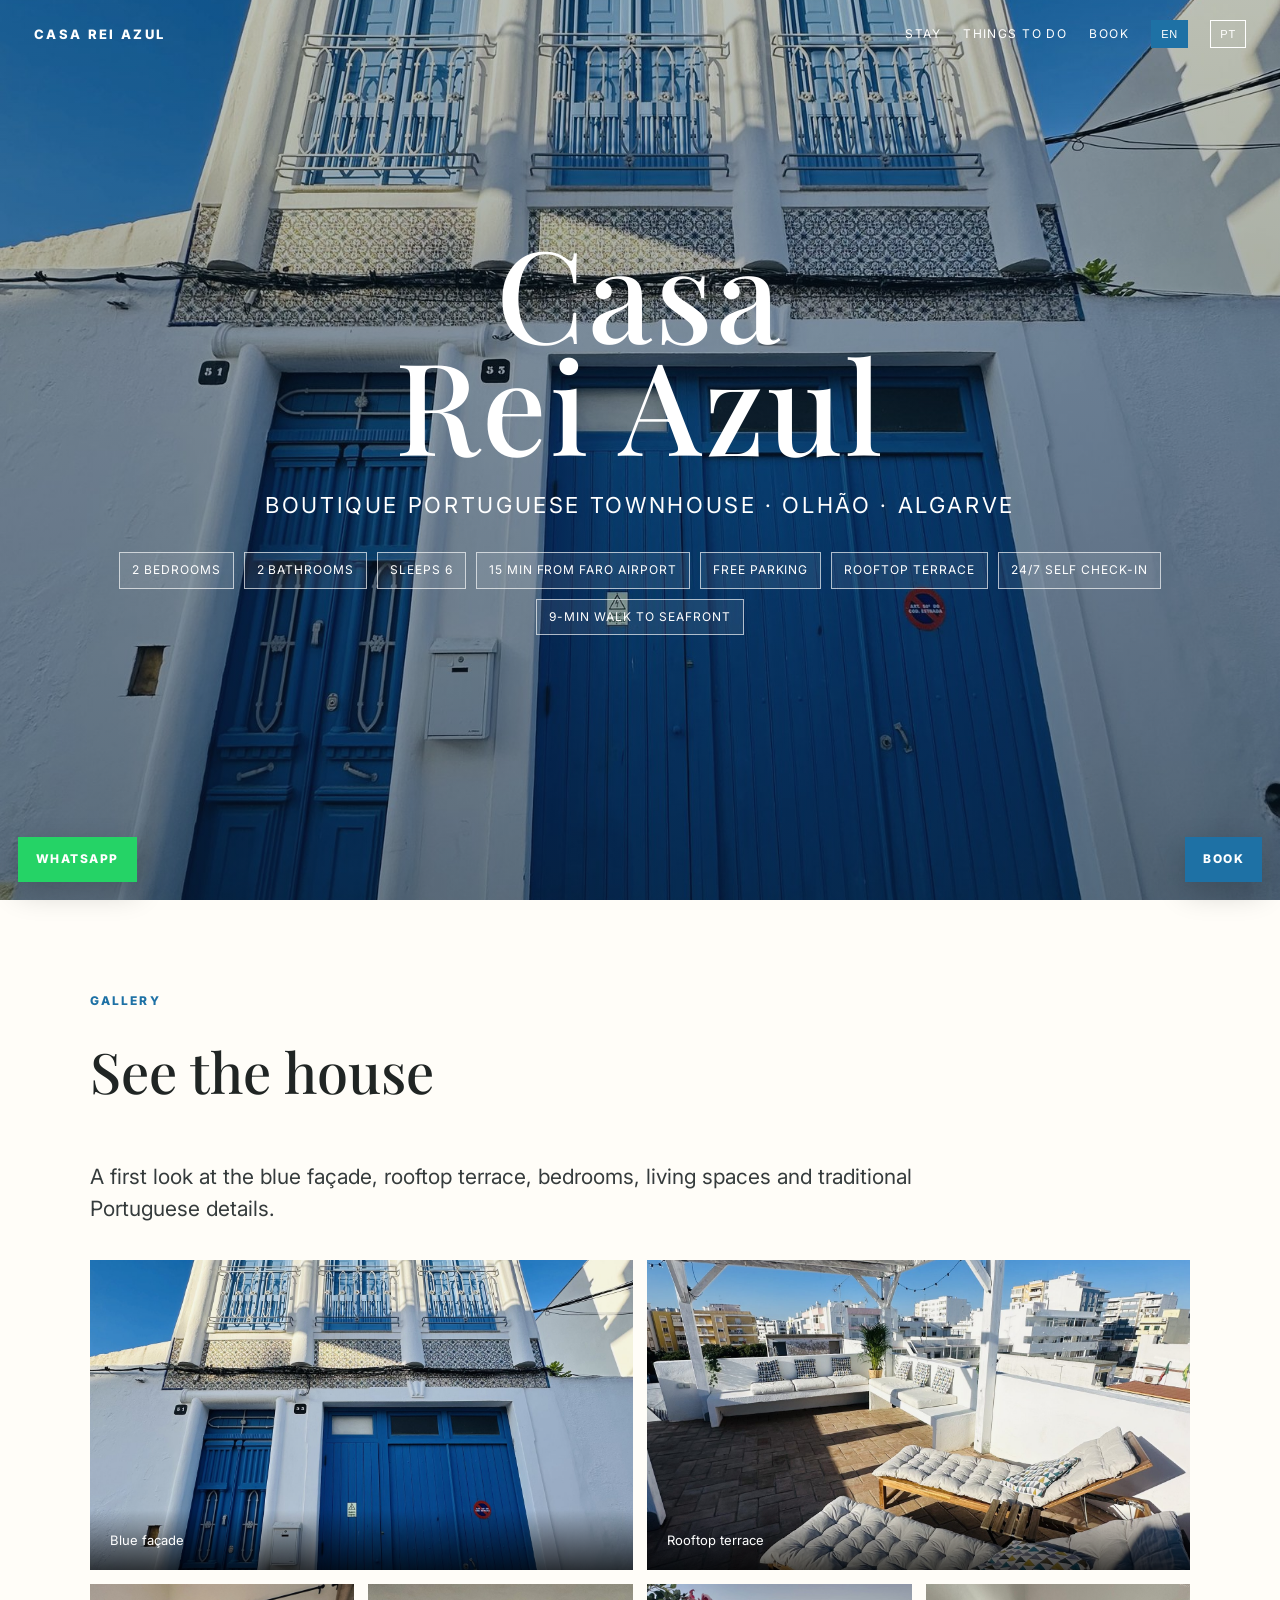
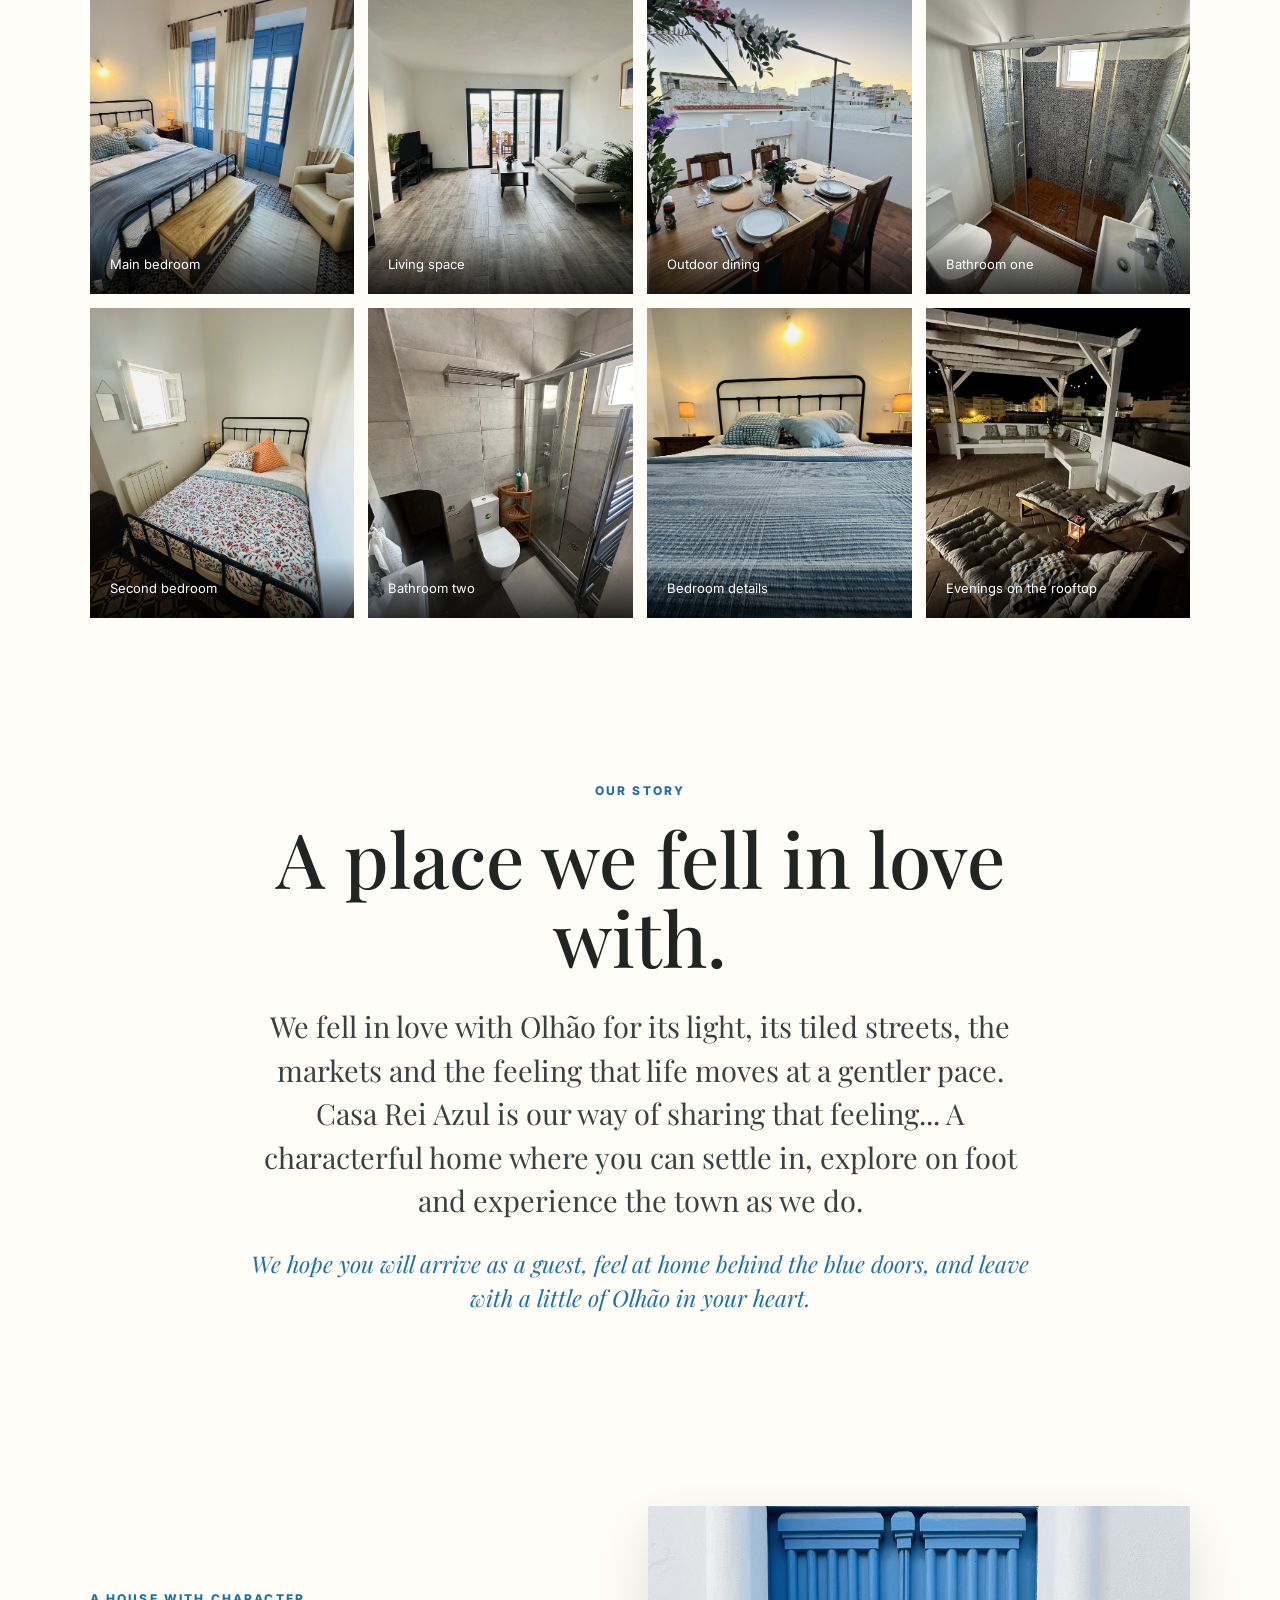
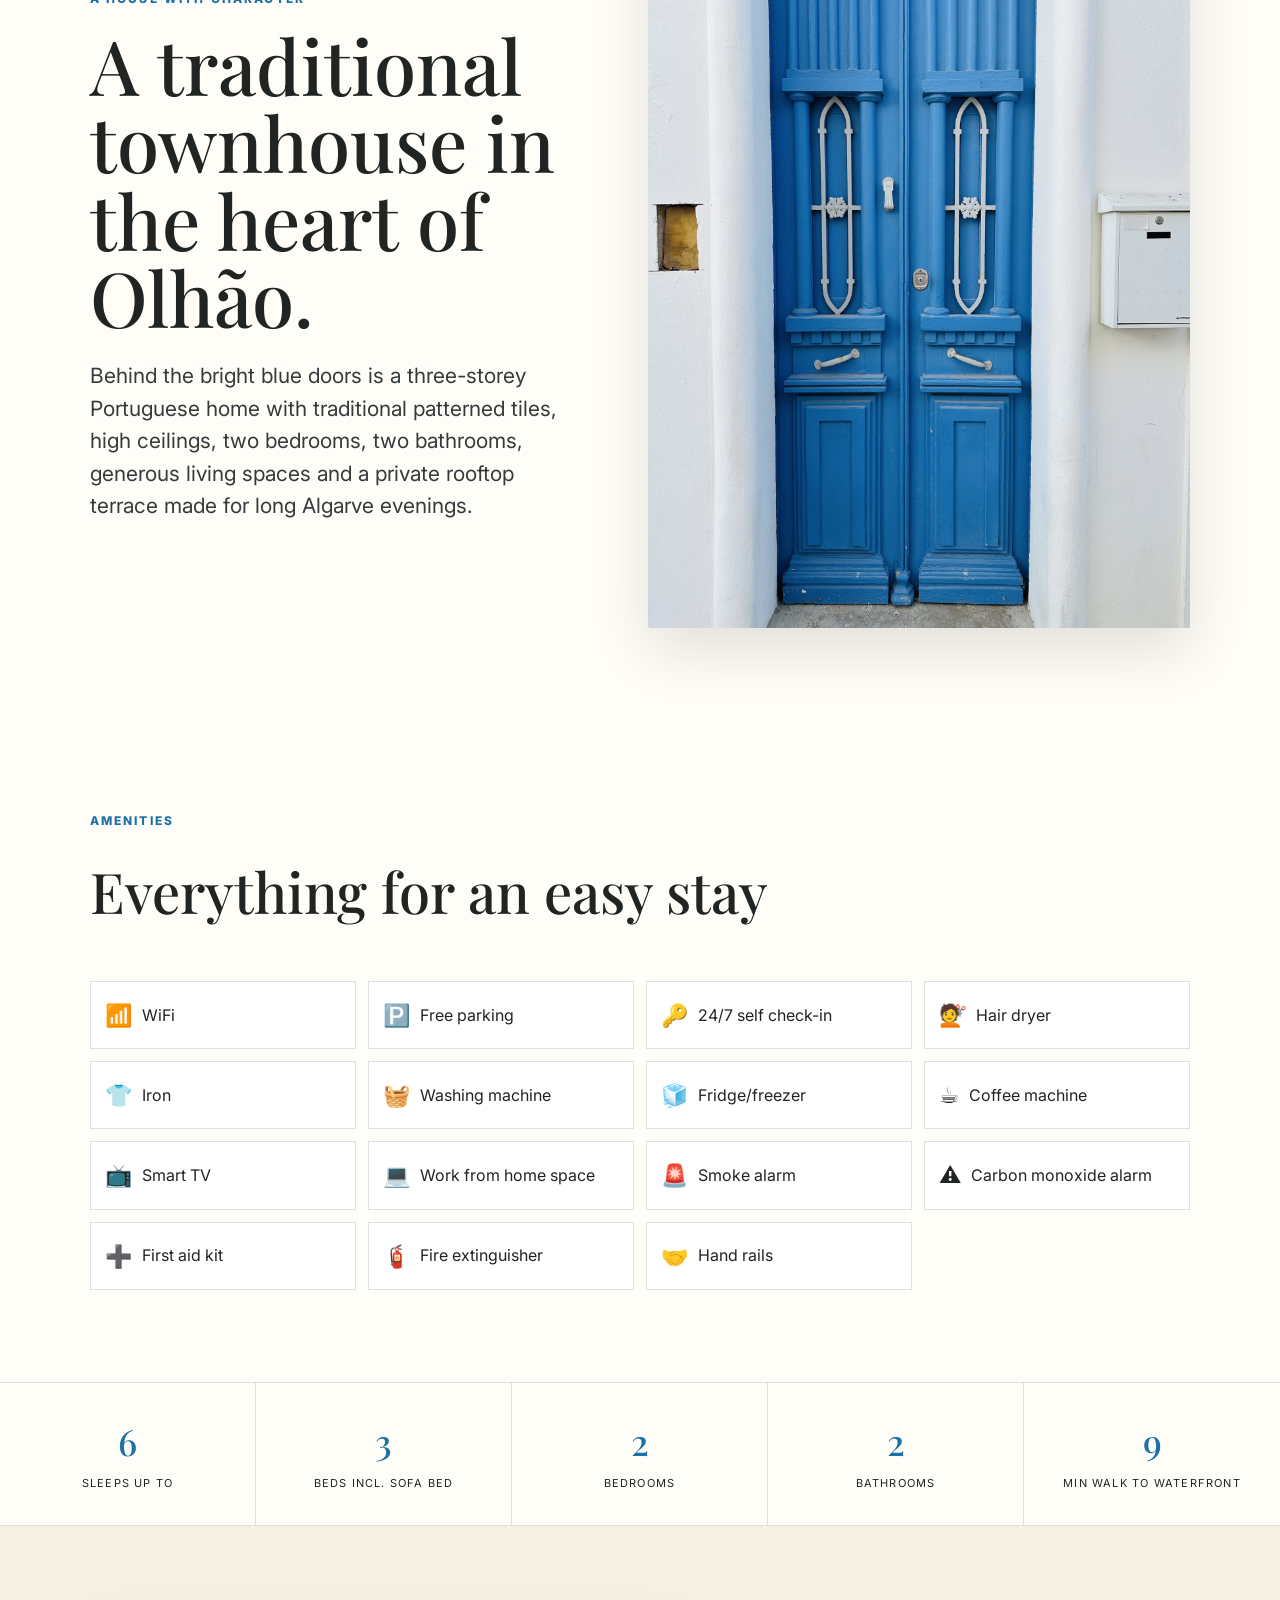
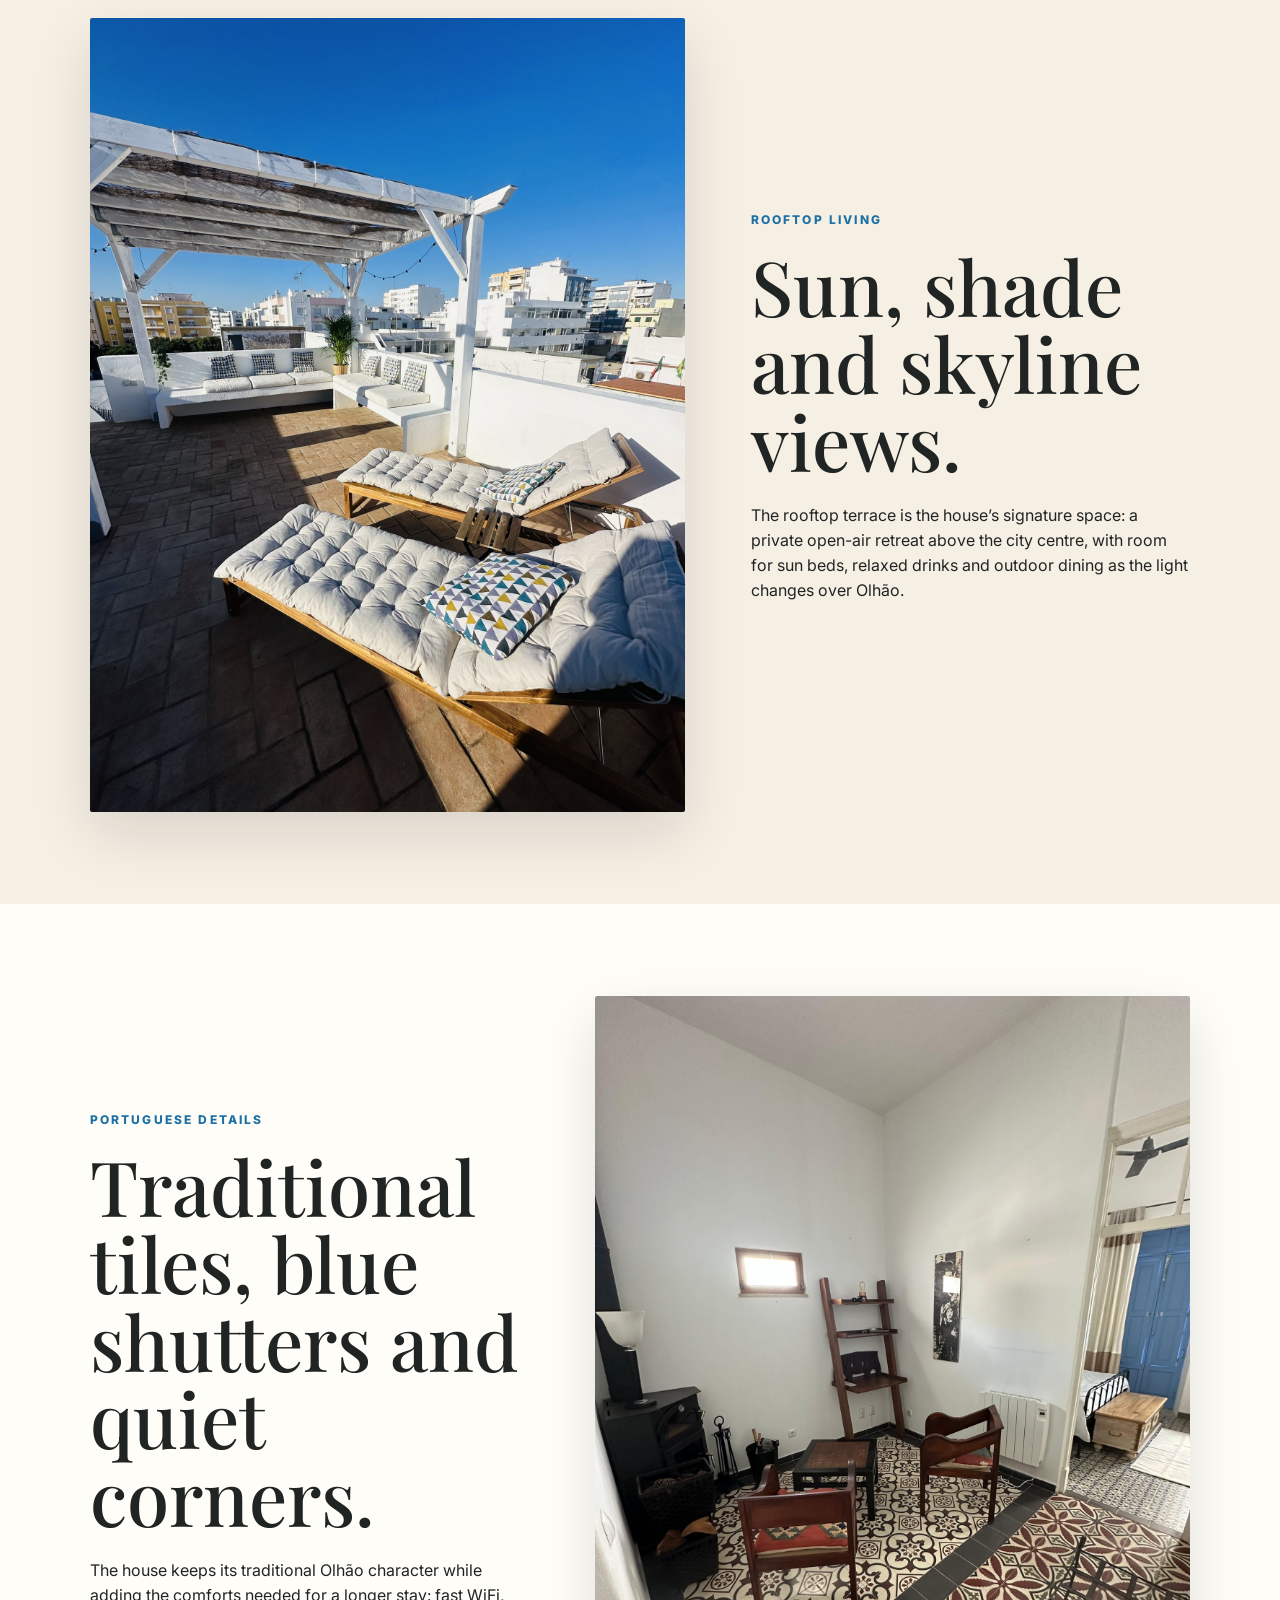
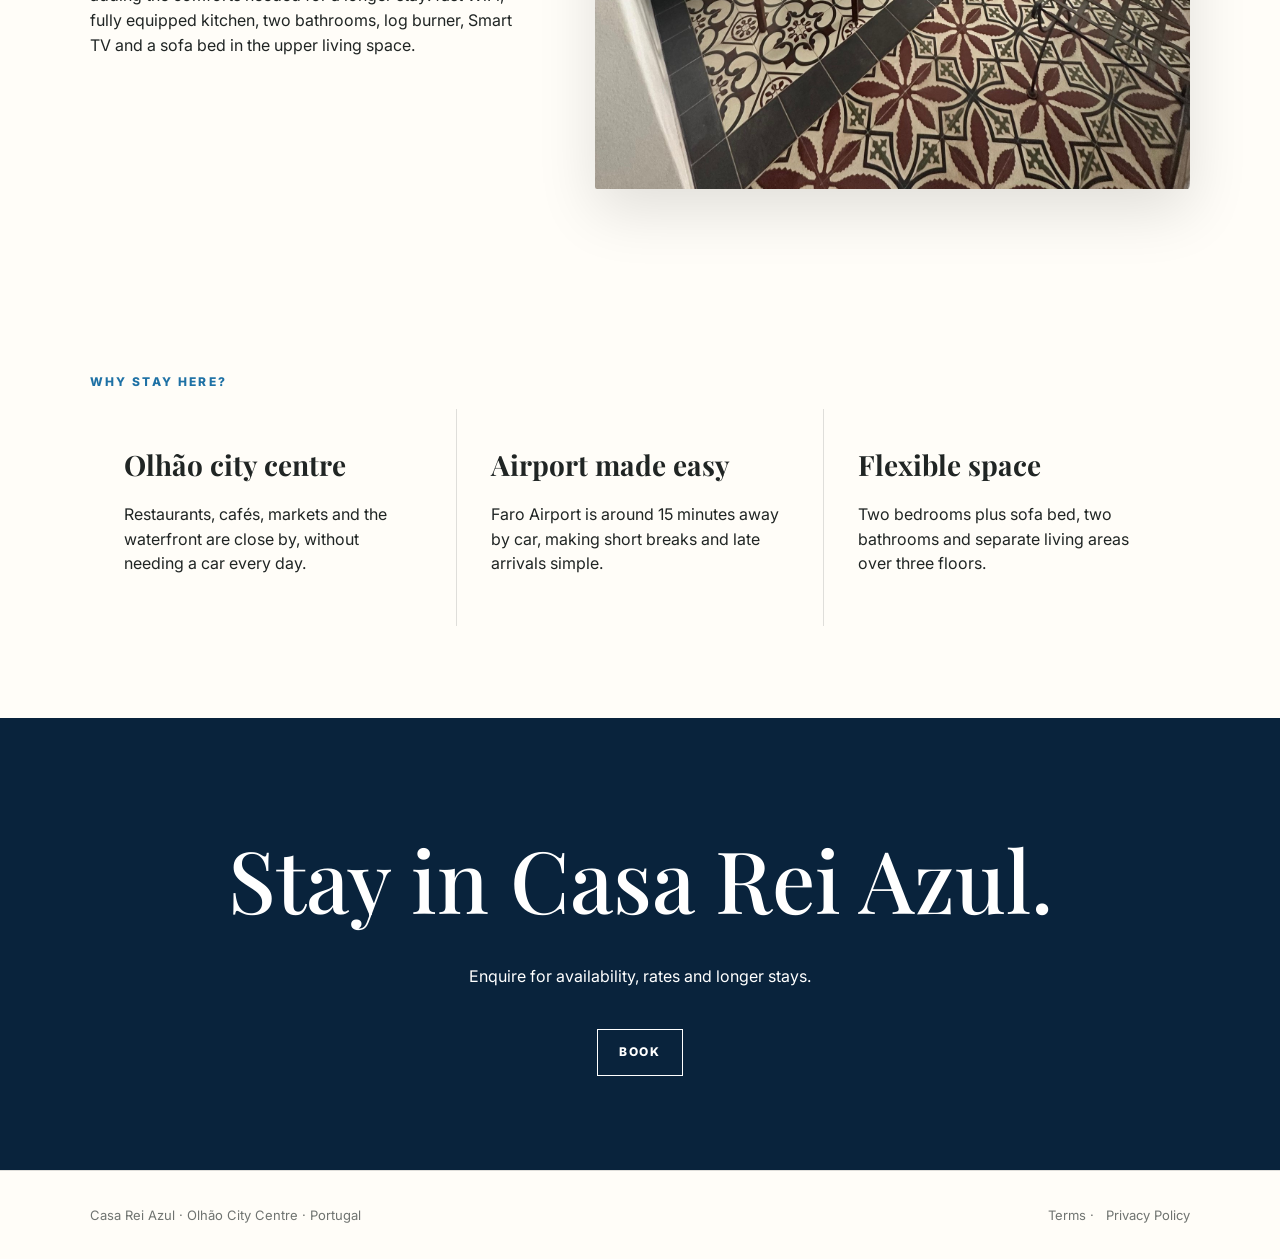
==== index.html @ a0643d03 "Update index.html" ====
<!doctype html><html lang="en"><head><meta charset="utf-8"><meta name="viewport" content="width=device-width, initial-scale=1"><title>Casa Rei Azul | Boutique Townhouse in Olhão City Centre</title><meta name="description" content="Casa Rei Azul is a boutique Portuguese townhouse in Olhão city centre with 3 beds, rooftop terrace, free parking, self check-in and easy access to Faro Airport."><link rel="preconnect" href="https://fonts.googleapis.com"><link rel="preconnect" href="https://fonts.gstatic.com" crossorigin><link href="https://fonts.googleapis.com/css2?family=Inter:wght@400;600;700;800&family=Playfair+Display:wght@500;600&display=swap" rel="stylesheet"><link rel="stylesheet" href="styles.css"></head><body><nav class="nav"><a class="brand" href="index.html">CASA REI AZUL</a><div class="links"><a href="index.html">Stay</a><a href="olhao.html">Things to do</a><a href="book.html" class="booklink">Book</a><button class="lang active" data-lang="en">EN</button><button class="lang" data-lang="pt">PT</button></div></nav><a class="sticky-book" href="book.html">Book</a><a class="whatsapp" href="https://wa.me/447735979313" target="_blank" rel="noopener" aria-label="Open WhatsApp">WhatsApp</a>
<header class="hero"><div><h1>Casa<br>Rei Azul</h1><p>Boutique Portuguese Townhouse · Olhão · Algarve</p><div class="hero-stats"><span>2 Bedrooms</span><span>2 Bathrooms</span><span>Sleeps 6</span><span>15 min from Faro Airport</span><span>Free parking</span><span>Rooftop terrace</span><span>24/7 self check-in</span><span>9-min walk to seafront</span></div></header>
<section class="section"><div class="eyebrow">Gallery</div><h2 class="serif big-title">See the house</h2><p class="lead narrow">A first look at the blue façade, rooftop terrace, bedrooms, living spaces and traditional Portuguese details.</p><div class="gallery-grid top-gallery"><figure class="wide" data-lightbox data-caption="Bright blue façade with Portuguese tile details in Olhão city centre."><img src="assets/images/facade.jpg" alt="Casa Rei Azul blue façade"><figcaption>Blue façade</figcaption></figure><figure class="wide" data-lightbox data-caption="Private rooftop terrace with loungers, shaded seating and views across Olhão."><img src="assets/images/rooftop-terrace.jpg" alt="Rooftop terrace"><figcaption>Rooftop terrace</figcaption></figure><figure data-lightbox data-caption="Main bedroom with blue windows and traditional Portuguese patterned tiles."><img src="assets/images/master-bedroom.jpg" alt="Main bedroom"><figcaption>Main bedroom</figcaption></figure><figure data-lightbox data-caption="Bright upper living space with comfortable seating and doors towards the terrace."><img src="assets/images/kitchen--living-area.jpg" alt="Living room"><figcaption>Living space</figcaption></figure><figure data-lightbox data-caption="Outdoor dining on the private terrace, made for slow breakfasts and evening drinks."><img src="assets/images/outdoor-table-and-chairs.jpg" alt="Kitchen and dining area"><figcaption>Outdoor dining</figcaption></figure><figure data-lightbox data-caption="Bathroom with patterned tiles and walk-in shower."><img src="assets/images/bathroom-1.jpg" alt="First bathroom with patterned Portuguese tiles"><figcaption>Bathroom one</figcaption></figure><figure data-lightbox data-caption="Second bedroom with traditional details and calm blue accents."><img src="assets/images/2nd-bedroom.jpg" alt="Second bedroom at Casa Rei Azul"><figcaption>Second bedroom</figcaption></figure><figure data-lightbox data-caption="Second bathroom with a bright, practical layout for guests."><img src="assets/images/bathroom-2.jpg" alt="Second bathroom at Casa Rei Azul"><figcaption>Bathroom two</figcaption></figure><figure data-lightbox data-caption="A quiet bedroom detail capturing the colours, textures and atmosphere of Casa Rei Azul."><img src="assets/images/bedroom-creative.jpg" alt="Creative bedroom detail at Casa Rei Azul"><figcaption>Bedroom details</figcaption></figure><figure data-lightbox data-caption="The rooftop terrace after dark — a peaceful place for a final drink beneath the Olhão night sky."><img src="assets/images/rooftop-night.jpg" alt="Casa Rei Azul rooftop terrace at night"><figcaption>Evenings on the rooftop</figcaption></figure></div></section>
<section class="section story-section"><div class="eyebrow">Our story</div><h2 class="serif">A place we fell in love with.</h2><p>We fell in love with Olhão for its light, its tiled streets, the markets and the feeling that life moves at a gentler pace. Casa Rei Azul is our way of sharing that feeling... A characterful home where you can settle in, explore on foot and experience the town as we do.</p><p>We hope you will arrive as a guest, feel at home behind the blue doors, and leave with a little of Olhão in your heart.</p></section>
<section class="section intro"><div><div class="eyebrow">A house with character</div><h2>A traditional townhouse in the heart of Olhão.</h2><p class="lead">Behind the bright blue doors is a three-storey Portuguese home with traditional patterned tiles, high ceilings, two bedrooms, two bathrooms, generous living spaces and a private rooftop terrace made for long Algarve evenings.</p></div><img src="assets/images/front-door.jpg" alt="Traditional blue front door of Casa Rei Azul"></section>
<section class="section amenities-section"><div class="eyebrow">Amenities</div><h2 class="serif big-title">Everything for an easy stay</h2><div class="amenities amenity-icons"><div class="amenity"><b>📶</b>WiFi</div><div class="amenity"><b>🅿️</b>Free parking</div><div class="amenity"><b>🔑</b>24/7 self check-in</div><div class="amenity"><b>💇</b>Hair dryer</div><div class="amenity"><b>👕</b>Iron</div><div class="amenity"><b>🧺</b>Washing machine</div><div class="amenity"><b>🧊</b>Fridge/freezer</div><div class="amenity"><b>☕</b>Coffee machine</div><div class="amenity"><b>📺</b>Smart TV</div><div class="amenity"><b>💻</b>Work from home space</div><div class="amenity"><b>🚨</b>Smoke alarm</div><div class="amenity"><b>⚠️</b>Carbon monoxide alarm</div><div class="amenity"><b>➕</b>First aid kit</div><div class="amenity"><b>🧯</b>Fire extinguisher</div><div class="amenity"><b>🤝</b>Hand rails</div></div></section>
<section class="stats"><div class="stat"><strong>6</strong><span>Sleeps up to</span></div><div class="stat"><strong>3</strong><span>Beds incl. sofa bed</span></div><div class="stat"><strong>2</strong><span>Bedrooms</span></div><div class="stat"><strong>2</strong><span>Bathrooms</span></div><div class="stat"><strong>9</strong><span>Min walk to waterfront</span></div></section>
<section class="section feature"><img src="assets/images/rooftop-terrace.jpg" alt="Large rooftop terrace with city views"><div class="copy"><div class="eyebrow">Rooftop living</div><h2>Sun, shade and skyline views.</h2><p>The rooftop terrace is the house’s signature space: a private open-air retreat above the city centre, with room for sun beds, relaxed drinks and outdoor dining as the light changes over Olhão.</p></div></section>
<section class="section feature reverse"><img src="assets/images/landing.jpg" alt="Traditional patterned Portuguese tiles and quiet interior details"><div class="copy"><div class="eyebrow">Portuguese details</div><h2>Traditional tiles, blue shutters and quiet corners.</h2><p>The house keeps its traditional Olhão character while adding the comforts needed for a longer stay: fast WiFi, fully equipped kitchen, two bathrooms, log burner, Smart TV and a sofa bed in the upper living space.</p></div></section>
<section class="section"><div class="eyebrow">Why stay here?</div><div class="tiles"><div class="tile"><h3>Olhão city centre</h3><p>Restaurants, cafés, markets and the waterfront are close by, without needing a car every day.</p></div><div class="tile"><h3>Airport made easy</h3><p>Faro Airport is around 15 minutes away by car, making short breaks and late arrivals simple.</p></div><div class="tile"><h3>Flexible space</h3><p>Two bedrooms plus sofa bed, two bathrooms and separate living areas over three floors.</p></div></div></section>
<section class="cta"><h2>Stay in Casa Rei Azul.</h2><p>Enquire for availability, rates and longer stays.</p><br><a class="btn" href="book.html">Book</a></section><footer class="footer"><span>Casa Rei Azul · Olhão City Centre · Portugal</span><span><a href="terms.html">Terms</a> · <a href="privacy.html">Privacy Policy</a></span></footer><script src="script.js"></script></body></html>
---- styles.css ----
:root{--blue:#1e71a5;--deep:#09233c;--ink:#202524;--cream:#f6efe4;--paper:#fffdf8;--terracotta:#b96a43;--muted:#6f7370;--line:rgba(32,37,36,.14);--soft:#f3f7f8}*{box-sizing:border-box}html{scroll-behavior:smooth}body{margin:0;background:var(--paper);color:var(--ink);font-family:Inter,system-ui,-apple-system,Segoe UI,sans-serif;line-height:1.55}img{max-width:100%;display:block}a{color:inherit;text-decoration:none}.serif{font-family:'Playfair Display',Georgia,serif}.nav{position:fixed;top:0;left:0;right:0;z-index:50;display:flex;justify-content:space-between;align-items:center;padding:20px 34px;color:white;transition:.25s}.nav.scrolled,.nav.light{background:rgba(255,253,248,.94);backdrop-filter:blur(14px);color:var(--ink);box-shadow:0 1px 20px rgba(0,0,0,.05)}.brand{letter-spacing:.18em;font-size:13px;font-weight:800}.links{display:flex;gap:22px;font-size:12px;text-transform:uppercase;letter-spacing:.12em;align-items:center}.lang{border:1px solid currentColor;background:transparent;color:inherit;padding:7px 9px;font-size:11px;letter-spacing:.08em;cursor:pointer}.btn{display:inline-block;border:1px solid currentColor;padding:13px 21px;text-transform:uppercase;letter-spacing:.13em;font-size:12px;font-weight:800}.btn.fill{background:var(--blue);border-color:var(--blue);color:#fff}.hero{min-height:100vh;background:linear-gradient(rgba(8,27,42,.24),rgba(8,27,42,.47)),url('assets/images/facade.jpg') center 58%/cover;display:grid;place-items:center;text-align:center;color:white;padding:110px 24px}.hero h1{font-family:'Playfair Display',Georgia,serif;font-size:clamp(56px,10vw,140px);font-weight:500;line-height:.88;margin:0;letter-spacing:.02em}.hero p{font-size:clamp(15px,2vw,22px);letter-spacing:.12em;text-transform:uppercase;margin:28px 0 30px}.hero-stats{display:flex;gap:10px;justify-content:center;flex-wrap:wrap;margin:0 0 30px}.hero-stats span{border:1px solid rgba(255,255,255,.65);padding:8px 12px;background:rgba(255,255,255,.08);font-size:12px;letter-spacing:.08em;text-transform:uppercase}.section{padding:92px 7vw}.intro,.feature{display:grid;grid-template-columns:1fr 1.1fr;gap:66px;align-items:center}.feature{grid-template-columns:1.15fr .85fr;background:var(--cream)}.feature.reverse{grid-template-columns:.85fr 1.15fr;background:var(--paper)}.feature.reverse .copy{order:-1}.eyebrow{letter-spacing:.18em;text-transform:uppercase;color:var(--blue);font-size:12px;font-weight:800;margin-bottom:17px}.intro h2,.feature h2,.page-title h1{font-family:'Playfair Display',Georgia,serif;font-size:clamp(38px,6vw,76px);line-height:1.02;font-weight:500;margin:0 0 24px}.lead{font-size:21px;color:#353b3c}.feature img,.intro img{border-radius:2px;box-shadow:0 22px 60px rgba(0,0,0,.12)}.stats{display:grid;grid-template-columns:repeat(5,1fr);border-top:1px solid var(--line);border-bottom:1px solid var(--line)}.stat{padding:31px 14px;text-align:center;border-right:1px solid var(--line)}.stat:last-child{border-right:0}.stat strong{display:block;font-family:'Playfair Display',Georgia,serif;font-size:36px;color:var(--blue);font-weight:500}.stat span{font-size:11px;text-transform:uppercase;letter-spacing:.11em}.tiles{display:grid;grid-template-columns:repeat(3,1fr);gap:1px;background:var(--line)}.tile{background:var(--paper);padding:34px}.tile h3{font-family:'Playfair Display',Georgia,serif;font-size:28px;margin:0 0 8px}.amenities{display:grid;grid-template-columns:repeat(4,1fr);gap:12px}.amenity{border:1px solid var(--line);background:#fff;padding:16px 14px;display:flex;gap:10px;align-items:center}.amenity b{font-size:22px}.gallery-grid{display:grid;grid-template-columns:repeat(4,1fr);gap:14px}.gallery-grid figure{margin:0;position:relative;cursor:pointer;overflow:hidden;background:#eee}.gallery-grid img{height:310px;width:100%;object-fit:cover;transition:.35s}.gallery-grid figure:hover img{transform:scale(1.035)}.gallery-grid figure.wide{grid-column:span 2}.gallery-grid figcaption{position:absolute;left:0;right:0;bottom:0;padding:20px;background:linear-gradient(transparent,rgba(0,0,0,.72));color:#fff;font-size:13px}.cta{background:var(--deep);color:white;text-align:center;padding:94px 24px}.cta h2{font-family:'Playfair Display',Georgia,serif;font-size:clamp(40px,7vw,86px);font-weight:500;margin:0 0 18px}.footer{padding:34px 7vw;display:flex;justify-content:space-between;border-top:1px solid var(--line);font-size:13px;color:var(--muted)}.page-hero{padding:150px 7vw 70px;background:var(--cream)}.page-title{max-width:920px}.list{display:grid;grid-template-columns:repeat(2,1fr);gap:24px}.card{border:1px solid var(--line);padding:30px;background:var(--paper)}.card h3{font-family:'Playfair Display',Georgia,serif;font-size:29px;margin:0 0 10px}.form{max-width:780px;display:grid;gap:16px}.form input,.form textarea,.form select{width:100%;padding:15px;border:1px solid var(--line);font:inherit;background:#fff}.form .row{display:grid;grid-template-columns:1fr 1fr;gap:16px}.map{width:100%;height:370px;border:0;filter:saturate(.82)}.split{display:grid;grid-template-columns:1fr 1fr;gap:38px;align-items:start}.note{background:var(--soft);border-left:4px solid var(--blue);padding:20px}.lightbox{position:fixed;inset:0;background:rgba(4,12,18,.92);display:none;align-items:center;justify-content:center;z-index:100;padding:28px}.lightbox.open{display:flex}.lightbox img{max-height:82vh;max-width:92vw;object-fit:contain}.lightbox p{position:absolute;left:28px;right:28px;bottom:18px;color:white;text-align:center}.lightbox button{position:absolute;top:20px;right:24px;background:white;border:0;padding:10px 14px;font-weight:800;cursor:pointer}.sticky-book{position:fixed;right:18px;bottom:18px;z-index:45;background:var(--blue);color:white;padding:13px 18px;text-transform:uppercase;font-size:12px;font-weight:800;letter-spacing:.12em;box-shadow:0 10px 30px rgba(0,0,0,.2)}.legal p,.legal li{color:#424846}.legal h2{font-family:'Playfair Display',Georgia,serif;font-size:34px;font-weight:500;margin-top:38px}@media(max-width:900px){.nav{position:absolute;padding:18px}.links a:not(.booklink){display:none}.intro,.feature,.feature.reverse,.split{grid-template-columns:1fr}.feature.reverse .copy{order:0}.stats{grid-template-columns:repeat(2,1fr)}.stats .stat:last-child{grid-column:span 2}.gallery-grid{grid-template-columns:1fr 1fr}.gallery-grid figure,.gallery-grid figure.wide{grid-column:auto}.gallery-grid img{height:230px}.tiles,.list,.amenities{grid-template-columns:1fr}.footer{display:block}.section{padding:64px 22px}.form .row{grid-template-columns:1fr}.hero-stats span{font-size:11px}.sticky-book{left:18px;text-align:center}}

.big-title{font-size:56px;font-weight:500;margin-top:0}.narrow{max-width:900px}.top-gallery{margin-top:34px}.amenities-section{background:var(--paper)}.whatsapp{position:fixed;left:18px;bottom:18px;z-index:46;background:#25D366;color:#fff;padding:13px 18px;text-transform:uppercase;font-size:12px;font-weight:800;letter-spacing:.12em;box-shadow:0 10px 30px rgba(0,0,0,.2)}.footer a{text-decoration:none;margin-left:8px}.lang.active{background:currentColor;color:var(--paper)}@media(max-width:900px){.whatsapp{bottom:72px;left:18px}.big-title{font-size:42px}}
.place-grid{display:grid;grid-template-columns:repeat(3,1fr);gap:22px}.place{border:1px solid var(--line);background:var(--paper)}.place img{width:100%;height:230px;object-fit:cover}.place div{padding:24px}.place h3{font-family:'Playfair Display',Georgia,serif;font-size:28px;margin:0 0 8px}.place p{color:var(--muted);margin:0}.nav .links a:first-child{text-transform:uppercase}@media(max-width:900px){.place-grid{grid-template-columns:1fr}}


/* V7 fixes: language buttons, mobile navigation and sub-page header contrast */
.lang.active{background:var(--blue);border-color:var(--blue);color:#fff}.nav.page-nav{background:rgba(9,35,60,.96);backdrop-filter:blur(14px);color:white;box-shadow:0 1px 20px rgba(0,0,0,.08)}.nav.page-nav.scrolled{background:rgba(9,35,60,.96);color:white}.menu-toggle{display:none;border:1px solid currentColor;background:transparent;color:inherit;padding:8px 10px;text-transform:uppercase;letter-spacing:.12em;font-size:11px;font-weight:800;cursor:pointer}.menu-toggle span{display:inline-block;width:18px;height:2px;background:currentColor;box-shadow:0 6px 0 currentColor,0 -6px 0 currentColor;vertical-align:middle;margin-left:8px}@media(max-width:900px){.nav{position:fixed}.menu-toggle{display:block}.links{display:none;position:absolute;top:64px;left:18px;right:18px;background:rgba(9,35,60,.98);color:white;padding:18px;box-shadow:0 18px 45px rgba(0,0,0,.22);border:1px solid rgba(255,255,255,.12)}.nav.open .links{display:flex;flex-direction:column;align-items:flex-start;gap:16px}.nav.open .links a,.nav.open .links a:not(.booklink){display:block}.nav.open .lang{margin-right:8px}.nav.open .links .lang{display:inline-block}.nav.open .links{font-size:12px}.nav.open .links .booklink{border:1px solid rgba(255,255,255,.45);padding:9px 13px}.nav .links a:not(.booklink){display:none}}
.scroll-indicator {
    text-align: center;
    color: white;
    margin-top: 40px;
    opacity: 0.85;
    font-family: Arial, sans-serif;
}

.scroll-indicator span {
    display: block;
    font-size: 14px;
    letter-spacing: 2px;
    text-transform: uppercase;
    margin-bottom: 8px;
}

.arrow {
    font-size: 32px;
    animation: bounce 2s infinite;
}

@keyframes bounce {
    0%, 20%, 50%, 80%, 100% {
        transform: translateY(0);
    }
    40% {
        transform: translateY(10px);
    }
    60% {
        transform: translateY(5px);
    }
}

.friendly-notes {
  max-width: 820px;
  margin-top: 36px;
}

.note {
  border-top: 1px solid var(--line);
  padding: 34px 0;
}

.note h3 {
  font-family: "Playfair Display", Georgia, serif;
  font-size: clamp(30px, 4vw, 46px);
  font-weight: 500;
  line-height: 1.1;
  margin: 0 0 14px;
}

.note p {
  font-size: 20px;
  color: #303030;
  margin: 0;
  max-width: 720px;
}

.note p + p {
  margin-top: 18px;
}

.final-note {
  border-bottom: 1px solid var(--line);
}

.story-section{max-width:980px;margin:0 auto;text-align:center;padding-top:72px;padding-bottom:82px}.story-section h2{font-size:clamp(42px,6vw,76px);line-height:1.05;font-weight:500;margin:0 0 28px}.story-section p{max-width:780px;margin:0 auto 16px;font-family:'Playfair Display',Georgia,serif;font-size:clamp(21px,2.5vw,29px);line-height:1.5;color:#394041}.story-section p:last-child{font-size:clamp(18px,2vw,23px);font-style:italic;color:var(--blue);margin-top:24px}@media(max-width:900px){.story-section{padding-top:56px;padding-bottom:62px}.story-section p{font-size:21px}}
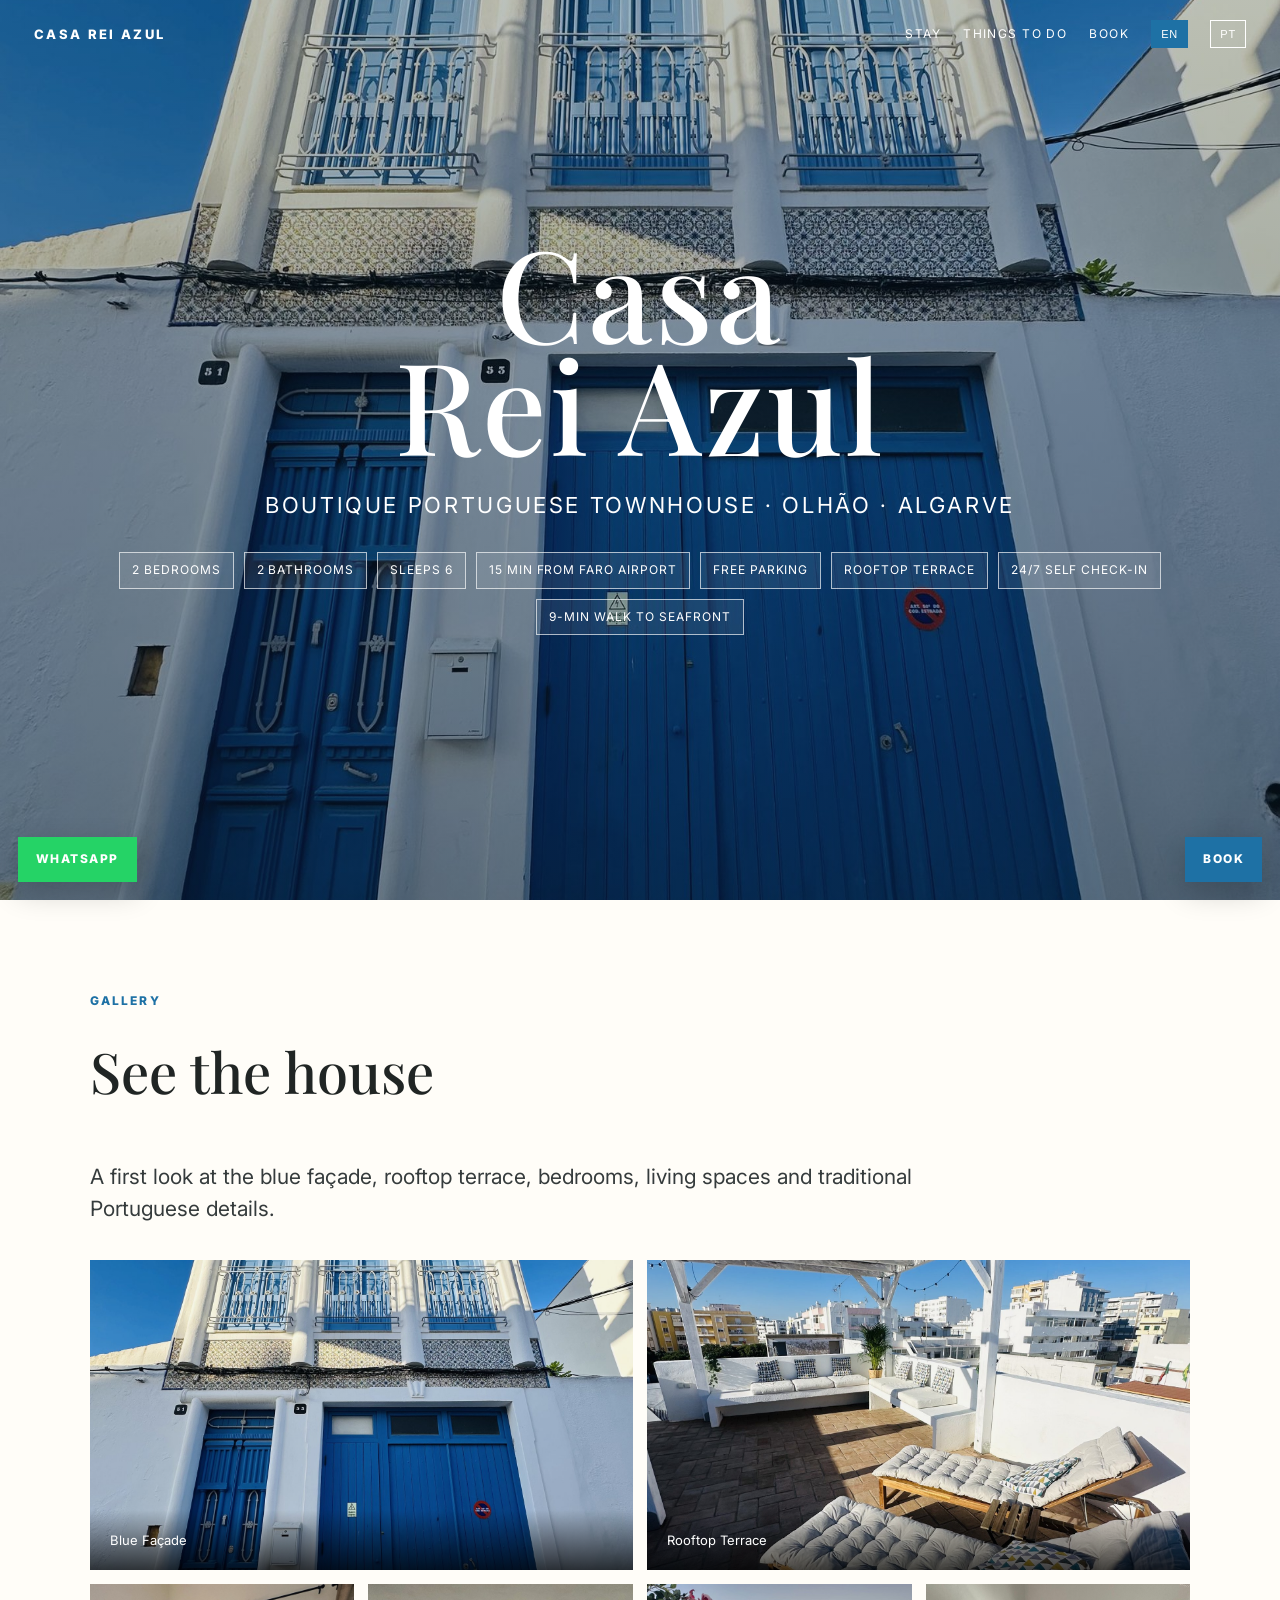
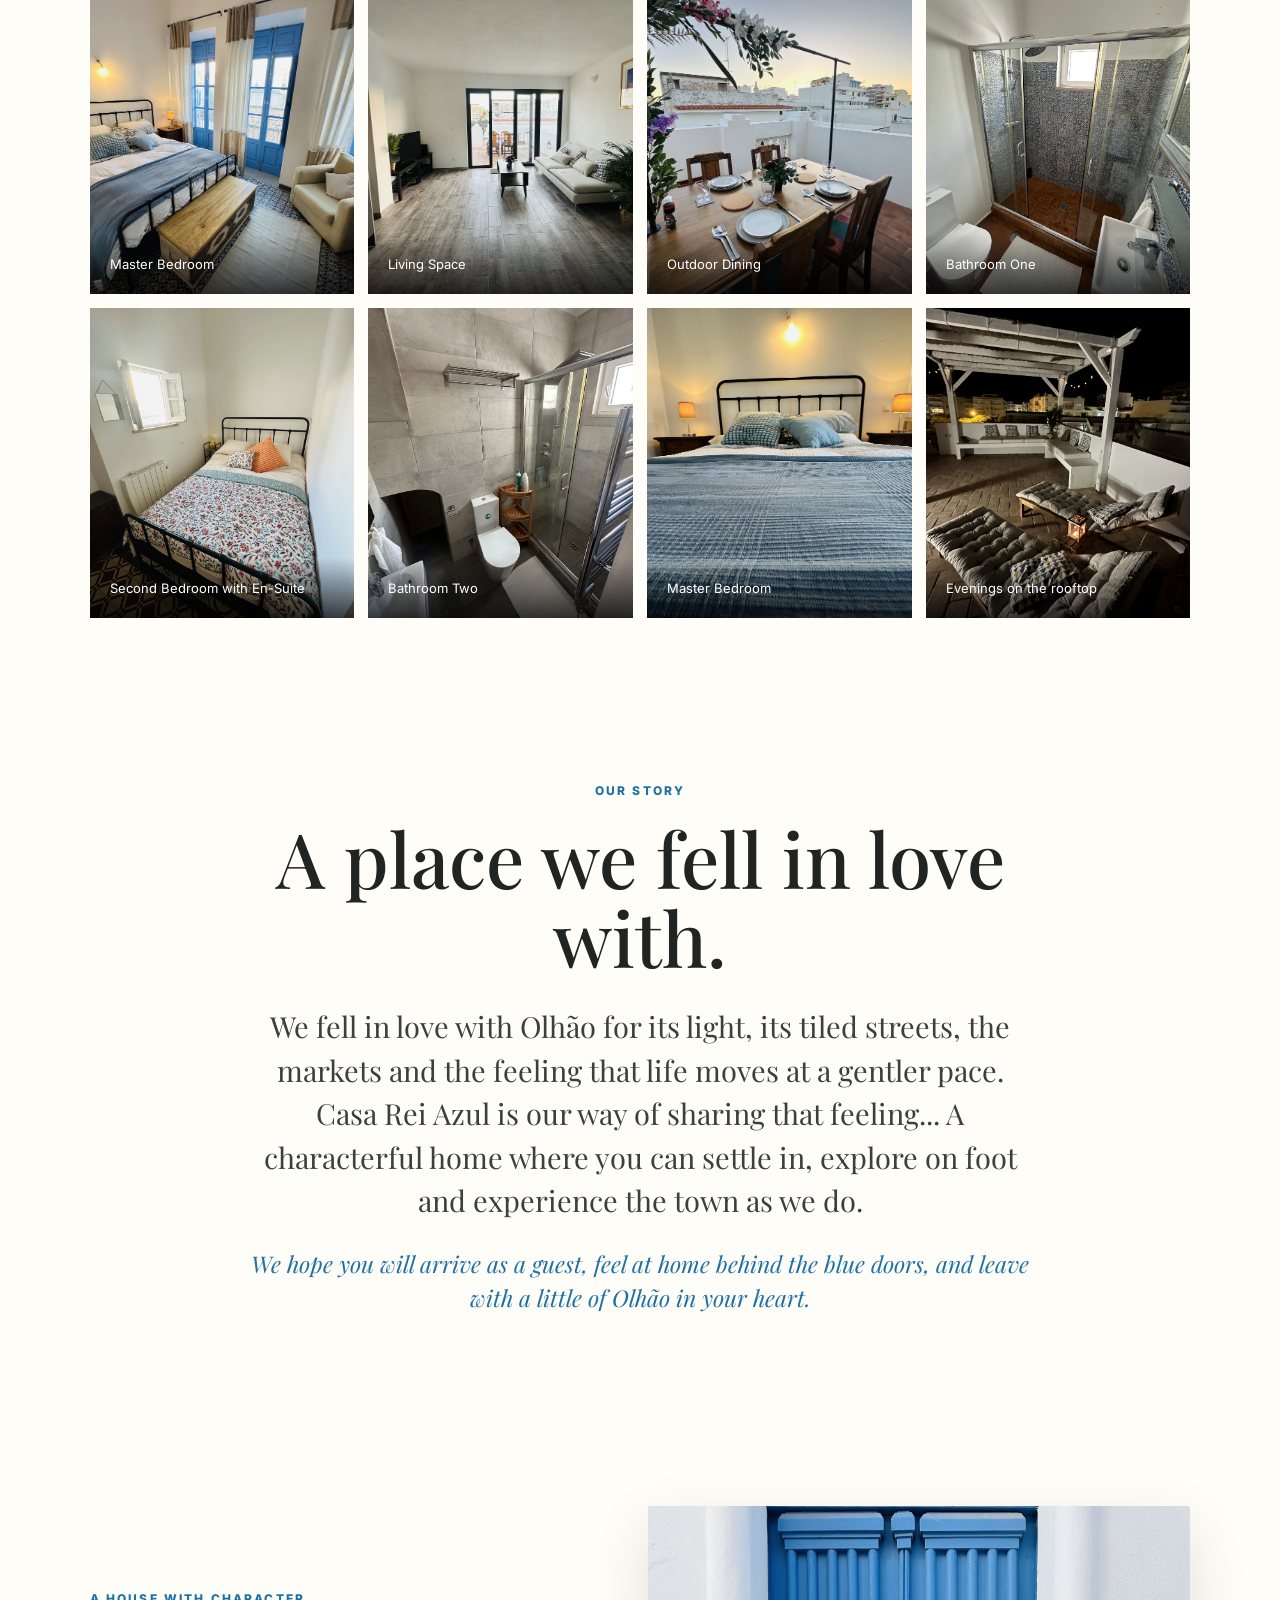
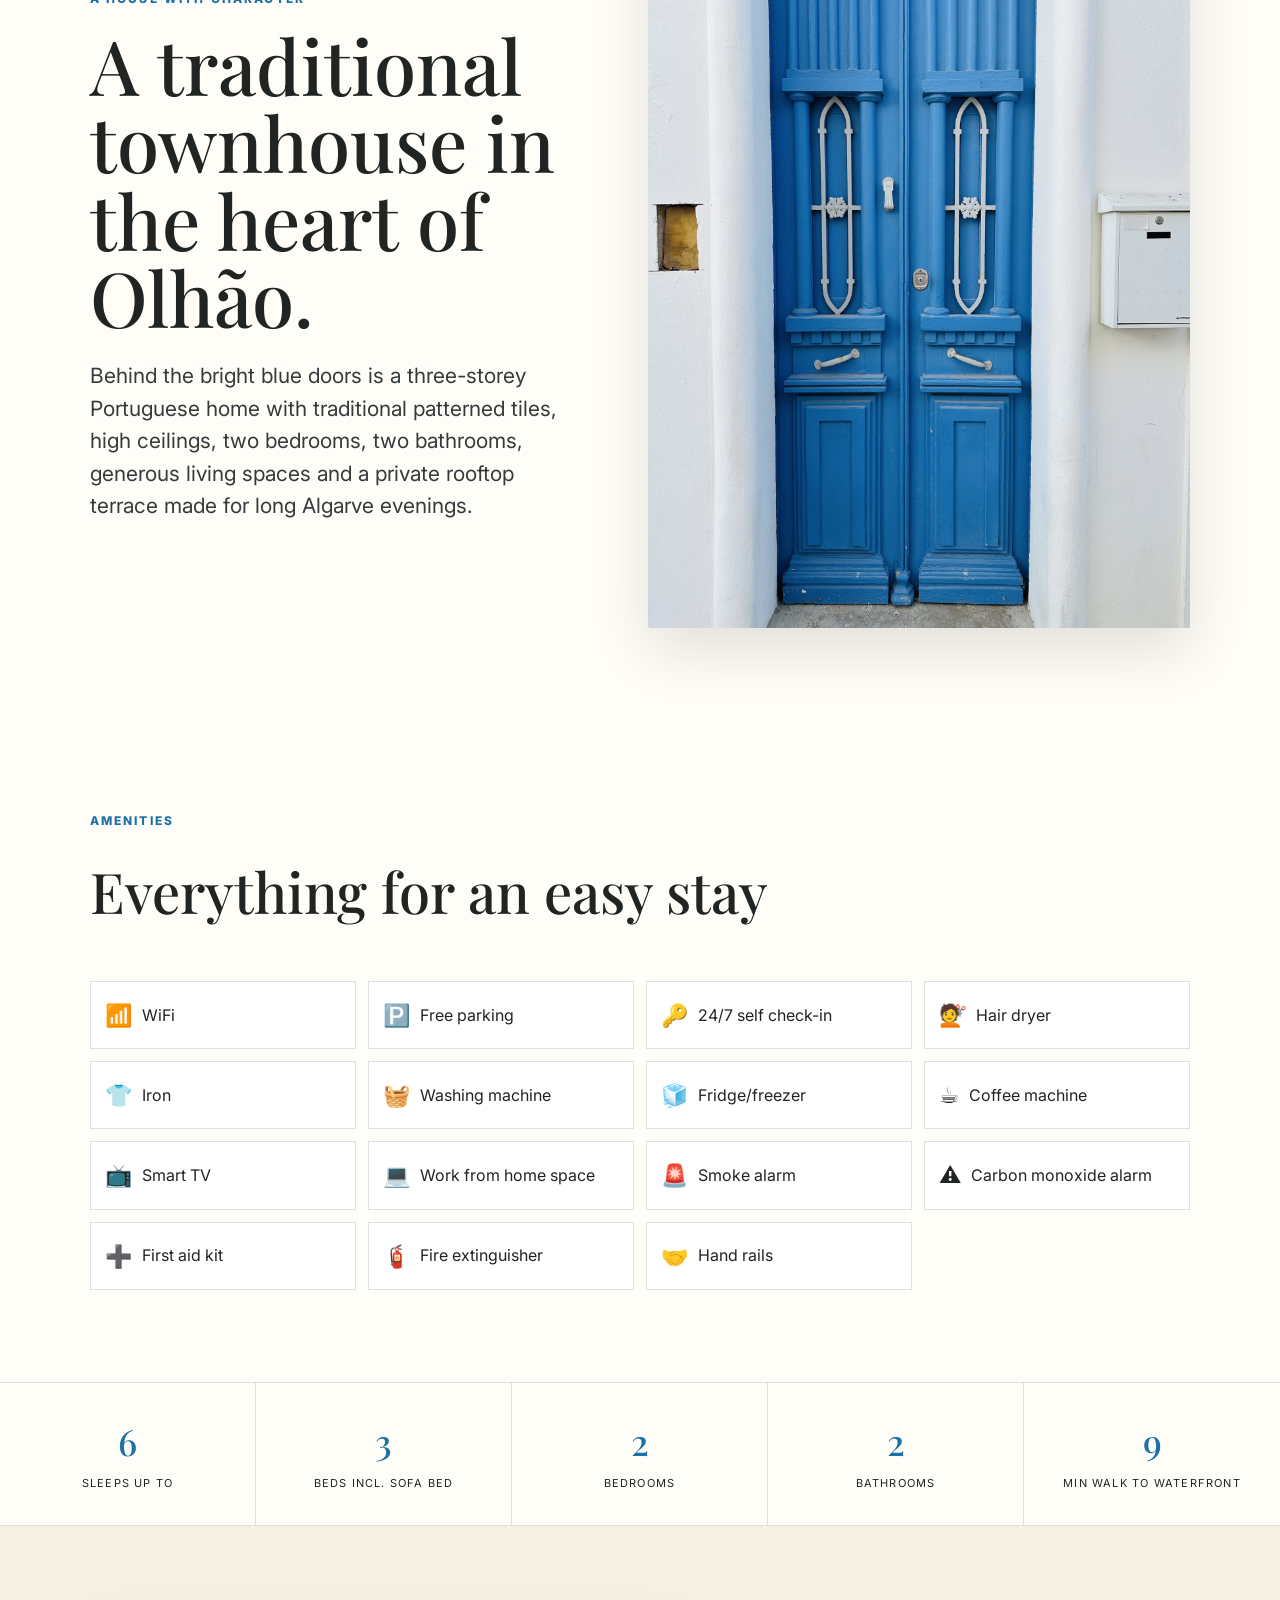
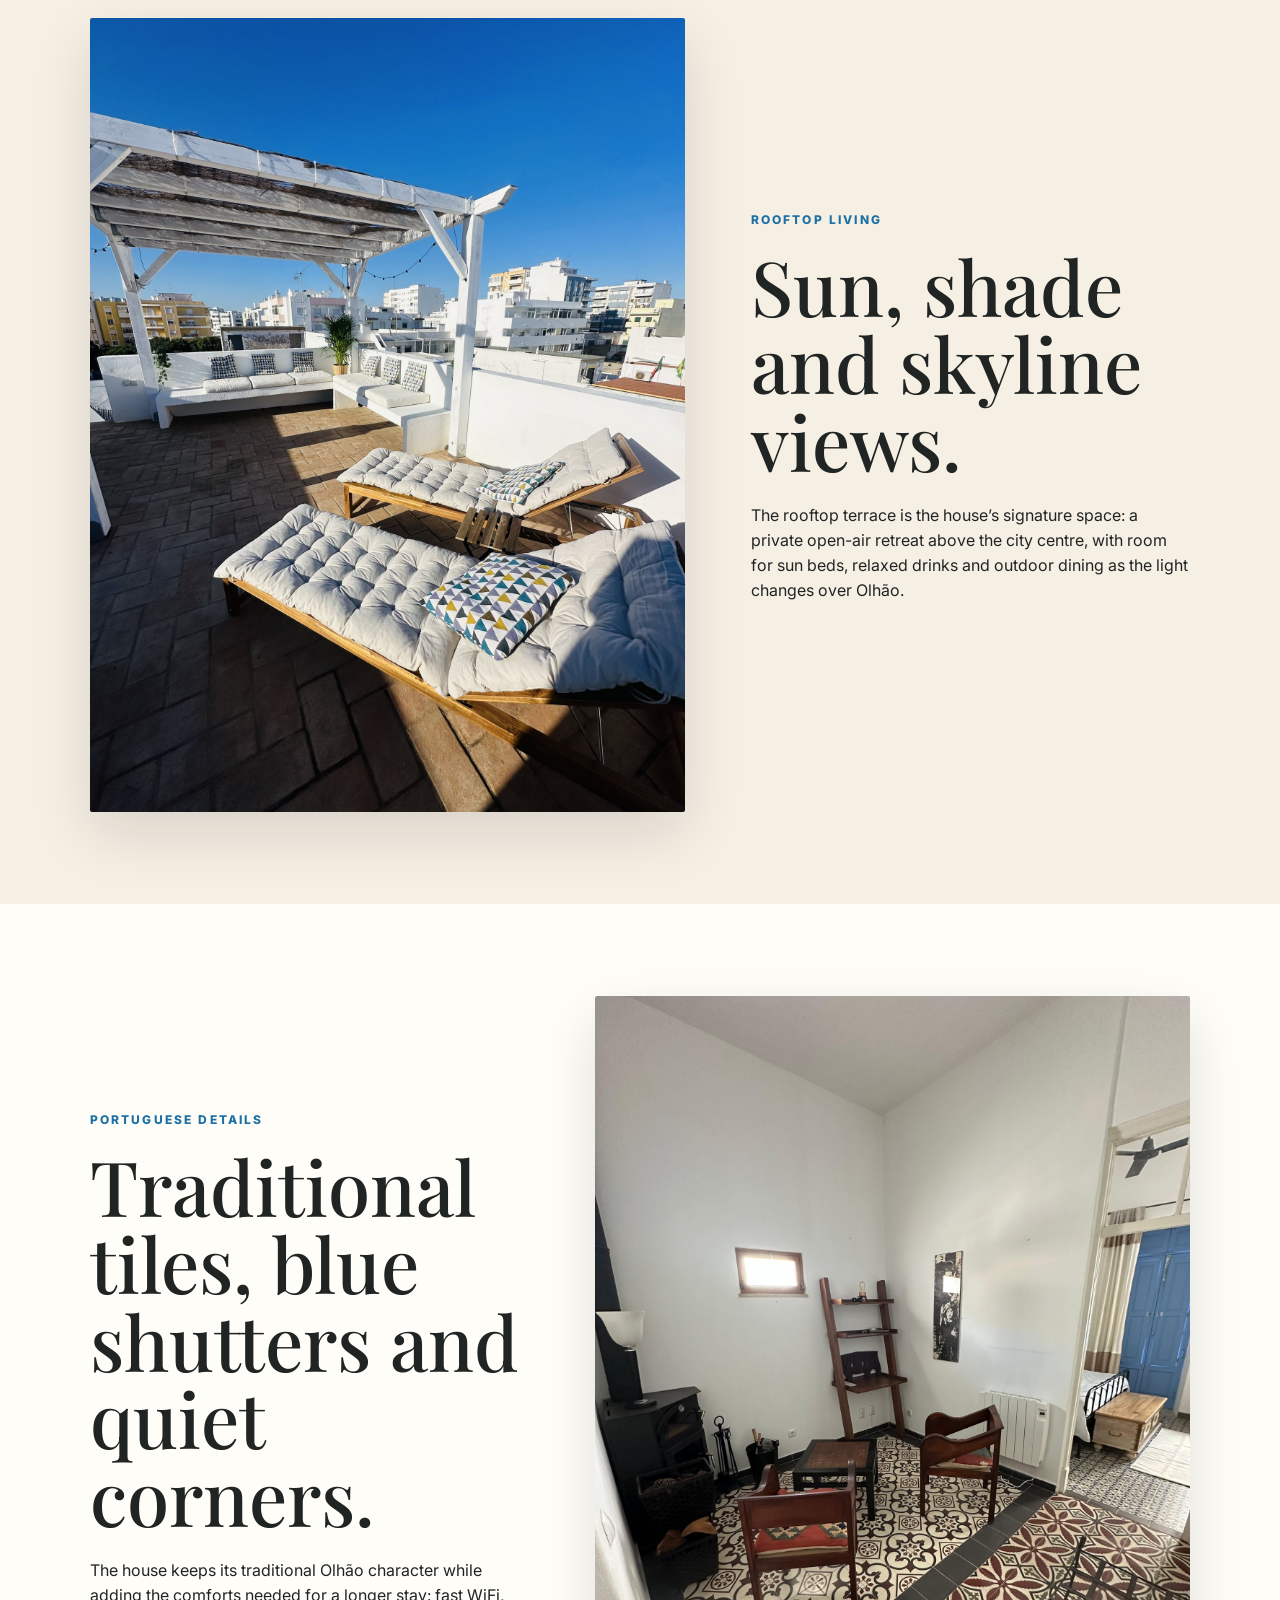
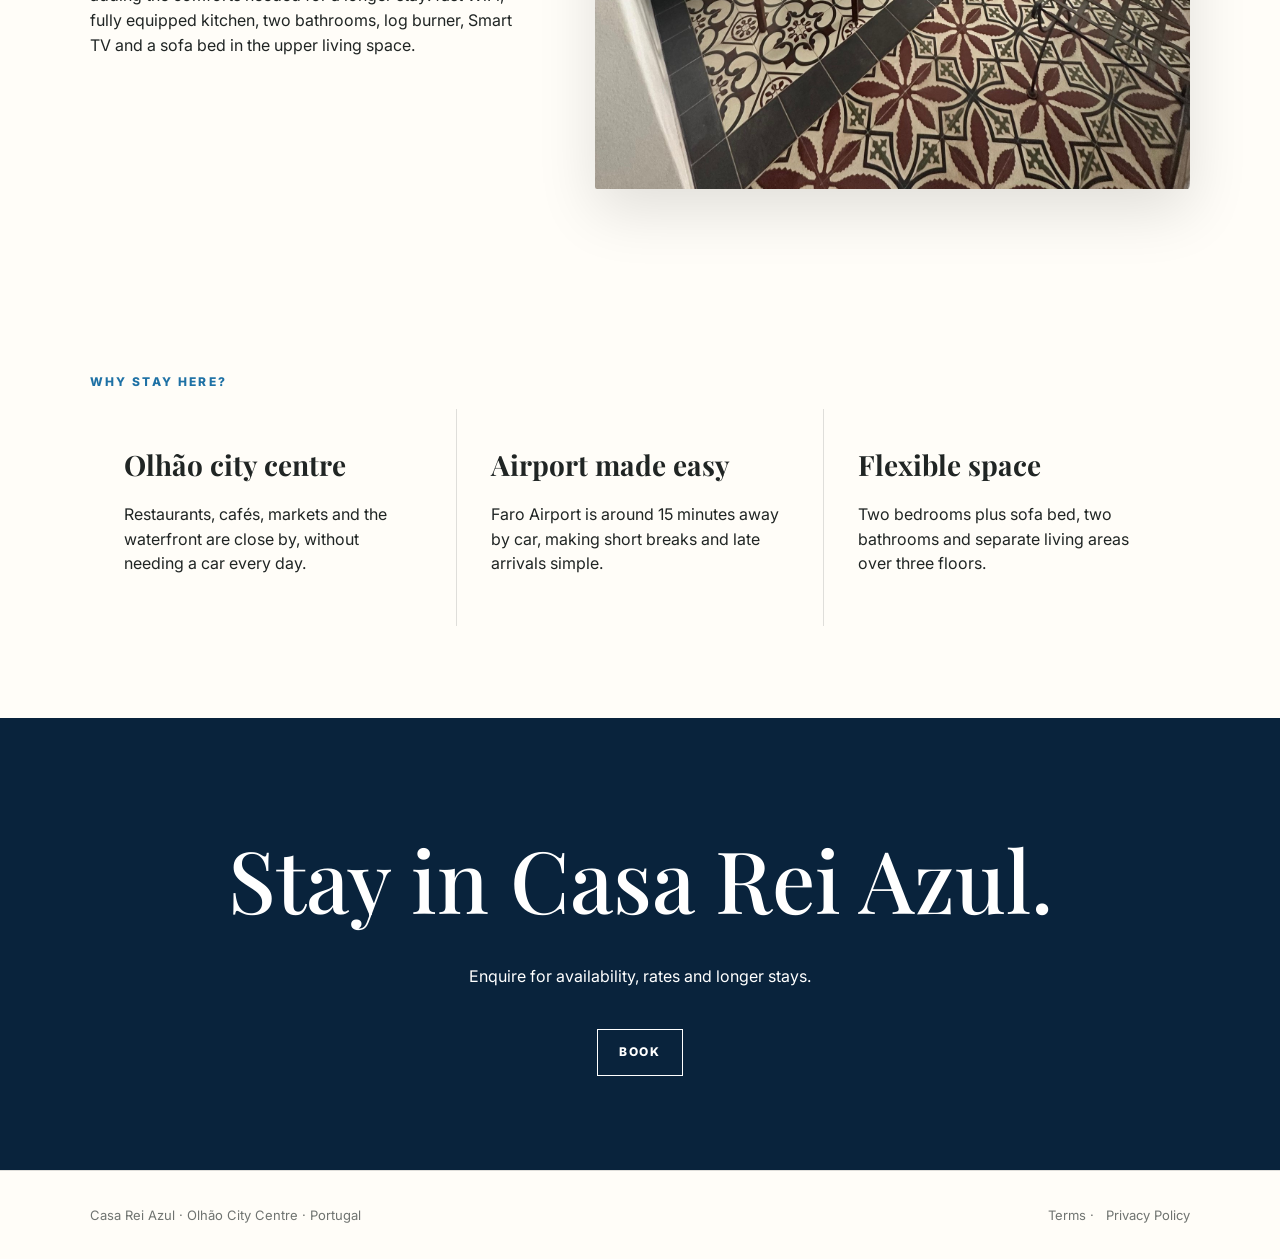
==== commit 8052cd08: "Update index.html" ====
--- a/index.html
+++ b/index.html
@@ -1,6 +1,6 @@
 <!doctype html><html lang="en"><head><meta charset="utf-8"><meta name="viewport" content="width=device-width, initial-scale=1"><title>Casa Rei Azul | Boutique Townhouse in Olhão City Centre</title><meta name="description" content="Casa Rei Azul is a boutique Portuguese townhouse in Olhão city centre with 3 beds, rooftop terrace, free parking, self check-in and easy access to Faro Airport."><link rel="preconnect" href="https://fonts.googleapis.com"><link rel="preconnect" href="https://fonts.gstatic.com" crossorigin><link href="https://fonts.googleapis.com/css2?family=Inter:wght@400;600;700;800&family=Playfair+Display:wght@500;600&display=swap" rel="stylesheet"><link rel="stylesheet" href="styles.css"></head><body><nav class="nav"><a class="brand" href="index.html">CASA REI AZUL</a><div class="links"><a href="index.html">Stay</a><a href="olhao.html">Things to do</a><a href="book.html" class="booklink">Book</a><button class="lang active" data-lang="en">EN</button><button class="lang" data-lang="pt">PT</button></div></nav><a class="sticky-book" href="book.html">Book</a><a class="whatsapp" href="https://wa.me/447735979313" target="_blank" rel="noopener" aria-label="Open WhatsApp">WhatsApp</a>
 <header class="hero"><div><h1>Casa<br>Rei Azul</h1><p>Boutique Portuguese Townhouse · Olhão · Algarve</p><div class="hero-stats"><span>2 Bedrooms</span><span>2 Bathrooms</span><span>Sleeps 6</span><span>15 min from Faro Airport</span><span>Free parking</span><span>Rooftop terrace</span><span>24/7 self check-in</span><span>9-min walk to seafront</span></div></header>
-<section class="section"><div class="eyebrow">Gallery</div><h2 class="serif big-title">See the house</h2><p class="lead narrow">A first look at the blue façade, rooftop terrace, bedrooms, living spaces and traditional Portuguese details.</p><div class="gallery-grid top-gallery"><figure class="wide" data-lightbox data-caption="Bright blue façade with Portuguese tile details in Olhão city centre."><img src="assets/images/facade.jpg" alt="Casa Rei Azul blue façade"><figcaption>Blue façade</figcaption></figure><figure class="wide" data-lightbox data-caption="Private rooftop terrace with loungers, shaded seating and views across Olhão."><img src="assets/images/rooftop-terrace.jpg" alt="Rooftop terrace"><figcaption>Rooftop terrace</figcaption></figure><figure data-lightbox data-caption="Main bedroom with blue windows and traditional Portuguese patterned tiles."><img src="assets/images/master-bedroom.jpg" alt="Main bedroom"><figcaption>Main bedroom</figcaption></figure><figure data-lightbox data-caption="Bright upper living space with comfortable seating and doors towards the terrace."><img src="assets/images/kitchen--living-area.jpg" alt="Living room"><figcaption>Living space</figcaption></figure><figure data-lightbox data-caption="Outdoor dining on the private terrace, made for slow breakfasts and evening drinks."><img src="assets/images/outdoor-table-and-chairs.jpg" alt="Kitchen and dining area"><figcaption>Outdoor dining</figcaption></figure><figure data-lightbox data-caption="Bathroom with patterned tiles and walk-in shower."><img src="assets/images/bathroom-1.jpg" alt="First bathroom with patterned Portuguese tiles"><figcaption>Bathroom one</figcaption></figure><figure data-lightbox data-caption="Second bedroom with traditional details and calm blue accents."><img src="assets/images/2nd-bedroom.jpg" alt="Second bedroom at Casa Rei Azul"><figcaption>Second bedroom</figcaption></figure><figure data-lightbox data-caption="Second bathroom with a bright, practical layout for guests."><img src="assets/images/bathroom-2.jpg" alt="Second bathroom at Casa Rei Azul"><figcaption>Bathroom two</figcaption></figure><figure data-lightbox data-caption="A quiet bedroom detail capturing the colours, textures and atmosphere of Casa Rei Azul."><img src="assets/images/bedroom-creative.jpg" alt="Creative bedroom detail at Casa Rei Azul"><figcaption>Bedroom details</figcaption></figure><figure data-lightbox data-caption="The rooftop terrace after dark — a peaceful place for a final drink beneath the Olhão night sky."><img src="assets/images/rooftop-night.jpg" alt="Casa Rei Azul rooftop terrace at night"><figcaption>Evenings on the rooftop</figcaption></figure></div></section>
+<section class="section"><div class="eyebrow">Gallery</div><h2 class="serif big-title">See the house</h2><p class="lead narrow">A first look at the blue façade, rooftop terrace, bedrooms, living spaces and traditional Portuguese details.</p><div class="gallery-grid top-gallery"><figure class="wide" data-lightbox data-caption="Bright blue façade with Portuguese tile details in Olhão city centre."><img src="assets/images/facade.jpg" alt="Casa Rei Azul blue façade"><figcaption>Blue Façade</figcaption></figure><figure class="wide" data-lightbox data-caption="Private rooftop terrace with loungers, shaded seating and views across Olhão."><img src="assets/images/rooftop-terrace.jpg" alt="Rooftop terrace"><figcaption>Rooftop Terrace</figcaption></figure><figure data-lightbox data-caption="Main bedroom with blue windows and traditional Portuguese patterned tiles."><img src="assets/images/master-bedroom.jpg" alt="Main bedroom"><figcaption>Master Bedroom</figcaption></figure><figure data-lightbox data-caption="Bright upper living space with comfortable seating and doors towards the terrace."><img src="assets/images/kitchen--living-area.jpg" alt="Living room"><figcaption>Living Space</figcaption></figure><figure data-lightbox data-caption="Outdoor dining on the private terrace, made for slow breakfasts and evening drinks."><img src="assets/images/outdoor-table-and-chairs.jpg" alt="Kitchen and dining area"><figcaption>Outdoor Dining</figcaption></figure><figure data-lightbox data-caption="Bathroom with patterned tiles and walk-in shower."><img src="assets/images/bathroom-1.jpg" alt="First bathroom with patterned Portuguese tiles"><figcaption>Bathroom One</figcaption></figure><figure data-lightbox data-caption="Second bedroom with traditional details and calm blue accents."><img src="assets/images/2nd-bedroom.jpg" alt="Second bedroom at Casa Rei Azul"><figcaption>Second Bedroom with En-Suite</figcaption></figure><figure data-lightbox data-caption="Second bathroom with a bright, practical layout for guests."><img src="assets/images/bathroom-2.jpg" alt="Second bathroom at Casa Rei Azul"><figcaption>Bathroom Two</figcaption></figure><figure data-lightbox data-caption="A quiet bedroom detail capturing the colours, textures and atmosphere of Casa Rei Azul."><img src="assets/images/bedroom-creative.jpg" alt="Creative bedroom detail at Casa Rei Azul"><figcaption>Master Bedroom</figcaption></figure><figure data-lightbox data-caption="The rooftop terrace after dark — a peaceful place for a final drink beneath the Olhão night sky."><img src="assets/images/rooftop-night.jpg" alt="Casa Rei Azul rooftop terrace at night"><figcaption>Evenings on the rooftop</figcaption></figure></div></section>
 <section class="section story-section"><div class="eyebrow">Our story</div><h2 class="serif">A place we fell in love with.</h2><p>We fell in love with Olhão for its light, its tiled streets, the markets and the feeling that life moves at a gentler pace. Casa Rei Azul is our way of sharing that feeling... A characterful home where you can settle in, explore on foot and experience the town as we do.</p><p>We hope you will arrive as a guest, feel at home behind the blue doors, and leave with a little of Olhão in your heart.</p></section>
 <section class="section intro"><div><div class="eyebrow">A house with character</div><h2>A traditional townhouse in the heart of Olhão.</h2><p class="lead">Behind the bright blue doors is a three-storey Portuguese home with traditional patterned tiles, high ceilings, two bedrooms, two bathrooms, generous living spaces and a private rooftop terrace made for long Algarve evenings.</p></div><img src="assets/images/front-door.jpg" alt="Traditional blue front door of Casa Rei Azul"></section>
 <section class="section amenities-section"><div class="eyebrow">Amenities</div><h2 class="serif big-title">Everything for an easy stay</h2><div class="amenities amenity-icons"><div class="amenity"><b>📶</b>WiFi</div><div class="amenity"><b>🅿️</b>Free parking</div><div class="amenity"><b>🔑</b>24/7 self check-in</div><div class="amenity"><b>💇</b>Hair dryer</div><div class="amenity"><b>👕</b>Iron</div><div class="amenity"><b>🧺</b>Washing machine</div><div class="amenity"><b>🧊</b>Fridge/freezer</div><div class="amenity"><b>☕</b>Coffee machine</div><div class="amenity"><b>📺</b>Smart TV</div><div class="amenity"><b>💻</b>Work from home space</div><div class="amenity"><b>🚨</b>Smoke alarm</div><div class="amenity"><b>⚠️</b>Carbon monoxide alarm</div><div class="amenity"><b>➕</b>First aid kit</div><div class="amenity"><b>🧯</b>Fire extinguisher</div><div class="amenity"><b>🤝</b>Hand rails</div></div></section>
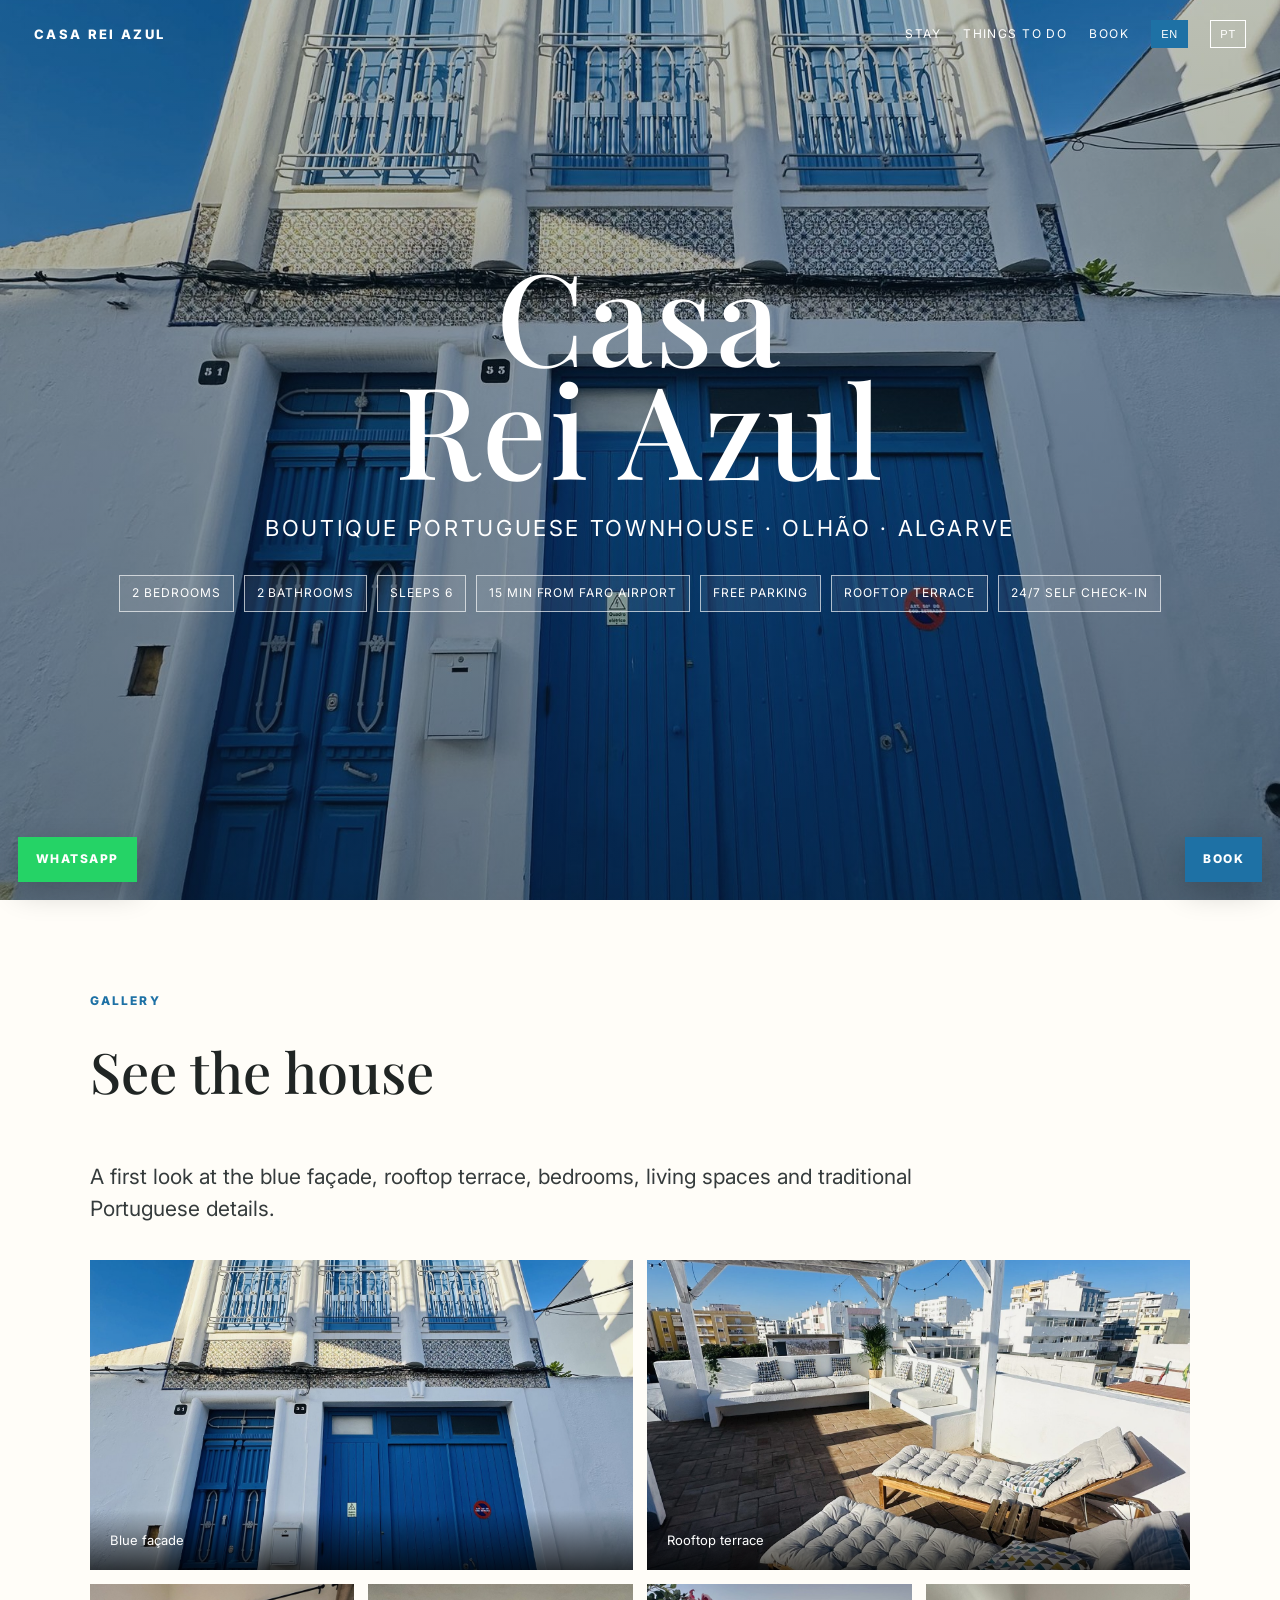
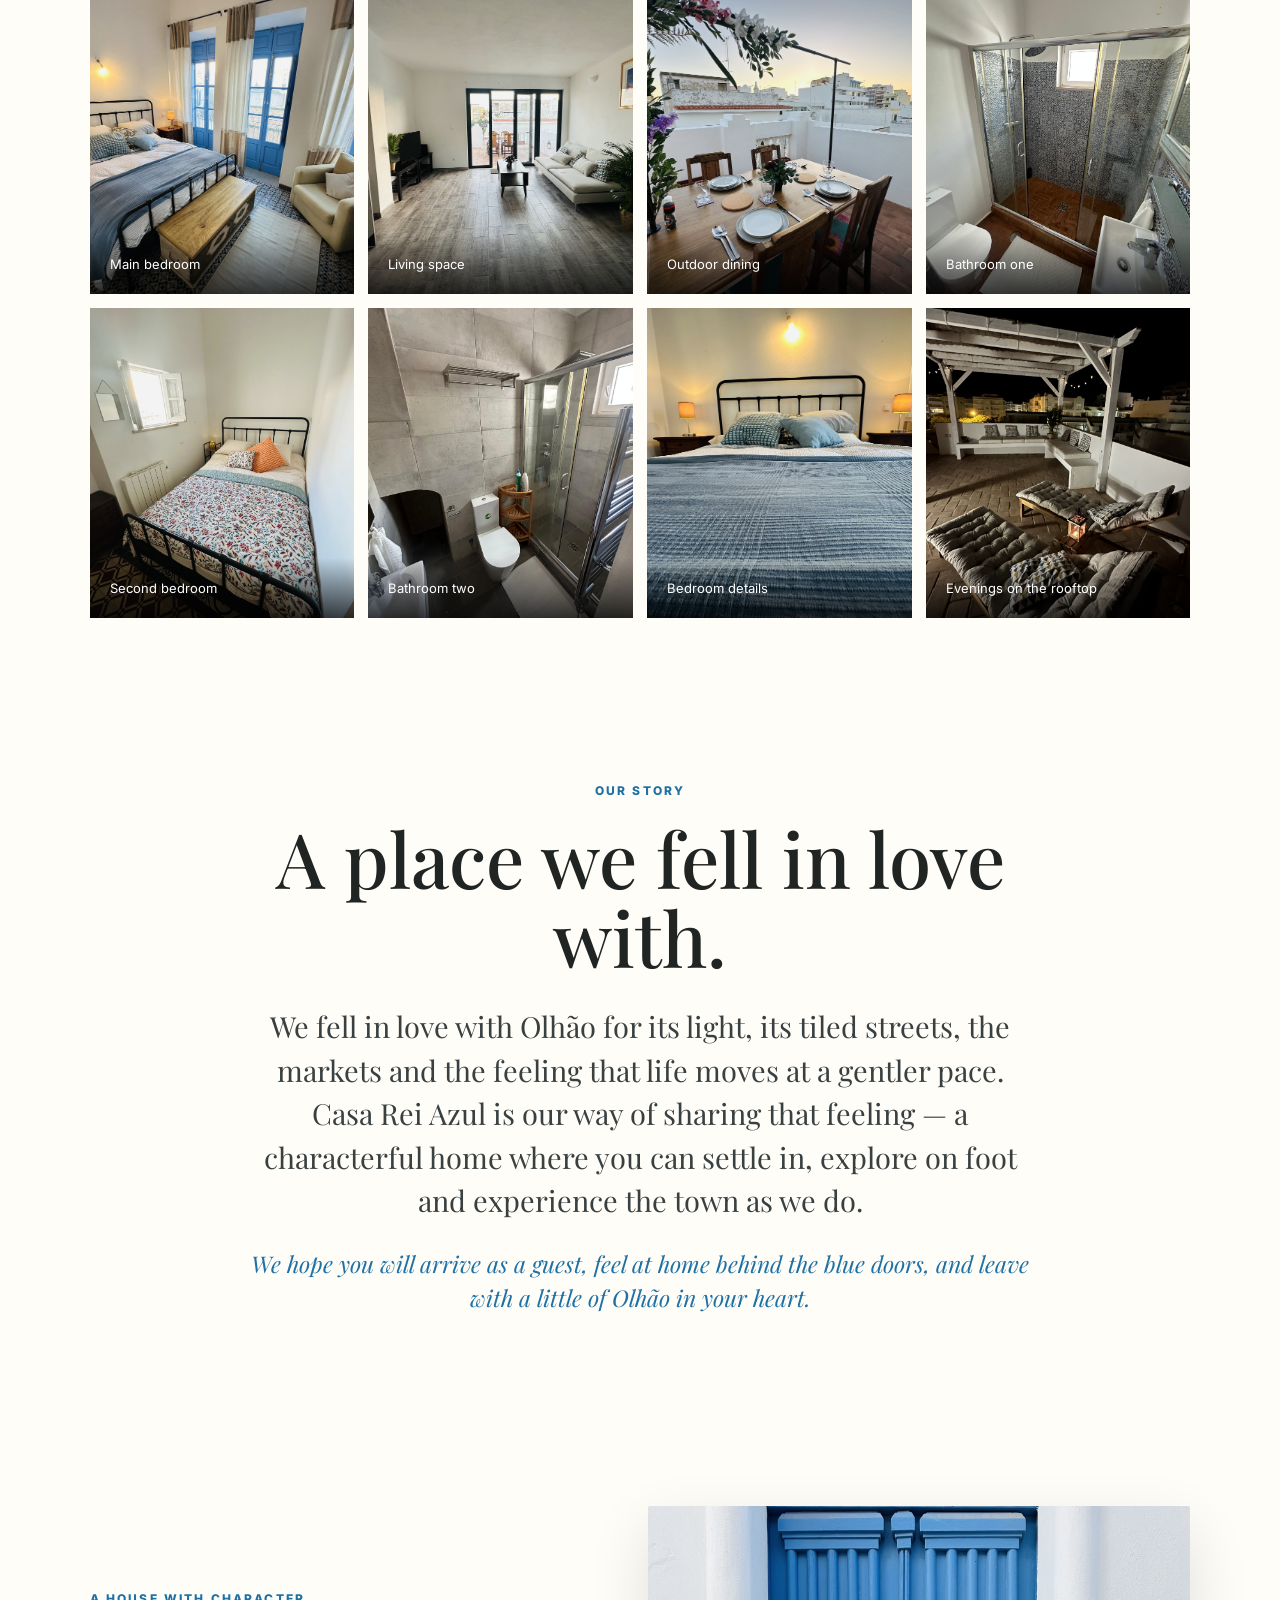
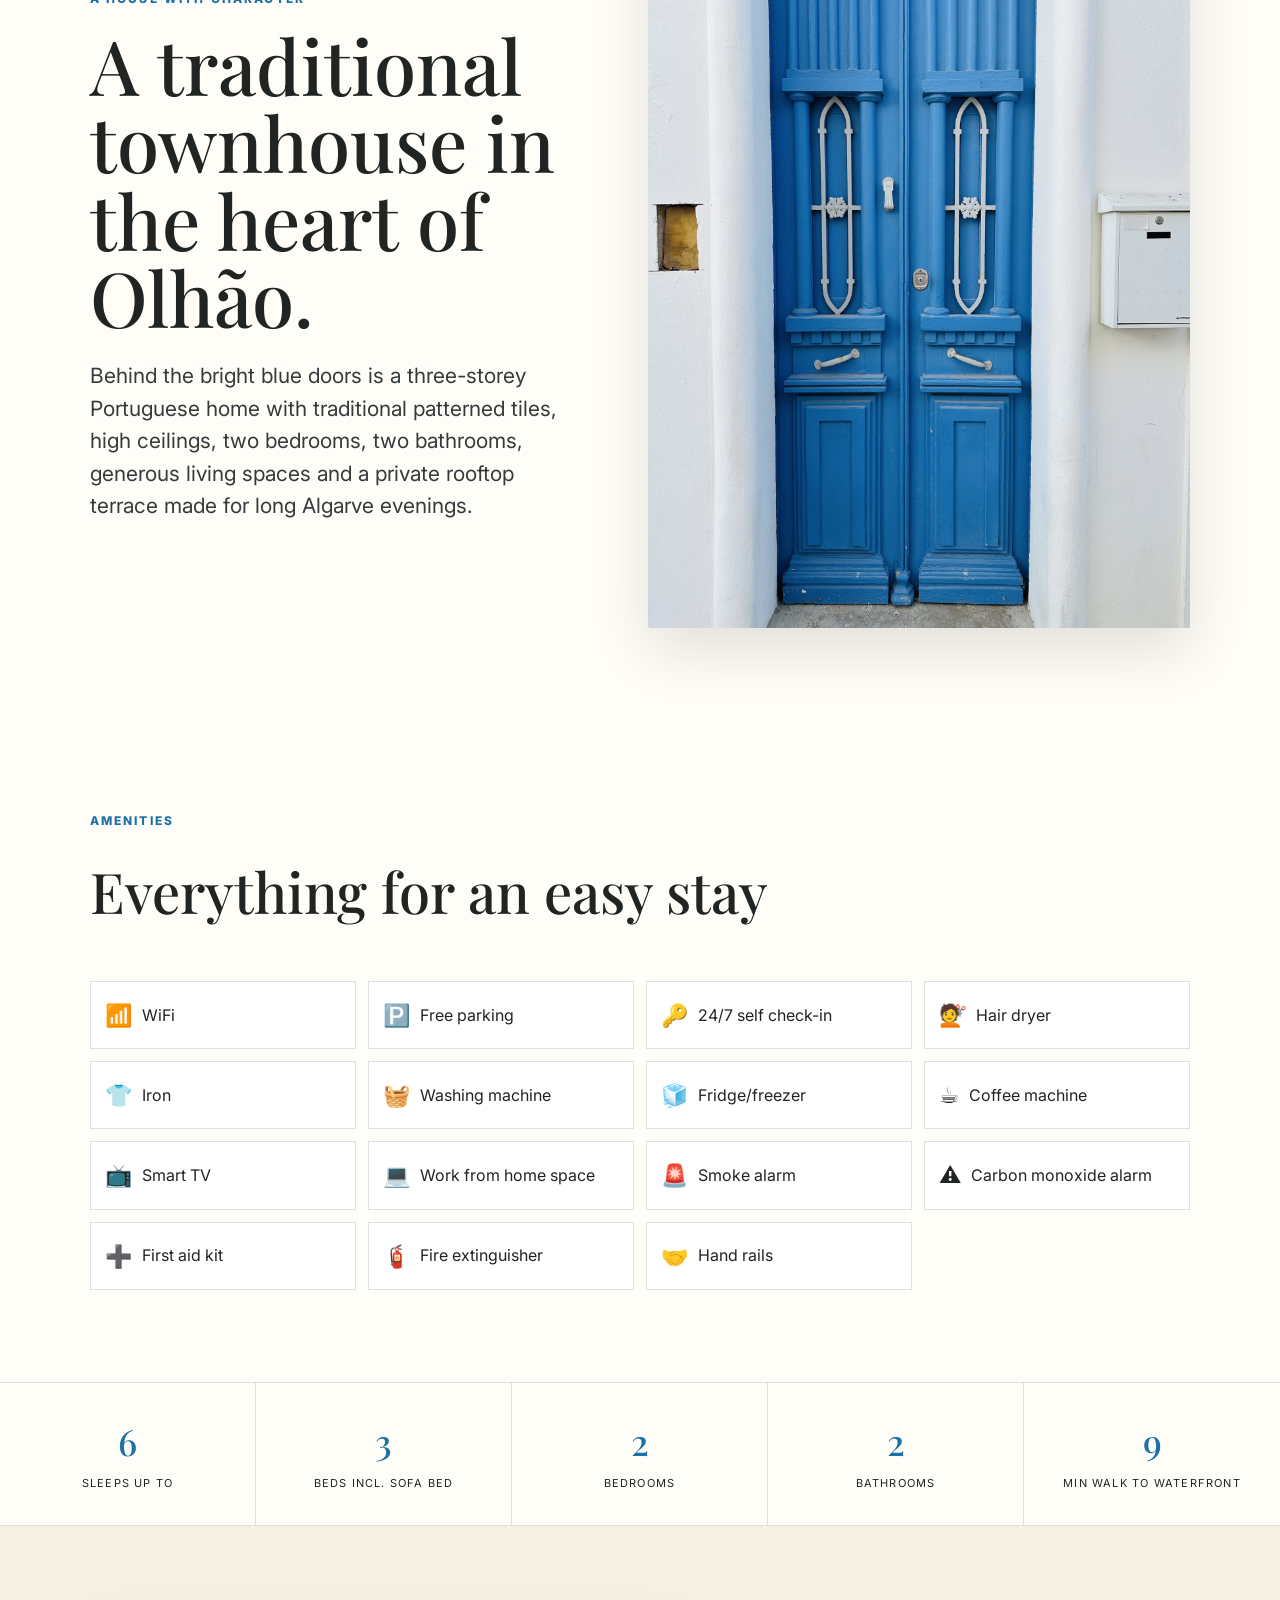
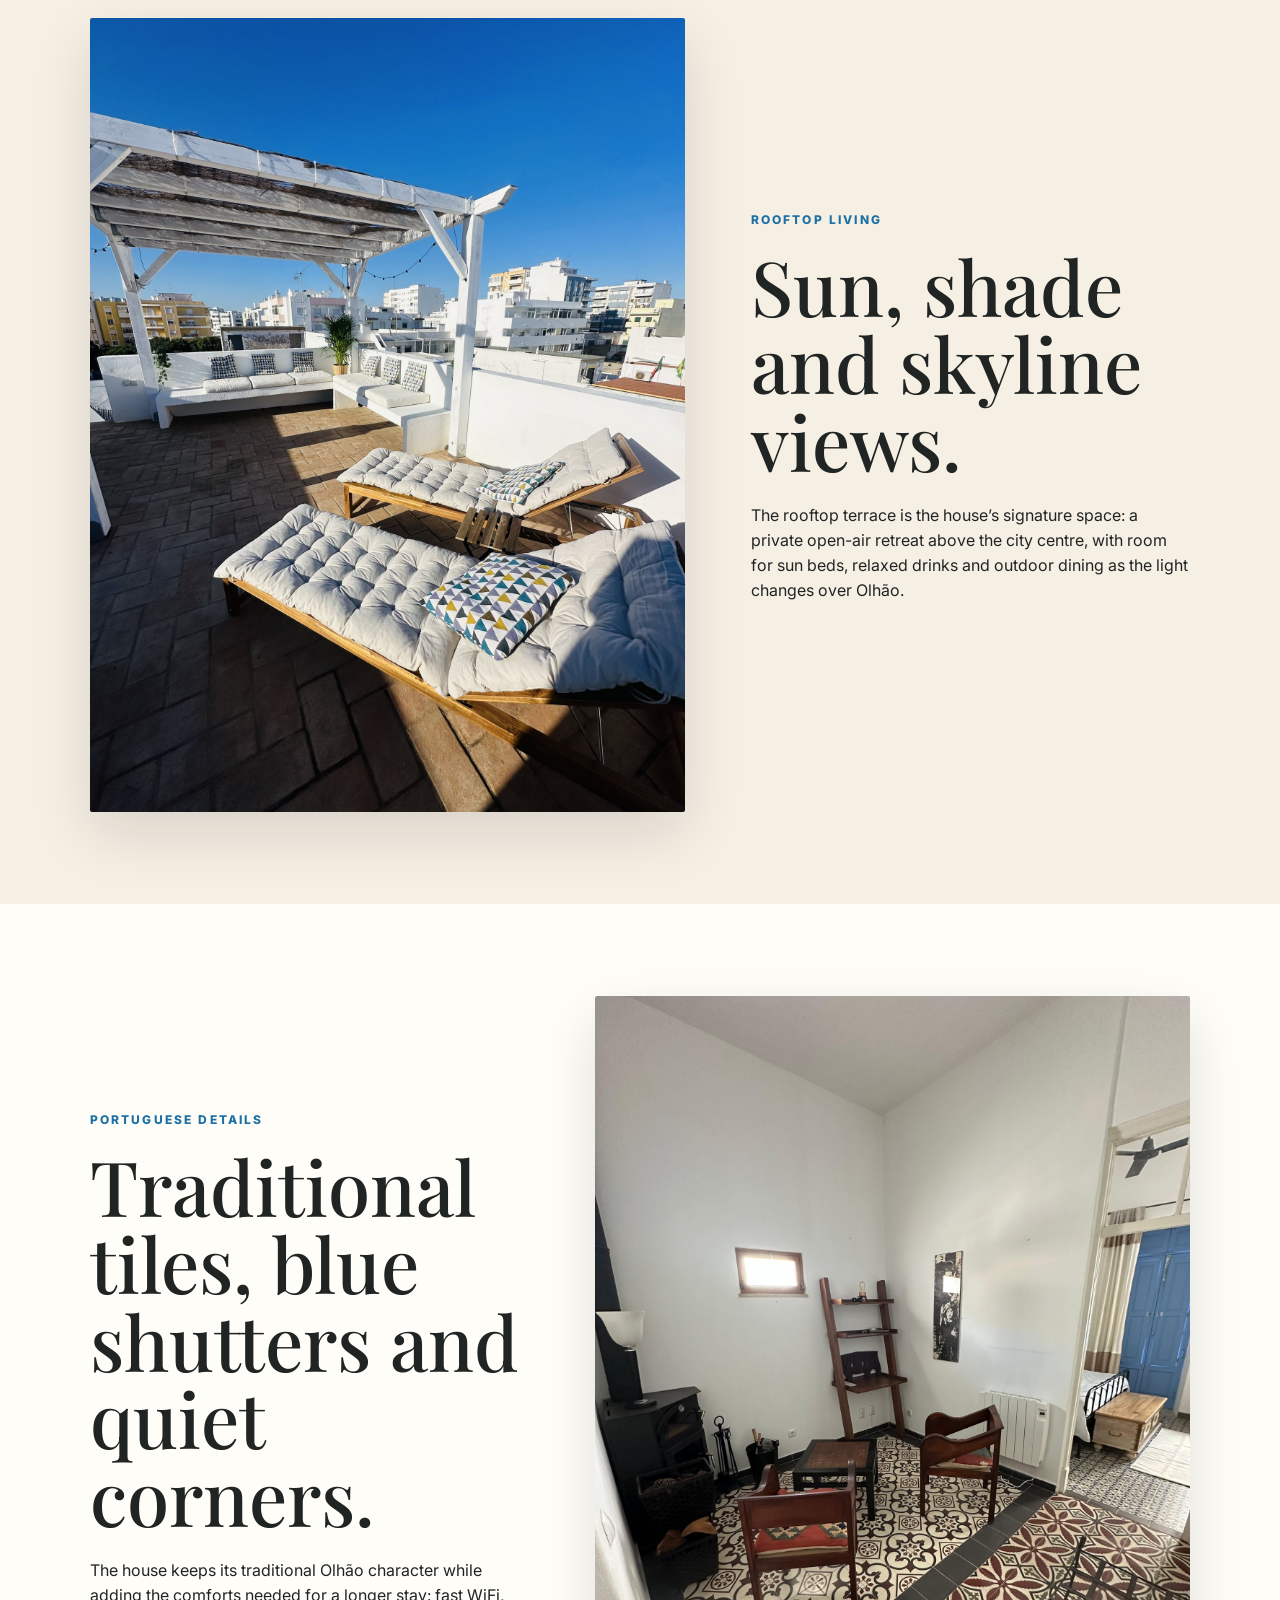
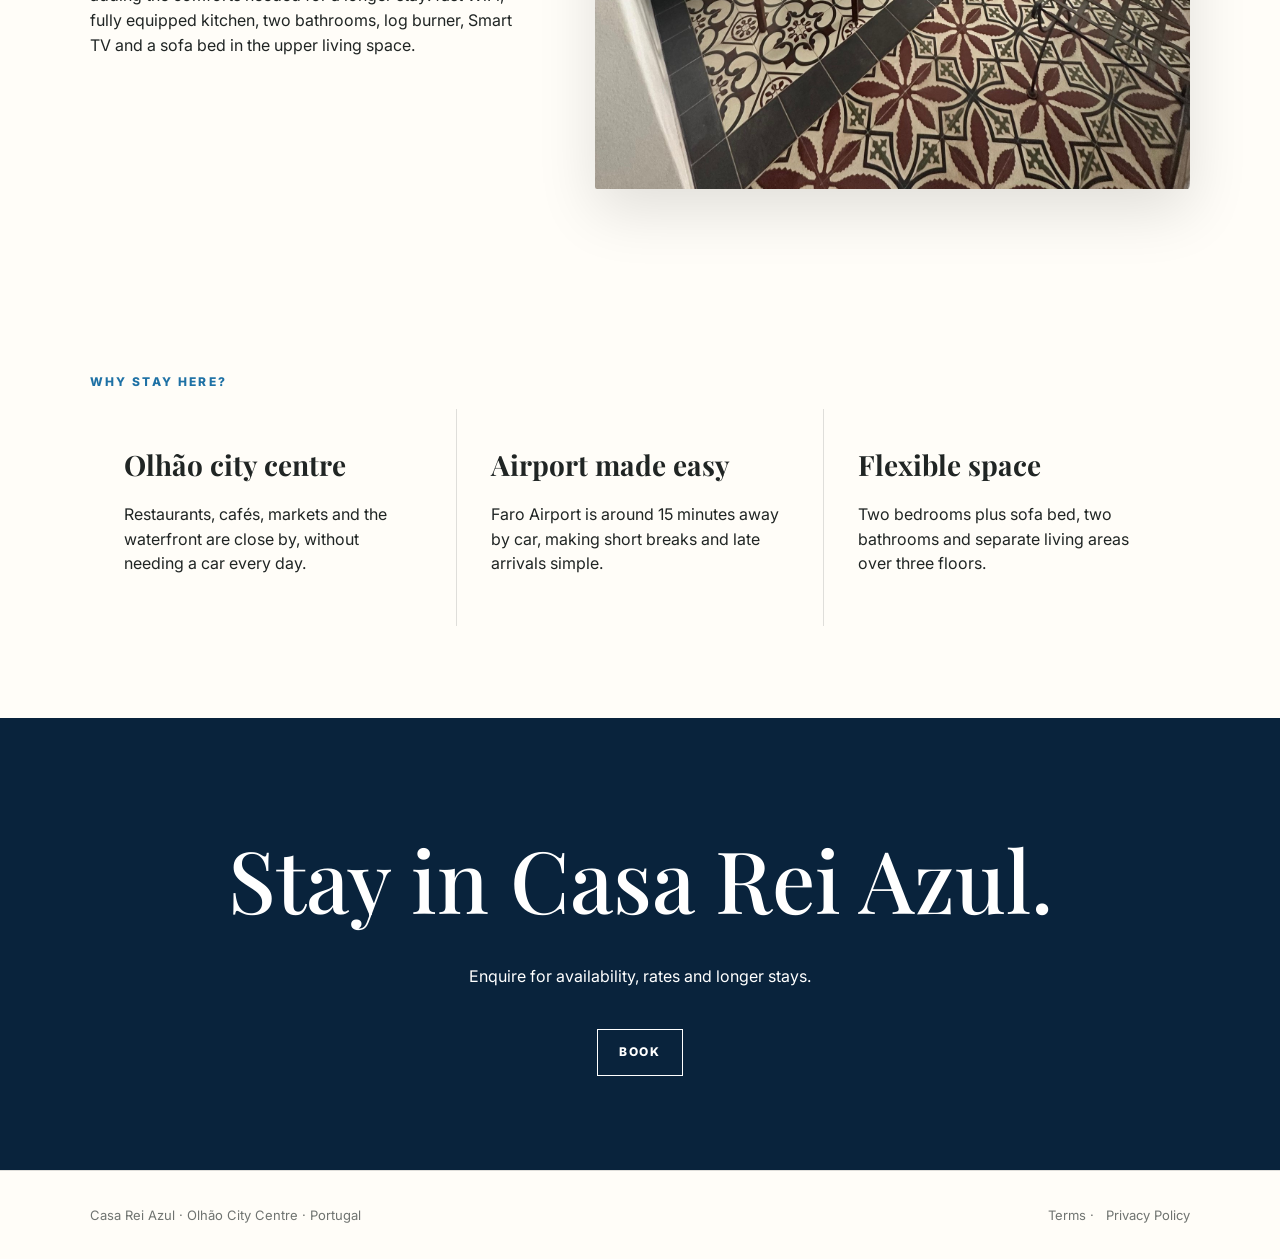
==== commit 65c86d57: "Add files via upload" ====
--- a/index.html
+++ b/index.html
@@ -1,7 +1,7 @@
 <!doctype html><html lang="en"><head><meta charset="utf-8"><meta name="viewport" content="width=device-width, initial-scale=1"><title>Casa Rei Azul | Boutique Townhouse in Olhão City Centre</title><meta name="description" content="Casa Rei Azul is a boutique Portuguese townhouse in Olhão city centre with 3 beds, rooftop terrace, free parking, self check-in and easy access to Faro Airport."><link rel="preconnect" href="https://fonts.googleapis.com"><link rel="preconnect" href="https://fonts.gstatic.com" crossorigin><link href="https://fonts.googleapis.com/css2?family=Inter:wght@400;600;700;800&family=Playfair+Display:wght@500;600&display=swap" rel="stylesheet"><link rel="stylesheet" href="styles.css"></head><body><nav class="nav"><a class="brand" href="index.html">CASA REI AZUL</a><div class="links"><a href="index.html">Stay</a><a href="olhao.html">Things to do</a><a href="book.html" class="booklink">Book</a><button class="lang active" data-lang="en">EN</button><button class="lang" data-lang="pt">PT</button></div></nav><a class="sticky-book" href="book.html">Book</a><a class="whatsapp" href="https://wa.me/447735979313" target="_blank" rel="noopener" aria-label="Open WhatsApp">WhatsApp</a>
-<header class="hero"><div><h1>Casa<br>Rei Azul</h1><p>Boutique Portuguese Townhouse · Olhão · Algarve</p><div class="hero-stats"><span>2 Bedrooms</span><span>2 Bathrooms</span><span>Sleeps 6</span><span>15 min from Faro Airport</span><span>Free parking</span><span>Rooftop terrace</span><span>24/7 self check-in</span><span>9-min walk to seafront</span></div></header>
-<section class="section"><div class="eyebrow">Gallery</div><h2 class="serif big-title">See the house</h2><p class="lead narrow">A first look at the blue façade, rooftop terrace, bedrooms, living spaces and traditional Portuguese details.</p><div class="gallery-grid top-gallery"><figure class="wide" data-lightbox data-caption="Bright blue façade with Portuguese tile details in Olhão city centre."><img src="assets/images/facade.jpg" alt="Casa Rei Azul blue façade"><figcaption>Blue Façade</figcaption></figure><figure class="wide" data-lightbox data-caption="Private rooftop terrace with loungers, shaded seating and views across Olhão."><img src="assets/images/rooftop-terrace.jpg" alt="Rooftop terrace"><figcaption>Rooftop Terrace</figcaption></figure><figure data-lightbox data-caption="Main bedroom with blue windows and traditional Portuguese patterned tiles."><img src="assets/images/master-bedroom.jpg" alt="Main bedroom"><figcaption>Master Bedroom</figcaption></figure><figure data-lightbox data-caption="Bright upper living space with comfortable seating and doors towards the terrace."><img src="assets/images/kitchen--living-area.jpg" alt="Living room"><figcaption>Living Space</figcaption></figure><figure data-lightbox data-caption="Outdoor dining on the private terrace, made for slow breakfasts and evening drinks."><img src="assets/images/outdoor-table-and-chairs.jpg" alt="Kitchen and dining area"><figcaption>Outdoor Dining</figcaption></figure><figure data-lightbox data-caption="Bathroom with patterned tiles and walk-in shower."><img src="assets/images/bathroom-1.jpg" alt="First bathroom with patterned Portuguese tiles"><figcaption>Bathroom One</figcaption></figure><figure data-lightbox data-caption="Second bedroom with traditional details and calm blue accents."><img src="assets/images/2nd-bedroom.jpg" alt="Second bedroom at Casa Rei Azul"><figcaption>Second Bedroom with En-Suite</figcaption></figure><figure data-lightbox data-caption="Second bathroom with a bright, practical layout for guests."><img src="assets/images/bathroom-2.jpg" alt="Second bathroom at Casa Rei Azul"><figcaption>Bathroom Two</figcaption></figure><figure data-lightbox data-caption="A quiet bedroom detail capturing the colours, textures and atmosphere of Casa Rei Azul."><img src="assets/images/bedroom-creative.jpg" alt="Creative bedroom detail at Casa Rei Azul"><figcaption>Master Bedroom</figcaption></figure><figure data-lightbox data-caption="The rooftop terrace after dark — a peaceful place for a final drink beneath the Olhão night sky."><img src="assets/images/rooftop-night.jpg" alt="Casa Rei Azul rooftop terrace at night"><figcaption>Evenings on the rooftop</figcaption></figure></div></section>
-<section class="section story-section"><div class="eyebrow">Our story</div><h2 class="serif">A place we fell in love with.</h2><p>We fell in love with Olhão for its light, its tiled streets, the markets and the feeling that life moves at a gentler pace. Casa Rei Azul is our way of sharing that feeling... A characterful home where you can settle in, explore on foot and experience the town as we do.</p><p>We hope you will arrive as a guest, feel at home behind the blue doors, and leave with a little of Olhão in your heart.</p></section>
+<header class="hero"><div><h1>Casa<br>Rei Azul</h1><p>Boutique Portuguese Townhouse · Olhão · Algarve</p><div class="hero-stats"><span>2 Bedrooms</span><span>2 Bathrooms</span><span>Sleeps 6</span><span>15 min from Faro Airport</span><span>Free parking</span><span>Rooftop terrace</span><span>24/7 self check-in</span></div></header>
+<section class="section"><div class="eyebrow">Gallery</div><h2 class="serif big-title">See the house</h2><p class="lead narrow">A first look at the blue façade, rooftop terrace, bedrooms, living spaces and traditional Portuguese details.</p><div class="gallery-grid top-gallery"><figure class="wide" data-lightbox data-caption="Bright blue façade with Portuguese tile details in Olhão city centre."><img src="assets/images/facade.jpg" alt="Casa Rei Azul blue façade"><figcaption>Blue façade</figcaption></figure><figure class="wide" data-lightbox data-caption="Private rooftop terrace with loungers, shaded seating and views across Olhão."><img src="assets/images/rooftop-terrace.jpg" alt="Rooftop terrace"><figcaption>Rooftop terrace</figcaption></figure><figure data-lightbox data-caption="Main bedroom with blue windows and traditional Portuguese patterned tiles."><img src="assets/images/master-bedroom.jpg" alt="Main bedroom"><figcaption>Main bedroom</figcaption></figure><figure data-lightbox data-caption="Bright upper living space with comfortable seating and doors towards the terrace."><img src="assets/images/kitchen--living-area.jpg" alt="Living room"><figcaption>Living space</figcaption></figure><figure data-lightbox data-caption="Outdoor dining on the private terrace, made for slow breakfasts and evening drinks."><img src="assets/images/outdoor-table-and-chairs.jpg" alt="Kitchen and dining area"><figcaption>Outdoor dining</figcaption></figure><figure data-lightbox data-caption="Bathroom with patterned tiles and walk-in shower."><img src="assets/images/bathroom-1.jpg" alt="First bathroom with patterned Portuguese tiles"><figcaption>Bathroom one</figcaption></figure><figure data-lightbox data-caption="Second bedroom with traditional details and calm blue accents."><img src="assets/images/2nd-bedroom.jpg" alt="Second bedroom at Casa Rei Azul"><figcaption>Second bedroom</figcaption></figure><figure data-lightbox data-caption="Second bathroom with a bright, practical layout for guests."><img src="assets/images/bathroom-2.jpg" alt="Second bathroom at Casa Rei Azul"><figcaption>Bathroom two</figcaption></figure><figure data-lightbox data-caption="A quiet bedroom detail capturing the colours, textures and atmosphere of Casa Rei Azul."><img src="assets/images/bedroom-creative.jpg" alt="Creative bedroom detail at Casa Rei Azul"><figcaption>Bedroom details</figcaption></figure><figure data-lightbox data-caption="The rooftop terrace after dark — a peaceful place for a final drink beneath the Olhão night sky."><img src="assets/images/rooftop-night.jpg" alt="Casa Rei Azul rooftop terrace at night"><figcaption>Evenings on the rooftop</figcaption></figure></div></section>
+<section class="section story-section"><div class="eyebrow">Our story</div><h2 class="serif">A place we fell in love with.</h2><p>We fell in love with Olhão for its light, its tiled streets, the markets and the feeling that life moves at a gentler pace. Casa Rei Azul is our way of sharing that feeling — a characterful home where you can settle in, explore on foot and experience the town as we do.</p><p>We hope you will arrive as a guest, feel at home behind the blue doors, and leave with a little of Olhão in your heart.</p></section>
 <section class="section intro"><div><div class="eyebrow">A house with character</div><h2>A traditional townhouse in the heart of Olhão.</h2><p class="lead">Behind the bright blue doors is a three-storey Portuguese home with traditional patterned tiles, high ceilings, two bedrooms, two bathrooms, generous living spaces and a private rooftop terrace made for long Algarve evenings.</p></div><img src="assets/images/front-door.jpg" alt="Traditional blue front door of Casa Rei Azul"></section>
 <section class="section amenities-section"><div class="eyebrow">Amenities</div><h2 class="serif big-title">Everything for an easy stay</h2><div class="amenities amenity-icons"><div class="amenity"><b>📶</b>WiFi</div><div class="amenity"><b>🅿️</b>Free parking</div><div class="amenity"><b>🔑</b>24/7 self check-in</div><div class="amenity"><b>💇</b>Hair dryer</div><div class="amenity"><b>👕</b>Iron</div><div class="amenity"><b>🧺</b>Washing machine</div><div class="amenity"><b>🧊</b>Fridge/freezer</div><div class="amenity"><b>☕</b>Coffee machine</div><div class="amenity"><b>📺</b>Smart TV</div><div class="amenity"><b>💻</b>Work from home space</div><div class="amenity"><b>🚨</b>Smoke alarm</div><div class="amenity"><b>⚠️</b>Carbon monoxide alarm</div><div class="amenity"><b>➕</b>First aid kit</div><div class="amenity"><b>🧯</b>Fire extinguisher</div><div class="amenity"><b>🤝</b>Hand rails</div></div></section>
 <section class="stats"><div class="stat"><strong>6</strong><span>Sleeps up to</span></div><div class="stat"><strong>3</strong><span>Beds incl. sofa bed</span></div><div class="stat"><strong>2</strong><span>Bedrooms</span></div><div class="stat"><strong>2</strong><span>Bathrooms</span></div><div class="stat"><strong>9</strong><span>Min walk to waterfront</span></div></section>
--- a/styles.css
+++ b/styles.css
@@ -73,3 +73,8 @@
 }
 
 .story-section{max-width:980px;margin:0 auto;text-align:center;padding-top:72px;padding-bottom:82px}.story-section h2{font-size:clamp(42px,6vw,76px);line-height:1.05;font-weight:500;margin:0 0 28px}.story-section p{max-width:780px;margin:0 auto 16px;font-family:'Playfair Display',Georgia,serif;font-size:clamp(21px,2.5vw,29px);line-height:1.5;color:#394041}.story-section p:last-child{font-size:clamp(18px,2vw,23px);font-style:italic;color:var(--blue);margin-top:24px}@media(max-width:900px){.story-section{padding-top:56px;padding-bottom:62px}.story-section p{font-size:21px}}
+
+/* Boutique booking page */
+.booking-page{background:#f8f5ef}.booking-hero{min-height:76vh;position:relative;display:flex;align-items:flex-end;padding:150px 7vw 82px;color:#fff;background:url('assets/images/rooftop-terrace-night.jpg') center 58%/cover no-repeat}.booking-hero-overlay{position:absolute;inset:0;background:linear-gradient(90deg,rgba(5,25,42,.82) 0%,rgba(5,25,42,.52) 52%,rgba(5,25,42,.18) 100%),linear-gradient(0deg,rgba(5,25,42,.38),transparent 55%)}.booking-hero-content{position:relative;z-index:1;max-width:780px}.booking-hero .eyebrow{color:#d8ebf5}.booking-hero h1{font-family:'Playfair Display',Georgia,serif;font-size:clamp(54px,8vw,112px);line-height:.92;font-weight:500;margin:0 0 24px}.booking-hero p{max-width:600px;font-family:'Playfair Display',Georgia,serif;font-size:clamp(21px,2.2vw,30px);line-height:1.4;margin:0 0 32px}.booking-hero-button{background:rgba(255,255,255,.96);color:var(--deep);border-color:#fff}.direct-benefits{background:var(--paper)}.booking-heading{display:grid;grid-template-columns:.7fr 1.3fr;gap:32px;align-items:end;margin-bottom:44px}.booking-heading h2,.booking-form-intro h2{font-family:'Playfair Display',Georgia,serif;font-size:clamp(40px,5vw,68px);line-height:1.04;font-weight:500;margin:0}.benefit-grid{display:grid;grid-template-columns:repeat(3,1fr);border-top:1px solid var(--line);border-bottom:1px solid var(--line)}.benefit-item{padding:34px 32px;border-right:1px solid var(--line)}.benefit-item:last-child{border-right:0}.benefit-number{display:block;color:var(--blue);font-size:11px;font-weight:800;letter-spacing:.18em;margin-bottom:30px}.benefit-item h3,.included-card h3,.next-steps h3{font-family:'Playfair Display',Georgia,serif;font-size:28px;font-weight:500;margin:0 0 10px}.benefit-item p{color:var(--muted);margin:0}.booking-section{display:grid;grid-template-columns:minmax(0,1.45fr) minmax(310px,.72fr);gap:54px;align-items:start}.booking-form-panel{background:var(--paper);padding:clamp(28px,5vw,62px);border:1px solid var(--line)}.booking-form-intro{border-bottom:1px solid var(--line);padding-bottom:36px;margin-bottom:38px}.booking-form-intro p{font-size:18px;color:var(--muted);max-width:680px;margin:20px 0 0}.booking-form fieldset{border:0;border-bottom:1px solid var(--line);padding:0 0 38px;margin:0 0 38px}.booking-form legend{display:flex;align-items:center;gap:13px;width:100%;font-family:'Playfair Display',Georgia,serif;font-size:27px;margin-bottom:24px}.booking-form legend span{display:grid;place-items:center;width:31px;height:31px;border-radius:50%;background:var(--blue);color:#fff;font-family:Inter,sans-serif;font-size:12px;font-weight:800}.booking-fields{display:grid;gap:18px;margin-bottom:18px}.booking-fields.two-column{grid-template-columns:1fr 1fr}.booking-form label{display:block;font-size:12px;font-weight:800;letter-spacing:.08em;text-transform:uppercase}.booking-form input,.booking-form textarea,.booking-form select{display:block;width:100%;margin-top:9px;border:1px solid rgba(32,37,36,.22);border-radius:0;background:#fff;padding:15px 16px;color:var(--ink);font:400 16px/1.4 Inter,sans-serif;transition:border-color .2s,box-shadow .2s}.booking-form textarea{resize:vertical;min-height:145px}.booking-form input:focus,.booking-form textarea:focus,.booking-form select:focus{outline:0;border-color:var(--blue);box-shadow:0 0 0 3px rgba(30,113,165,.12)}.field-help,.response-note{margin:3px 0 0;color:var(--muted);font-size:13px}.booking-consent{margin:-8px 0 26px}.booking-checkbox{display:flex!important;align-items:flex-start;gap:12px;text-transform:none!important;letter-spacing:0!important;font-weight:400!important;font-size:14px!important}.booking-checkbox input{width:18px!important;height:18px;margin:2px 0 0!important;flex:0 0 auto}.booking-checkbox a{text-decoration:underline}.booking-submit{width:100%;display:flex;align-items:center;justify-content:space-between;padding:18px 20px;border:0;cursor:pointer}.booking-submit span:last-child{font-size:21px}.response-note{text-align:center;margin-top:14px}.form-message{display:none;padding:14px 16px;margin:0 0 18px;font-size:14px}.form-message.visible{display:block}.form-message.error{background:#fff1ed;border-left:4px solid #b64d2f}.form-message.success{background:#edf7f2;border-left:4px solid #277652}.booking-summary{position:sticky;top:104px;display:grid;gap:20px}.booking-image-wrap{position:relative;overflow:hidden}.booking-image-wrap img{width:100%;height:340px;object-fit:cover}.booking-image-caption{position:absolute;left:0;right:0;bottom:0;padding:45px 20px 18px;background:linear-gradient(transparent,rgba(4,18,30,.8));color:#fff;font-family:'Playfair Display',Georgia,serif;font-size:20px}.stay-card,.included-card,.next-steps{background:var(--paper);border:1px solid var(--line);padding:26px}.summary-row{display:flex;justify-content:space-between;gap:18px;border-top:1px solid var(--line);padding:15px 0}.summary-row:last-child{padding-bottom:0}.summary-row span{font-size:13px;color:var(--muted)}.summary-row strong{text-align:right;font-size:13px}.included-card ul{list-style:none;margin:16px 0 0;padding:0;display:grid;grid-template-columns:1fr 1fr;gap:11px 18px}.included-card li{position:relative;padding-left:19px;font-size:13px}.included-card li:before{content:'✓';position:absolute;left:0;color:var(--blue);font-weight:800}.next-steps ol{list-style:none;margin:18px 0 0;padding:0}.next-steps li{display:flex;gap:13px;align-items:flex-start;margin-bottom:14px}.next-steps li:last-child{margin-bottom:0}.next-steps li span{display:grid;place-items:center;width:25px;height:25px;flex:0 0 25px;border:1px solid var(--blue);color:var(--blue);border-radius:50%;font-size:11px;font-weight:800}.next-steps li p{margin:2px 0 0;font-size:14px}.booking-contact{text-align:center;color:var(--muted);font-size:13px;margin:4px 0}.booking-contact a{color:var(--blue);font-weight:700}.booking-page .footer{background:var(--paper)}
+@media(max-width:1000px){.booking-section{grid-template-columns:1fr}.booking-summary{position:static;grid-template-columns:1fr 1fr}.booking-image-wrap{grid-column:1/-1}.booking-image-wrap img{height:420px}.booking-contact{grid-column:1/-1}}
+@media(max-width:720px){.booking-hero{min-height:70vh;padding:130px 22px 58px;background-position:63% center}.booking-hero-overlay{background:linear-gradient(90deg,rgba(5,25,42,.79),rgba(5,25,42,.36)),linear-gradient(0deg,rgba(5,25,42,.55),transparent)}.booking-heading{grid-template-columns:1fr}.benefit-grid{grid-template-columns:1fr}.benefit-item{border-right:0;border-bottom:1px solid var(--line);padding:28px 0}.benefit-item:last-child{border-bottom:0}.booking-section{gap:28px}.booking-form-panel{padding:28px 20px}.booking-fields.two-column{grid-template-columns:1fr}.booking-summary{grid-template-columns:1fr}.booking-image-wrap,.booking-contact{grid-column:auto}.booking-image-wrap img{height:300px}.included-card ul{grid-template-columns:1fr}.booking-form legend{font-size:24px}}
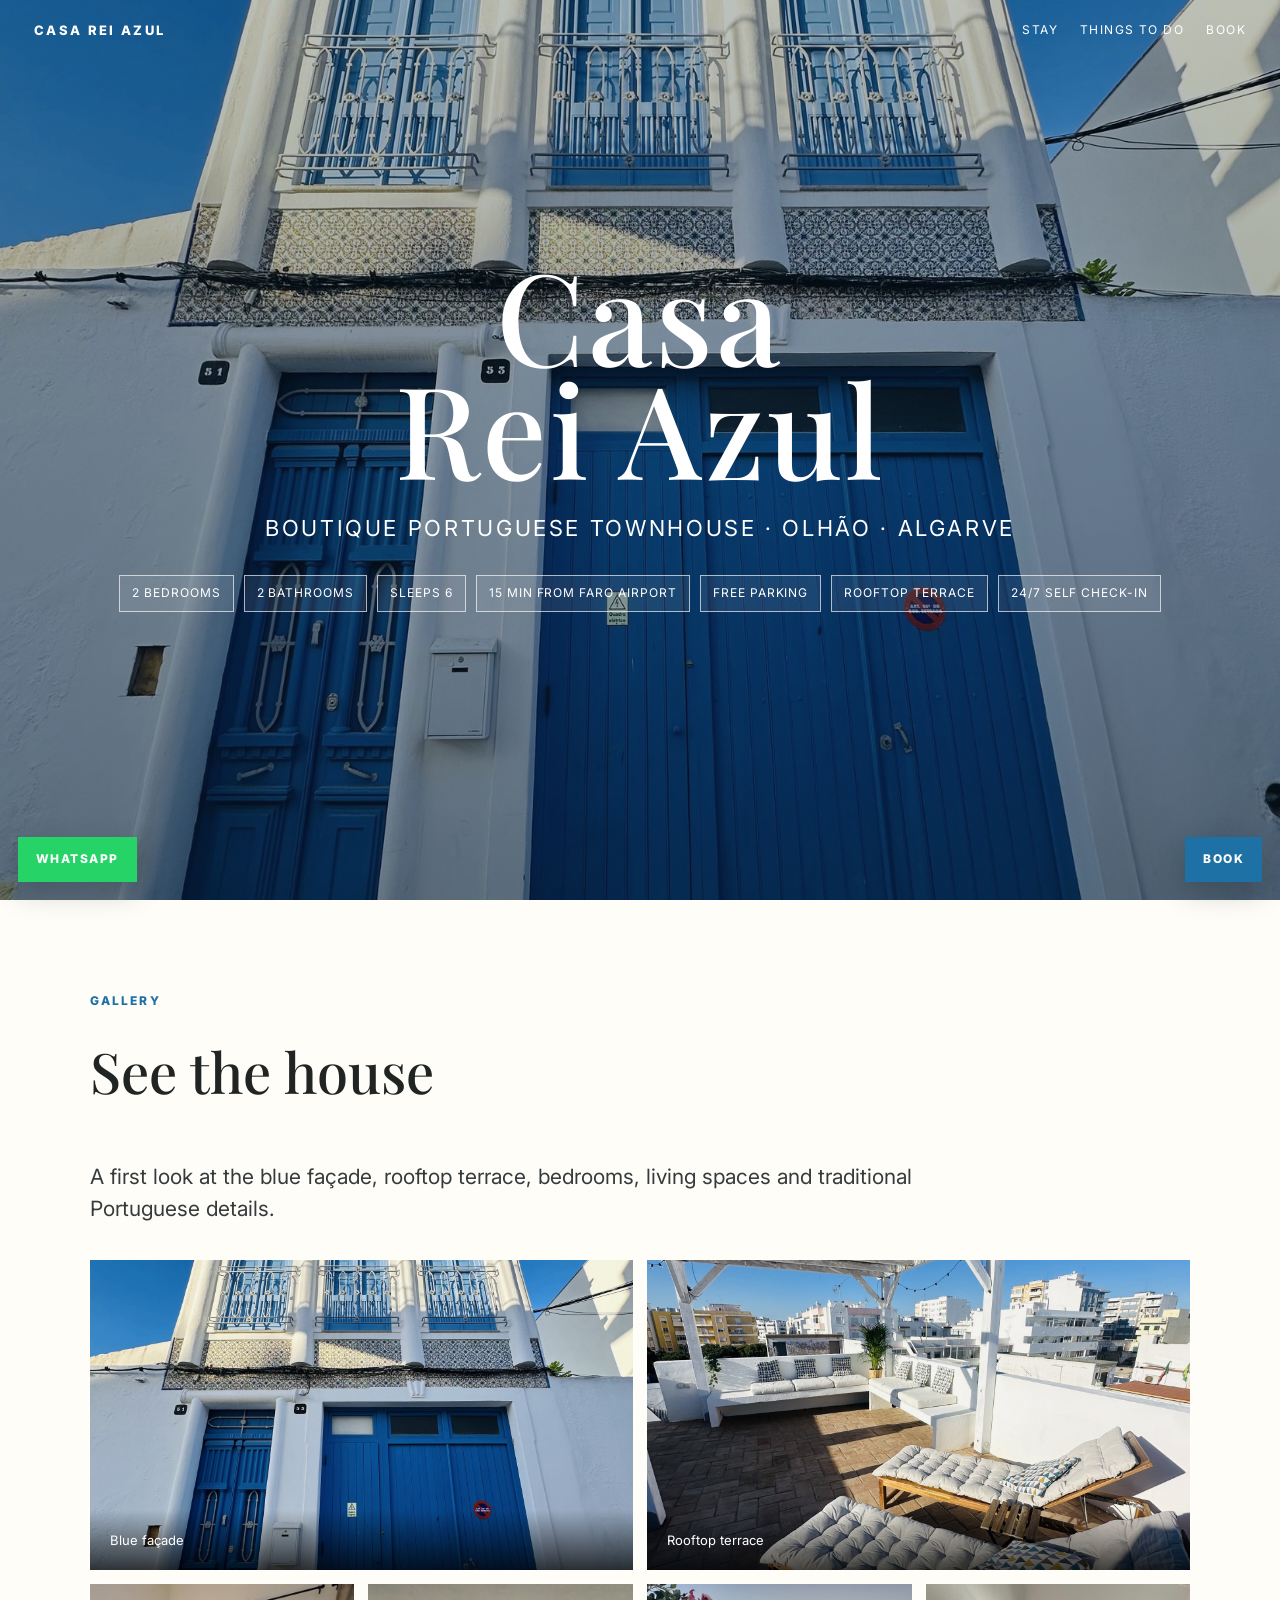
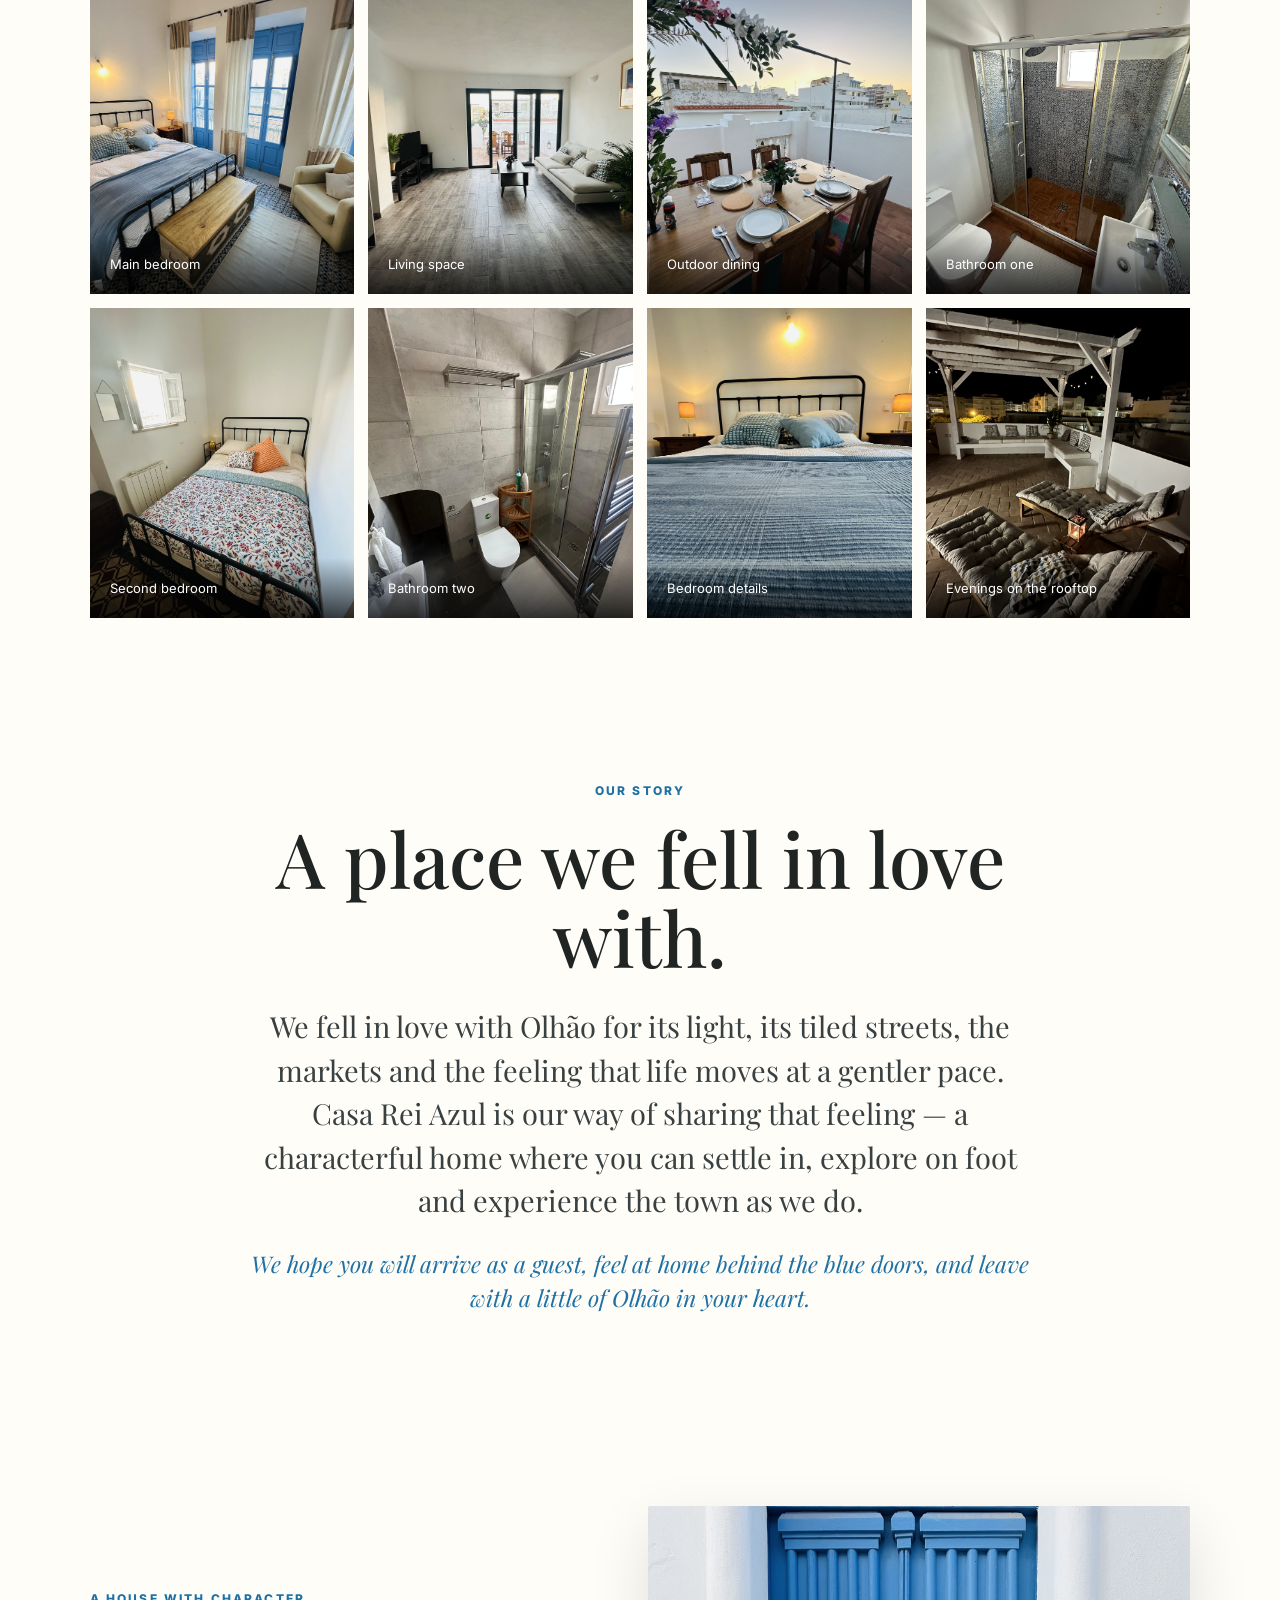
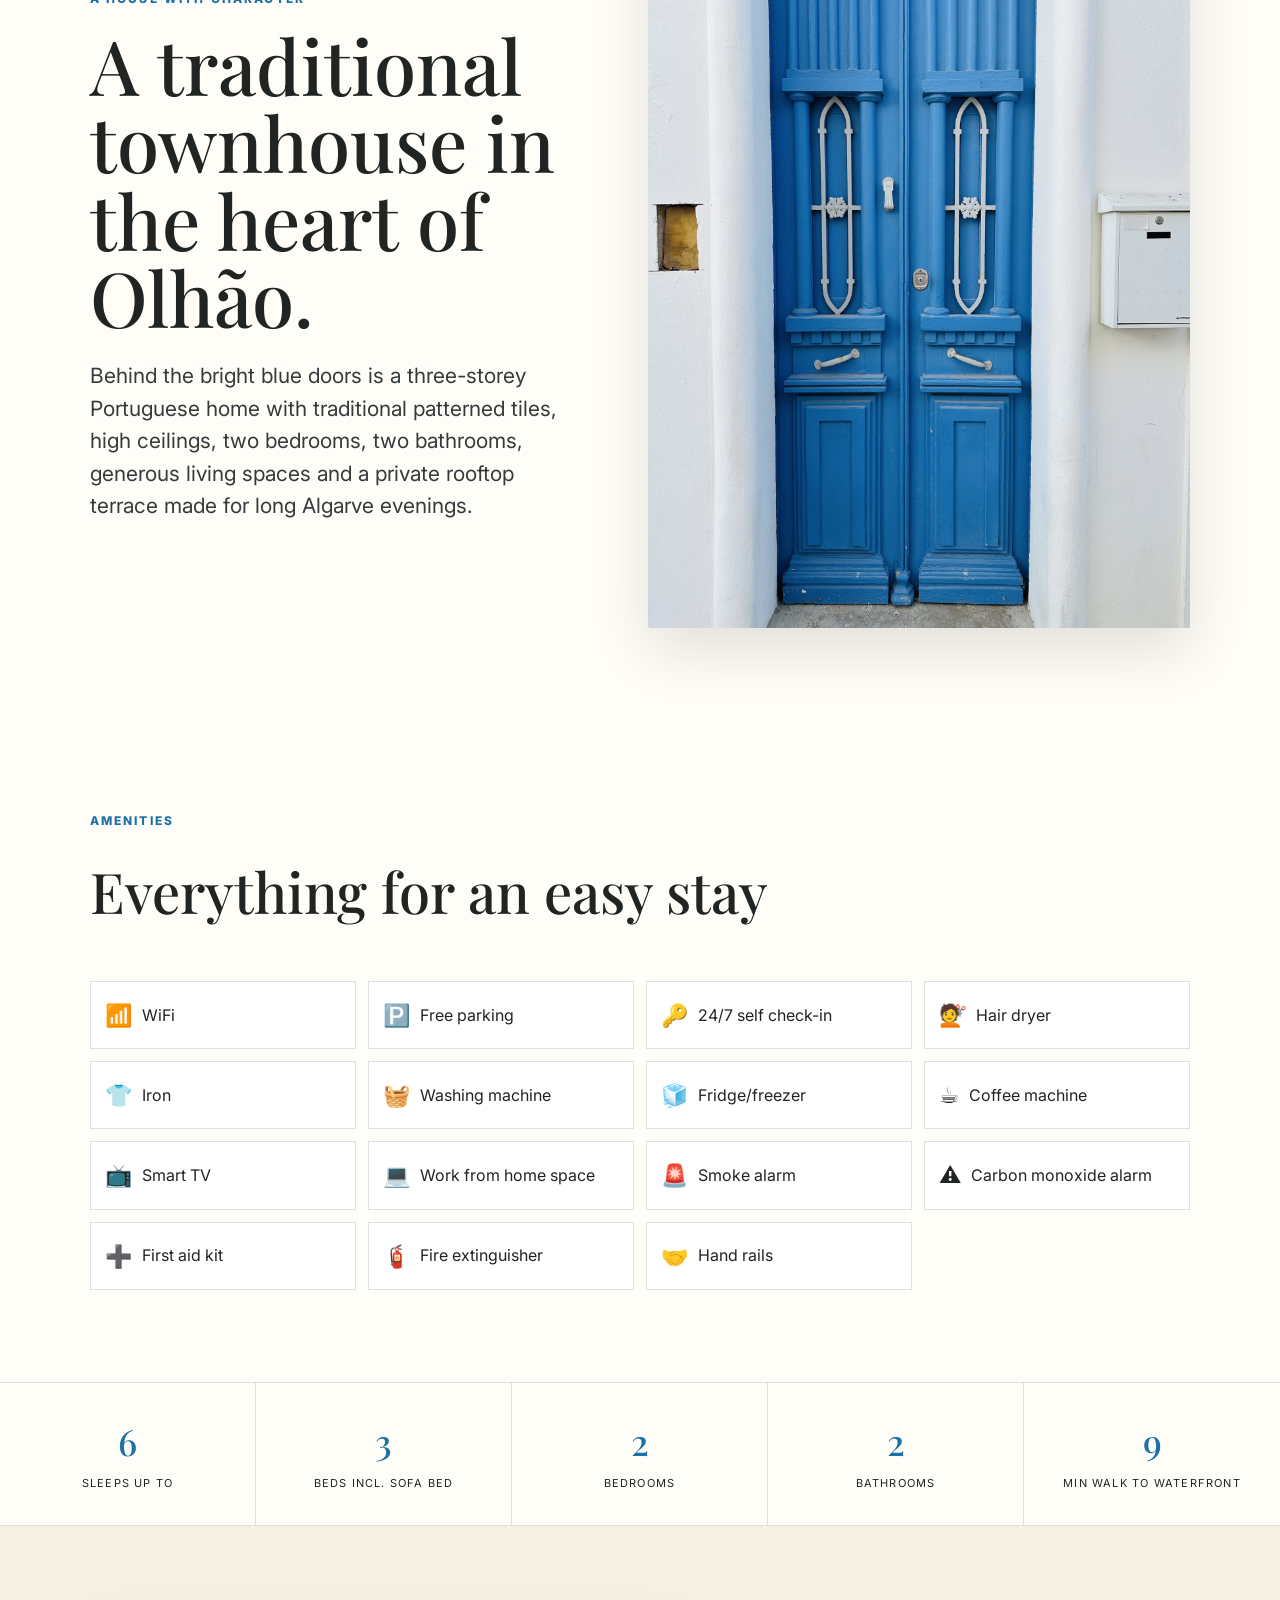
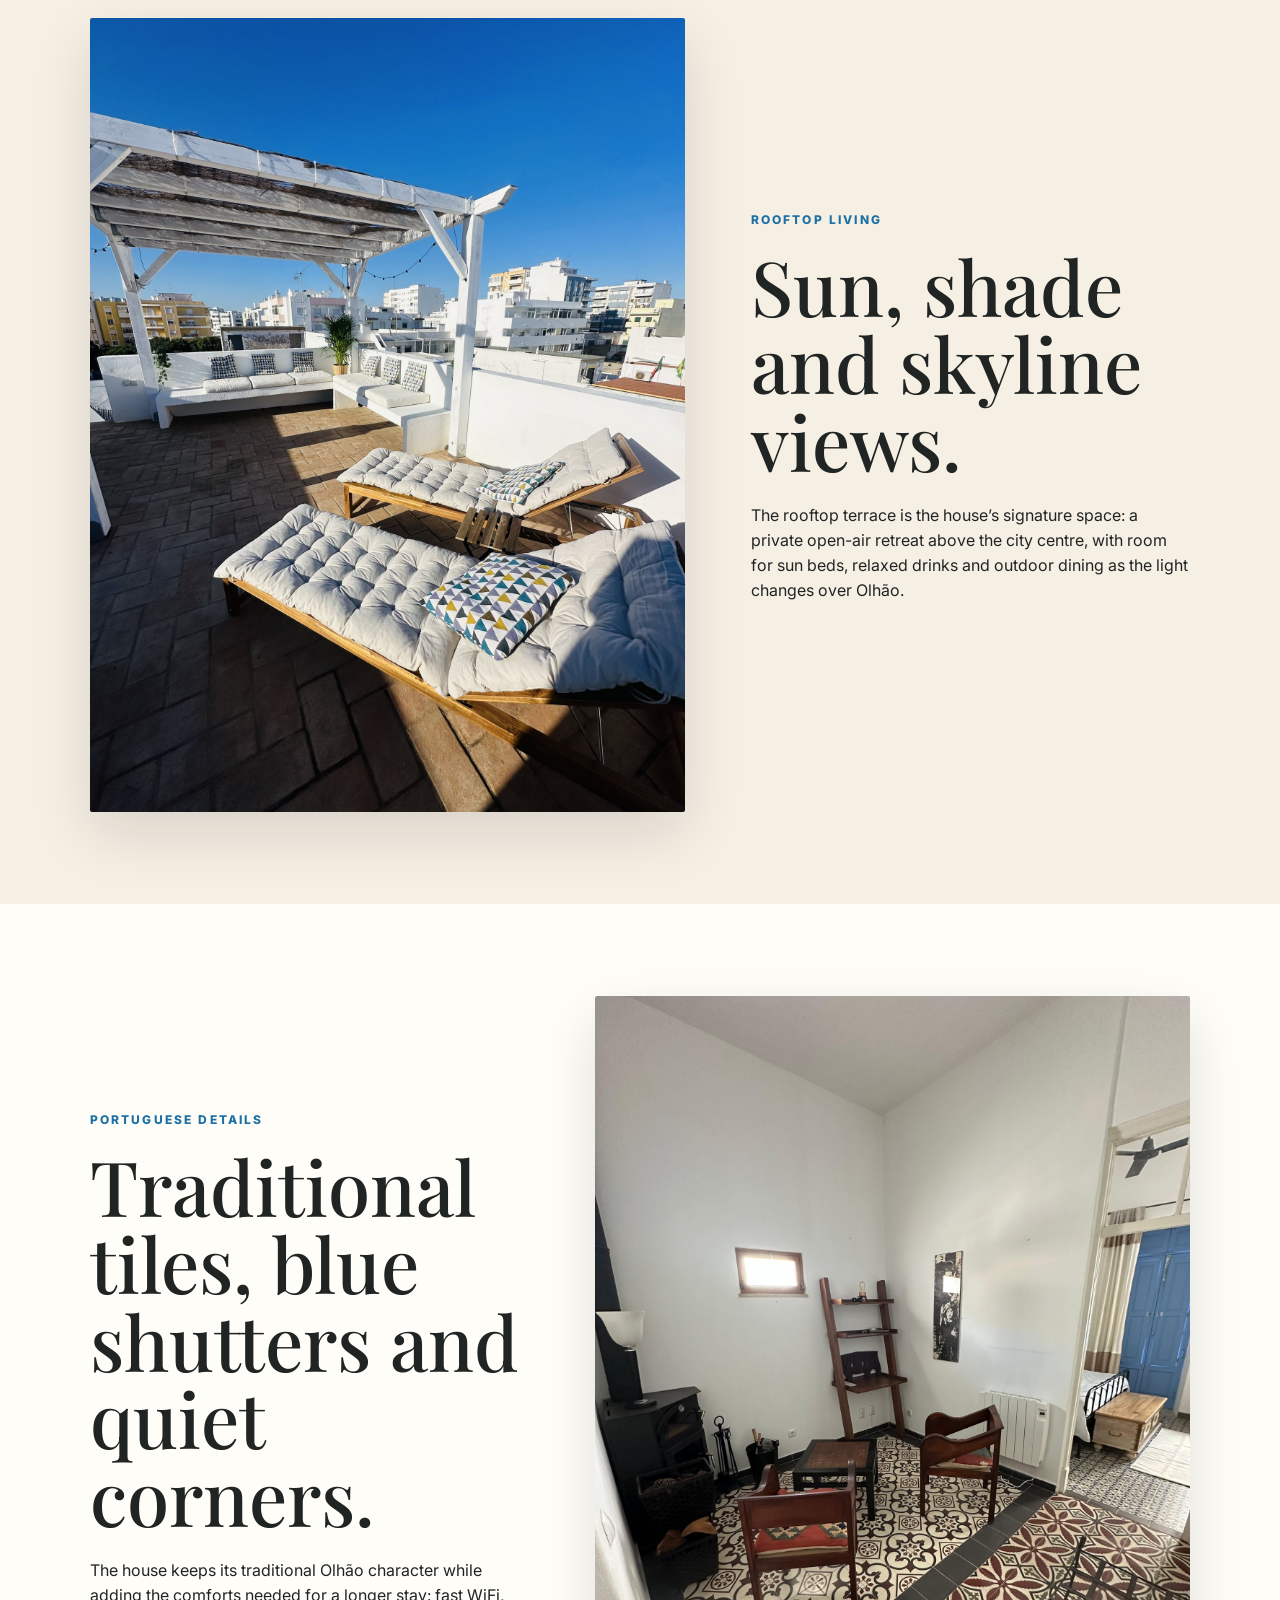
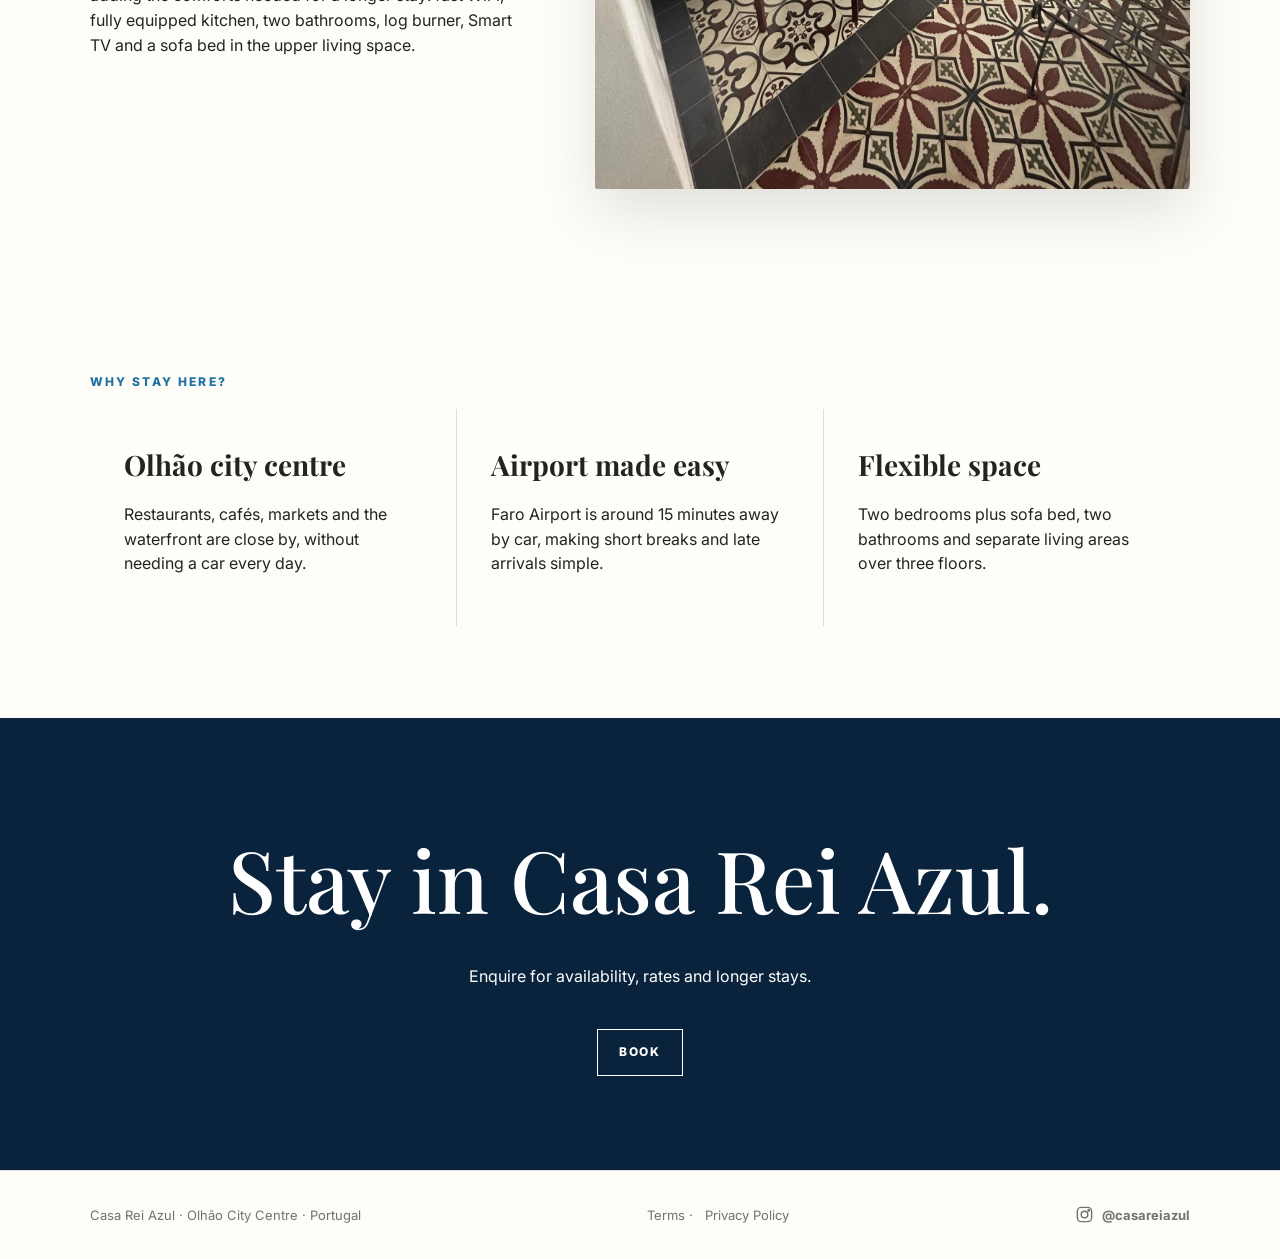
==== commit 4732b835: "Add files via upload" ====
--- a/index.html
+++ b/index.html
@@ -1,4 +1,4 @@
-<!doctype html><html lang="en"><head><meta charset="utf-8"><meta name="viewport" content="width=device-width, initial-scale=1"><title>Casa Rei Azul | Boutique Townhouse in Olhão City Centre</title><meta name="description" content="Casa Rei Azul is a boutique Portuguese townhouse in Olhão city centre with 3 beds, rooftop terrace, free parking, self check-in and easy access to Faro Airport."><link rel="preconnect" href="https://fonts.googleapis.com"><link rel="preconnect" href="https://fonts.gstatic.com" crossorigin><link href="https://fonts.googleapis.com/css2?family=Inter:wght@400;600;700;800&family=Playfair+Display:wght@500;600&display=swap" rel="stylesheet"><link rel="stylesheet" href="styles.css"></head><body><nav class="nav"><a class="brand" href="index.html">CASA REI AZUL</a><div class="links"><a href="index.html">Stay</a><a href="olhao.html">Things to do</a><a href="book.html" class="booklink">Book</a><button class="lang active" data-lang="en">EN</button><button class="lang" data-lang="pt">PT</button></div></nav><a class="sticky-book" href="book.html">Book</a><a class="whatsapp" href="https://wa.me/447735979313" target="_blank" rel="noopener" aria-label="Open WhatsApp">WhatsApp</a>
+<!doctype html><html lang="en"><head><meta charset="utf-8"><meta name="viewport" content="width=device-width, initial-scale=1"><title>Casa Rei Azul | Boutique Townhouse in Olhão City Centre</title><meta name="description" content="Casa Rei Azul is a boutique Portuguese townhouse in Olhão city centre with 3 beds, rooftop terrace, free parking, self check-in and easy access to Faro Airport."><link rel="preconnect" href="https://fonts.googleapis.com"><link rel="preconnect" href="https://fonts.gstatic.com" crossorigin><link href="https://fonts.googleapis.com/css2?family=Inter:wght@400;600;700;800&family=Playfair+Display:wght@500;600&display=swap" rel="stylesheet"><link rel="stylesheet" href="styles.css"></head><body><nav class="nav"><a class="brand" href="index.html">CASA REI AZUL</a><div class="links"><a href="index.html">Stay</a><a href="olhao.html">Things to do</a><a href="book.html" class="booklink">Book</a></div></nav><a class="sticky-book" href="book.html">Book</a><a class="whatsapp" href="https://wa.me/447735979313" target="_blank" rel="noopener" aria-label="Open WhatsApp">WhatsApp</a>
 <header class="hero"><div><h1>Casa<br>Rei Azul</h1><p>Boutique Portuguese Townhouse · Olhão · Algarve</p><div class="hero-stats"><span>2 Bedrooms</span><span>2 Bathrooms</span><span>Sleeps 6</span><span>15 min from Faro Airport</span><span>Free parking</span><span>Rooftop terrace</span><span>24/7 self check-in</span></div></header>
 <section class="section"><div class="eyebrow">Gallery</div><h2 class="serif big-title">See the house</h2><p class="lead narrow">A first look at the blue façade, rooftop terrace, bedrooms, living spaces and traditional Portuguese details.</p><div class="gallery-grid top-gallery"><figure class="wide" data-lightbox data-caption="Bright blue façade with Portuguese tile details in Olhão city centre."><img src="assets/images/facade.jpg" alt="Casa Rei Azul blue façade"><figcaption>Blue façade</figcaption></figure><figure class="wide" data-lightbox data-caption="Private rooftop terrace with loungers, shaded seating and views across Olhão."><img src="assets/images/rooftop-terrace.jpg" alt="Rooftop terrace"><figcaption>Rooftop terrace</figcaption></figure><figure data-lightbox data-caption="Main bedroom with blue windows and traditional Portuguese patterned tiles."><img src="assets/images/master-bedroom.jpg" alt="Main bedroom"><figcaption>Main bedroom</figcaption></figure><figure data-lightbox data-caption="Bright upper living space with comfortable seating and doors towards the terrace."><img src="assets/images/kitchen--living-area.jpg" alt="Living room"><figcaption>Living space</figcaption></figure><figure data-lightbox data-caption="Outdoor dining on the private terrace, made for slow breakfasts and evening drinks."><img src="assets/images/outdoor-table-and-chairs.jpg" alt="Kitchen and dining area"><figcaption>Outdoor dining</figcaption></figure><figure data-lightbox data-caption="Bathroom with patterned tiles and walk-in shower."><img src="assets/images/bathroom-1.jpg" alt="First bathroom with patterned Portuguese tiles"><figcaption>Bathroom one</figcaption></figure><figure data-lightbox data-caption="Second bedroom with traditional details and calm blue accents."><img src="assets/images/2nd-bedroom.jpg" alt="Second bedroom at Casa Rei Azul"><figcaption>Second bedroom</figcaption></figure><figure data-lightbox data-caption="Second bathroom with a bright, practical layout for guests."><img src="assets/images/bathroom-2.jpg" alt="Second bathroom at Casa Rei Azul"><figcaption>Bathroom two</figcaption></figure><figure data-lightbox data-caption="A quiet bedroom detail capturing the colours, textures and atmosphere of Casa Rei Azul."><img src="assets/images/bedroom-creative.jpg" alt="Creative bedroom detail at Casa Rei Azul"><figcaption>Bedroom details</figcaption></figure><figure data-lightbox data-caption="The rooftop terrace after dark — a peaceful place for a final drink beneath the Olhão night sky."><img src="assets/images/rooftop-night.jpg" alt="Casa Rei Azul rooftop terrace at night"><figcaption>Evenings on the rooftop</figcaption></figure></div></section>
 <section class="section story-section"><div class="eyebrow">Our story</div><h2 class="serif">A place we fell in love with.</h2><p>We fell in love with Olhão for its light, its tiled streets, the markets and the feeling that life moves at a gentler pace. Casa Rei Azul is our way of sharing that feeling — a characterful home where you can settle in, explore on foot and experience the town as we do.</p><p>We hope you will arrive as a guest, feel at home behind the blue doors, and leave with a little of Olhão in your heart.</p></section>
@@ -8,4 +8,4 @@
 <section class="section feature"><img src="assets/images/rooftop-terrace.jpg" alt="Large rooftop terrace with city views"><div class="copy"><div class="eyebrow">Rooftop living</div><h2>Sun, shade and skyline views.</h2><p>The rooftop terrace is the house’s signature space: a private open-air retreat above the city centre, with room for sun beds, relaxed drinks and outdoor dining as the light changes over Olhão.</p></div></section>
 <section class="section feature reverse"><img src="assets/images/landing.jpg" alt="Traditional patterned Portuguese tiles and quiet interior details"><div class="copy"><div class="eyebrow">Portuguese details</div><h2>Traditional tiles, blue shutters and quiet corners.</h2><p>The house keeps its traditional Olhão character while adding the comforts needed for a longer stay: fast WiFi, fully equipped kitchen, two bathrooms, log burner, Smart TV and a sofa bed in the upper living space.</p></div></section>
 <section class="section"><div class="eyebrow">Why stay here?</div><div class="tiles"><div class="tile"><h3>Olhão city centre</h3><p>Restaurants, cafés, markets and the waterfront are close by, without needing a car every day.</p></div><div class="tile"><h3>Airport made easy</h3><p>Faro Airport is around 15 minutes away by car, making short breaks and late arrivals simple.</p></div><div class="tile"><h3>Flexible space</h3><p>Two bedrooms plus sofa bed, two bathrooms and separate living areas over three floors.</p></div></div></section>
-<section class="cta"><h2>Stay in Casa Rei Azul.</h2><p>Enquire for availability, rates and longer stays.</p><br><a class="btn" href="book.html">Book</a></section><footer class="footer"><span>Casa Rei Azul · Olhão City Centre · Portugal</span><span><a href="terms.html">Terms</a> · <a href="privacy.html">Privacy Policy</a></span></footer><script src="script.js"></script></body></html>
+<section class="cta"><h2>Stay in Casa Rei Azul.</h2><p>Enquire for availability, rates and longer stays.</p><br><a class="btn" href="book.html">Book</a></section><footer class="footer"><span>Casa Rei Azul · Olhão City Centre · Portugal</span><span><a href="terms.html">Terms</a> · <a href="privacy.html">Privacy Policy</a></span><span class="footer-social"><a class="instagram-link" href="https://www.instagram.com/casareiazul/" target="_blank" rel="noopener" aria-label="Casa Rei Azul on Instagram"><svg viewBox="0 0 24 24" aria-hidden="true"><rect x="3" y="3" width="18" height="18" rx="5"></rect><circle cx="12" cy="12" r="4.2"></circle><circle cx="17.4" cy="6.6" r="1"></circle></svg><span>@casareiazul</span></a></span></footer><script src="script.js"></script></body></html>
--- a/styles.css
+++ b/styles.css
@@ -78,3 +78,13 @@
 .booking-page{background:#f8f5ef}.booking-hero{min-height:76vh;position:relative;display:flex;align-items:flex-end;padding:150px 7vw 82px;color:#fff;background:url('assets/images/rooftop-terrace-night.jpg') center 58%/cover no-repeat}.booking-hero-overlay{position:absolute;inset:0;background:linear-gradient(90deg,rgba(5,25,42,.82) 0%,rgba(5,25,42,.52) 52%,rgba(5,25,42,.18) 100%),linear-gradient(0deg,rgba(5,25,42,.38),transparent 55%)}.booking-hero-content{position:relative;z-index:1;max-width:780px}.booking-hero .eyebrow{color:#d8ebf5}.booking-hero h1{font-family:'Playfair Display',Georgia,serif;font-size:clamp(54px,8vw,112px);line-height:.92;font-weight:500;margin:0 0 24px}.booking-hero p{max-width:600px;font-family:'Playfair Display',Georgia,serif;font-size:clamp(21px,2.2vw,30px);line-height:1.4;margin:0 0 32px}.booking-hero-button{background:rgba(255,255,255,.96);color:var(--deep);border-color:#fff}.direct-benefits{background:var(--paper)}.booking-heading{display:grid;grid-template-columns:.7fr 1.3fr;gap:32px;align-items:end;margin-bottom:44px}.booking-heading h2,.booking-form-intro h2{font-family:'Playfair Display',Georgia,serif;font-size:clamp(40px,5vw,68px);line-height:1.04;font-weight:500;margin:0}.benefit-grid{display:grid;grid-template-columns:repeat(3,1fr);border-top:1px solid var(--line);border-bottom:1px solid var(--line)}.benefit-item{padding:34px 32px;border-right:1px solid var(--line)}.benefit-item:last-child{border-right:0}.benefit-number{display:block;color:var(--blue);font-size:11px;font-weight:800;letter-spacing:.18em;margin-bottom:30px}.benefit-item h3,.included-card h3,.next-steps h3{font-family:'Playfair Display',Georgia,serif;font-size:28px;font-weight:500;margin:0 0 10px}.benefit-item p{color:var(--muted);margin:0}.booking-section{display:grid;grid-template-columns:minmax(0,1.45fr) minmax(310px,.72fr);gap:54px;align-items:start}.booking-form-panel{background:var(--paper);padding:clamp(28px,5vw,62px);border:1px solid var(--line)}.booking-form-intro{border-bottom:1px solid var(--line);padding-bottom:36px;margin-bottom:38px}.booking-form-intro p{font-size:18px;color:var(--muted);max-width:680px;margin:20px 0 0}.booking-form fieldset{border:0;border-bottom:1px solid var(--line);padding:0 0 38px;margin:0 0 38px}.booking-form legend{display:flex;align-items:center;gap:13px;width:100%;font-family:'Playfair Display',Georgia,serif;font-size:27px;margin-bottom:24px}.booking-form legend span{display:grid;place-items:center;width:31px;height:31px;border-radius:50%;background:var(--blue);color:#fff;font-family:Inter,sans-serif;font-size:12px;font-weight:800}.booking-fields{display:grid;gap:18px;margin-bottom:18px}.booking-fields.two-column{grid-template-columns:1fr 1fr}.booking-form label{display:block;font-size:12px;font-weight:800;letter-spacing:.08em;text-transform:uppercase}.booking-form input,.booking-form textarea,.booking-form select{display:block;width:100%;margin-top:9px;border:1px solid rgba(32,37,36,.22);border-radius:0;background:#fff;padding:15px 16px;color:var(--ink);font:400 16px/1.4 Inter,sans-serif;transition:border-color .2s,box-shadow .2s}.booking-form textarea{resize:vertical;min-height:145px}.booking-form input:focus,.booking-form textarea:focus,.booking-form select:focus{outline:0;border-color:var(--blue);box-shadow:0 0 0 3px rgba(30,113,165,.12)}.field-help,.response-note{margin:3px 0 0;color:var(--muted);font-size:13px}.booking-consent{margin:-8px 0 26px}.booking-checkbox{display:flex!important;align-items:flex-start;gap:12px;text-transform:none!important;letter-spacing:0!important;font-weight:400!important;font-size:14px!important}.booking-checkbox input{width:18px!important;height:18px;margin:2px 0 0!important;flex:0 0 auto}.booking-checkbox a{text-decoration:underline}.booking-submit{width:100%;display:flex;align-items:center;justify-content:space-between;padding:18px 20px;border:0;cursor:pointer}.booking-submit span:last-child{font-size:21px}.response-note{text-align:center;margin-top:14px}.form-message{display:none;padding:14px 16px;margin:0 0 18px;font-size:14px}.form-message.visible{display:block}.form-message.error{background:#fff1ed;border-left:4px solid #b64d2f}.form-message.success{background:#edf7f2;border-left:4px solid #277652}.booking-summary{position:sticky;top:104px;display:grid;gap:20px}.booking-image-wrap{position:relative;overflow:hidden}.booking-image-wrap img{width:100%;height:340px;object-fit:cover}.booking-image-caption{position:absolute;left:0;right:0;bottom:0;padding:45px 20px 18px;background:linear-gradient(transparent,rgba(4,18,30,.8));color:#fff;font-family:'Playfair Display',Georgia,serif;font-size:20px}.stay-card,.included-card,.next-steps{background:var(--paper);border:1px solid var(--line);padding:26px}.summary-row{display:flex;justify-content:space-between;gap:18px;border-top:1px solid var(--line);padding:15px 0}.summary-row:last-child{padding-bottom:0}.summary-row span{font-size:13px;color:var(--muted)}.summary-row strong{text-align:right;font-size:13px}.included-card ul{list-style:none;margin:16px 0 0;padding:0;display:grid;grid-template-columns:1fr 1fr;gap:11px 18px}.included-card li{position:relative;padding-left:19px;font-size:13px}.included-card li:before{content:'✓';position:absolute;left:0;color:var(--blue);font-weight:800}.next-steps ol{list-style:none;margin:18px 0 0;padding:0}.next-steps li{display:flex;gap:13px;align-items:flex-start;margin-bottom:14px}.next-steps li:last-child{margin-bottom:0}.next-steps li span{display:grid;place-items:center;width:25px;height:25px;flex:0 0 25px;border:1px solid var(--blue);color:var(--blue);border-radius:50%;font-size:11px;font-weight:800}.next-steps li p{margin:2px 0 0;font-size:14px}.booking-contact{text-align:center;color:var(--muted);font-size:13px;margin:4px 0}.booking-contact a{color:var(--blue);font-weight:700}.booking-page .footer{background:var(--paper)}
 @media(max-width:1000px){.booking-section{grid-template-columns:1fr}.booking-summary{position:static;grid-template-columns:1fr 1fr}.booking-image-wrap{grid-column:1/-1}.booking-image-wrap img{height:420px}.booking-contact{grid-column:1/-1}}
 @media(max-width:720px){.booking-hero{min-height:70vh;padding:130px 22px 58px;background-position:63% center}.booking-hero-overlay{background:linear-gradient(90deg,rgba(5,25,42,.79),rgba(5,25,42,.36)),linear-gradient(0deg,rgba(5,25,42,.55),transparent)}.booking-heading{grid-template-columns:1fr}.benefit-grid{grid-template-columns:1fr}.benefit-item{border-right:0;border-bottom:1px solid var(--line);padding:28px 0}.benefit-item:last-child{border-bottom:0}.booking-section{gap:28px}.booking-form-panel{padding:28px 20px}.booking-fields.two-column{grid-template-columns:1fr}.booking-summary{grid-template-columns:1fr}.booking-image-wrap,.booking-contact{grid-column:auto}.booking-image-wrap img{height:300px}.included-card ul{grid-template-columns:1fr}.booking-form legend{font-size:24px}}
+
+
+/* Social footer link */
+.footer-social{display:flex;align-items:center}.instagram-link{display:inline-flex;align-items:center;gap:8px;font-weight:700}.instagram-link svg{width:19px;height:19px;fill:none;stroke:currentColor;stroke-width:1.8}.instagram-link:hover{text-decoration:underline}
+.optional-label{margin-left:7px;color:var(--muted);font-size:10px;font-weight:600;letter-spacing:.06em}
+.booking-submit:disabled{cursor:wait;opacity:.7}
+
+/* Terms and conditions */
+.terms-hero{min-height:52vh}.terms-layout{display:grid;grid-template-columns:minmax(260px,.6fr) minmax(0,1.4fr);gap:64px;align-items:start}.terms-summary{position:sticky;top:100px;background:var(--paper);border:1px solid var(--line);padding:32px}.terms-summary h2{font-family:'Playfair Display',Georgia,serif;font-size:38px;font-weight:500;margin:8px 0 22px}.terms-summary dl{margin:0 0 28px}.terms-summary dl div{display:flex;justify-content:space-between;gap:20px;padding:14px 0;border-top:1px solid var(--line)}.terms-summary dt{color:var(--muted);font-size:13px}.terms-summary dd{margin:0;text-align:right;font-size:13px;font-weight:800}.terms-summary .btn{width:100%;text-align:center}.terms-content{max-width:820px}.terms-intro{font-family:'Playfair Display',Georgia,serif;font-size:24px;line-height:1.55;margin:0 0 46px}.terms-content section{padding:0 0 30px;margin:0 0 32px;border-bottom:1px solid var(--line)}.terms-content h2{font-family:'Playfair Display',Georgia,serif;font-size:31px;font-weight:500;margin:0 0 14px}.terms-content p{color:#424a4b;line-height:1.75;margin:0 0 13px}.terms-content a{text-decoration:underline}.legal-note{background:#eef6fa;border-left:4px solid var(--blue);padding:20px 22px;line-height:1.6}
+@media(max-width:820px){.footer{align-items:flex-start;gap:12px;flex-direction:column}.terms-layout{grid-template-columns:1fr;gap:38px}.terms-summary{position:static}.terms-hero{min-height:46vh}}
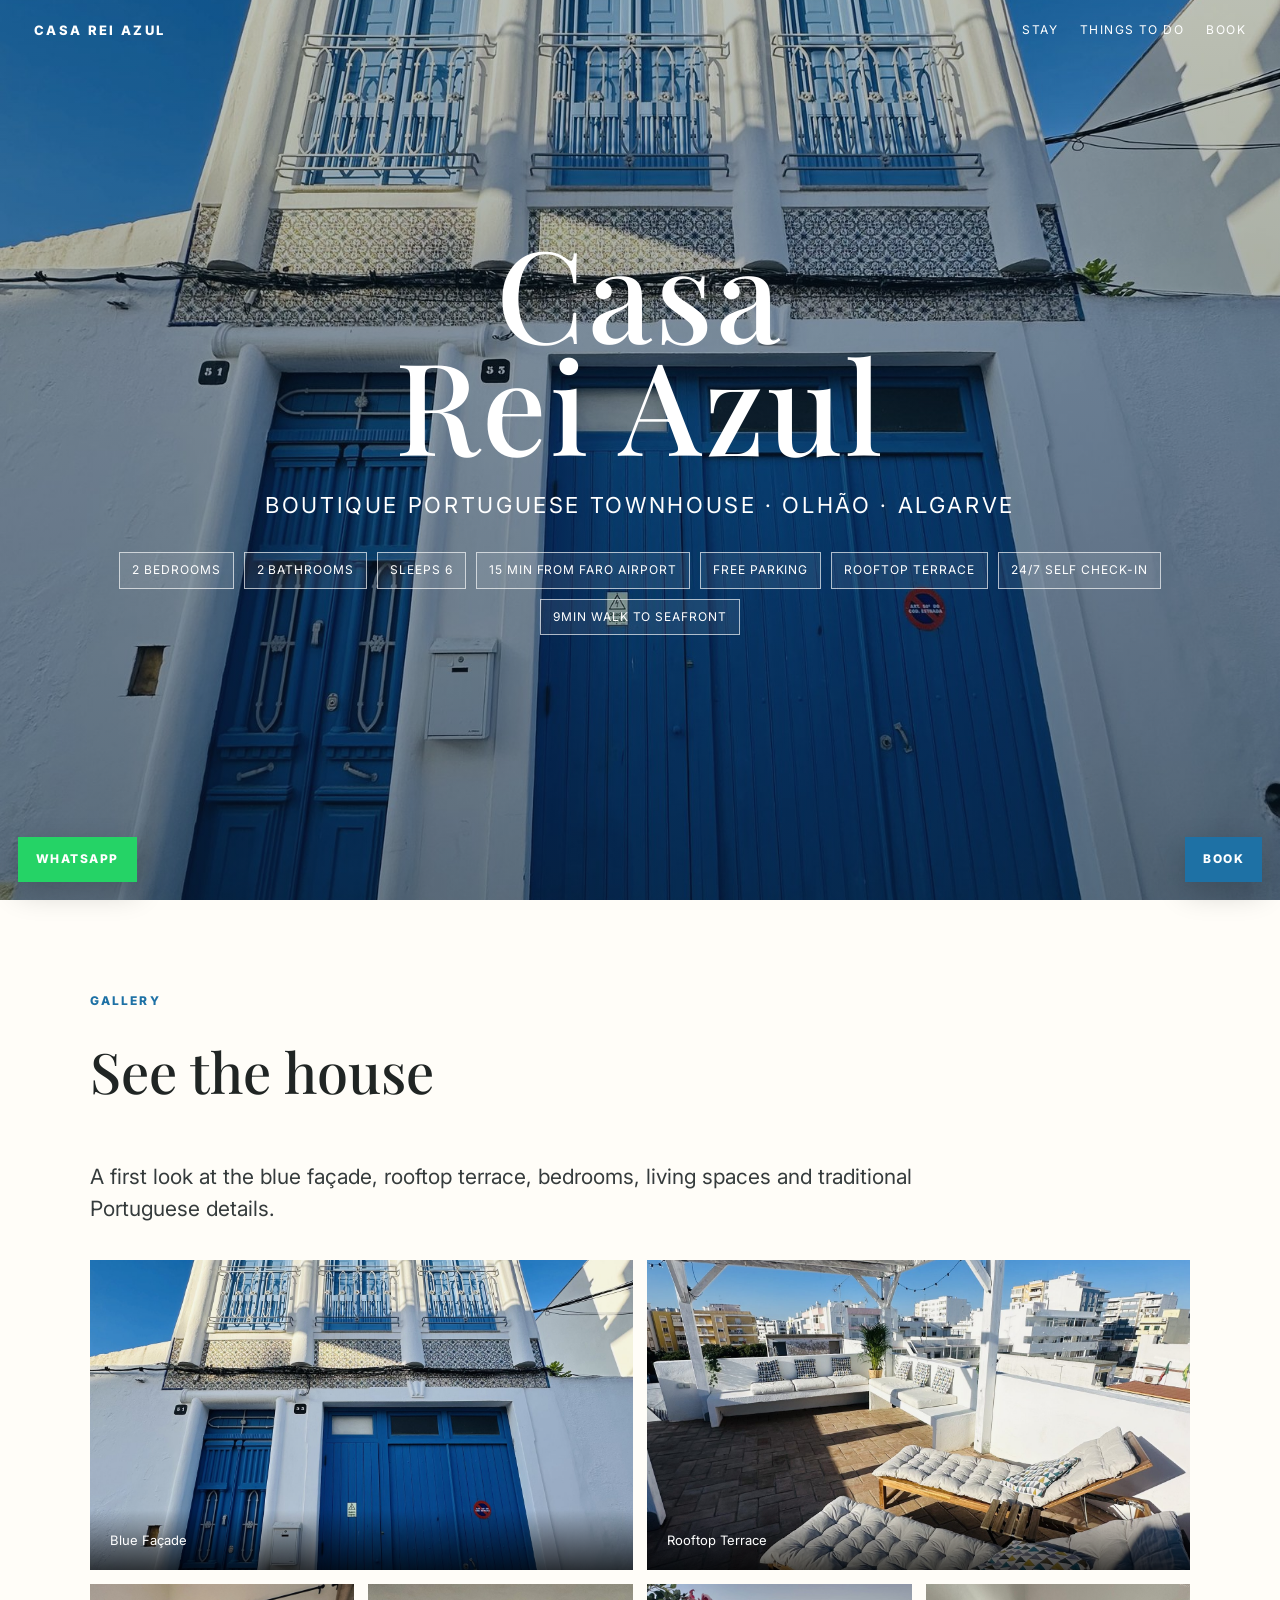
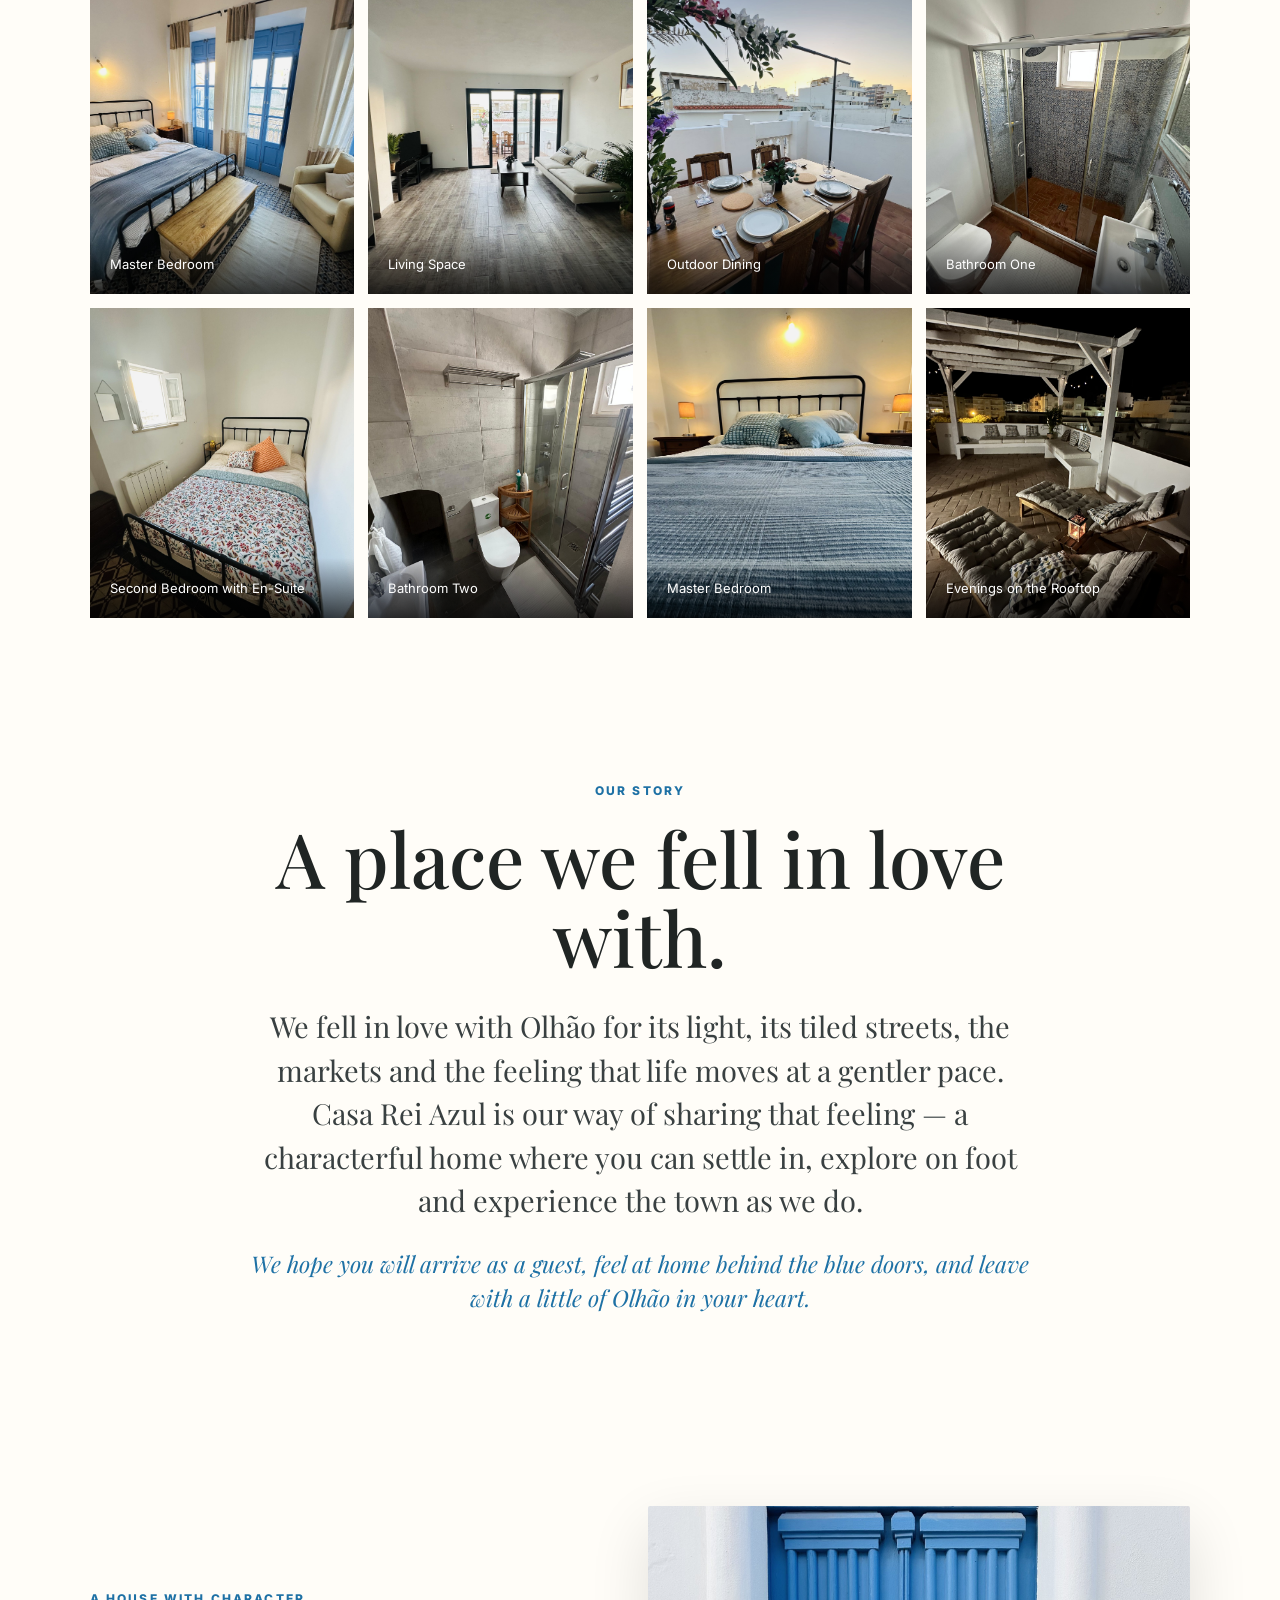
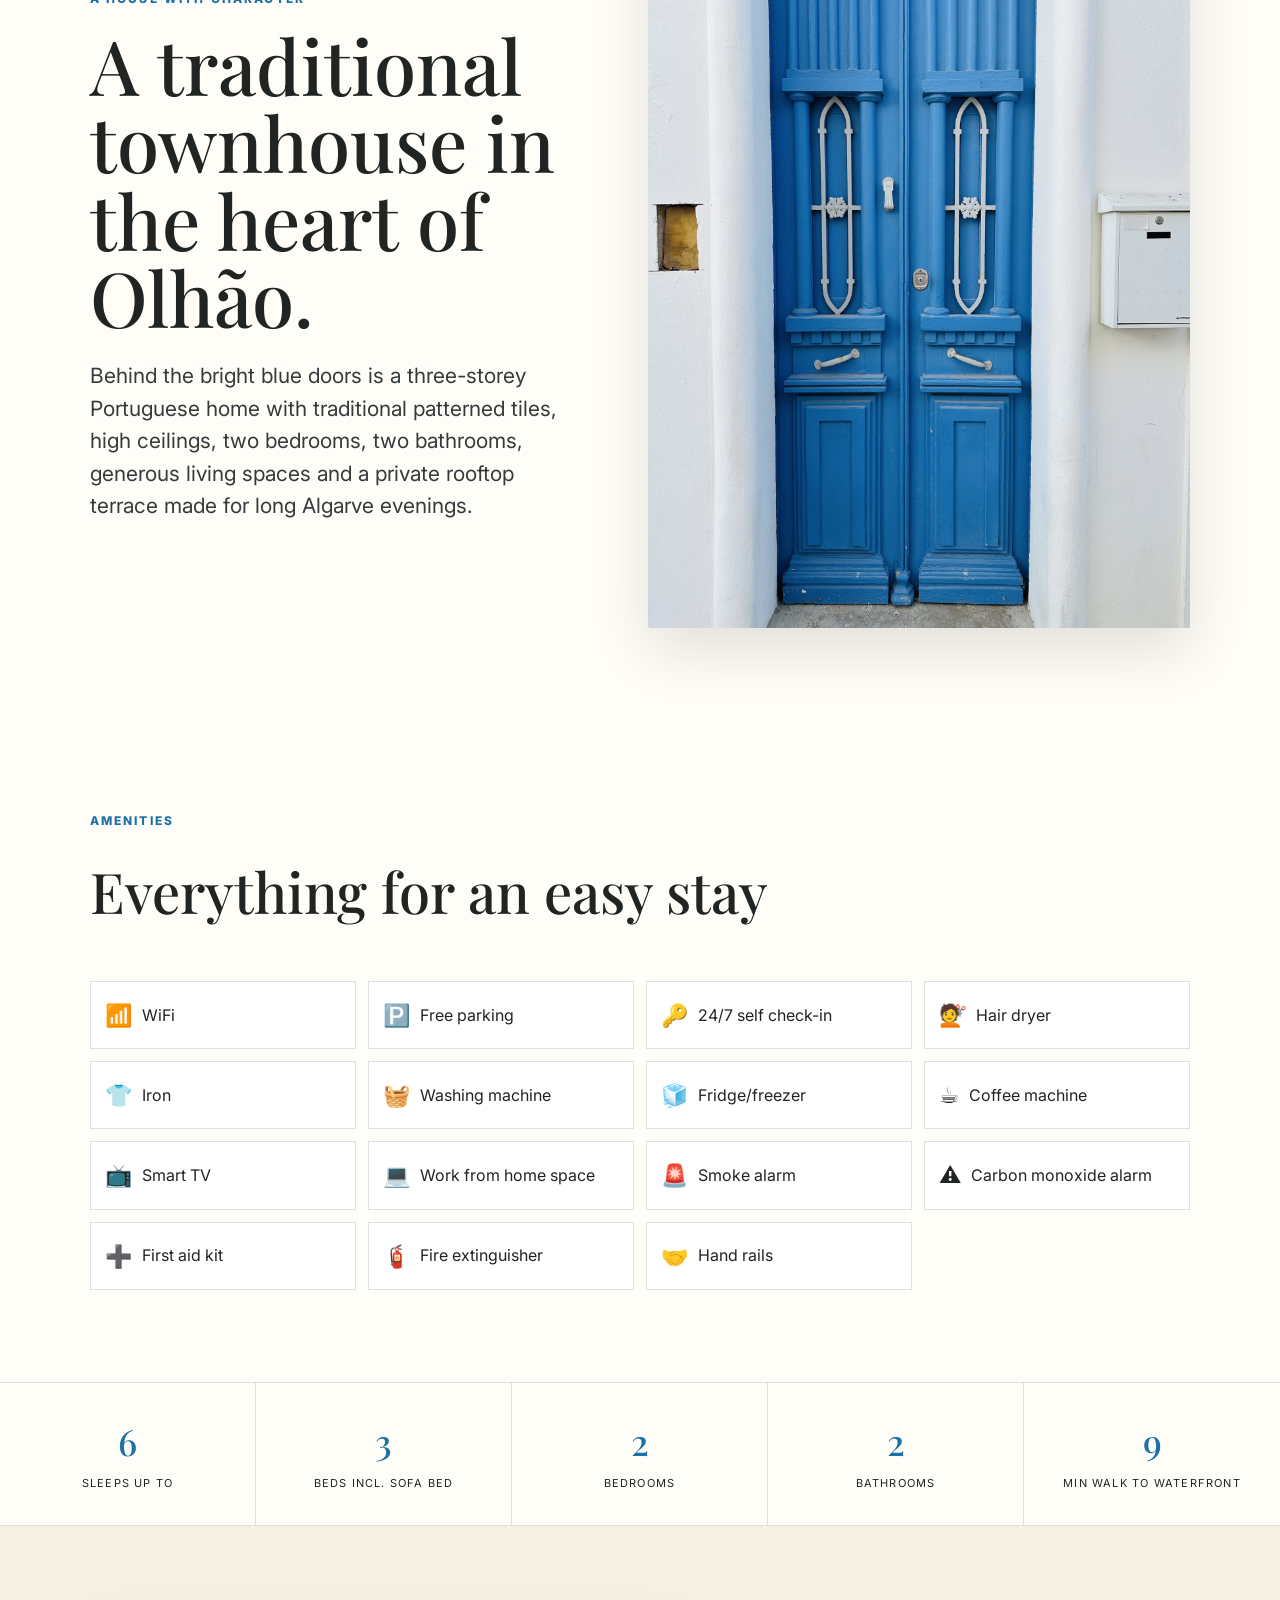
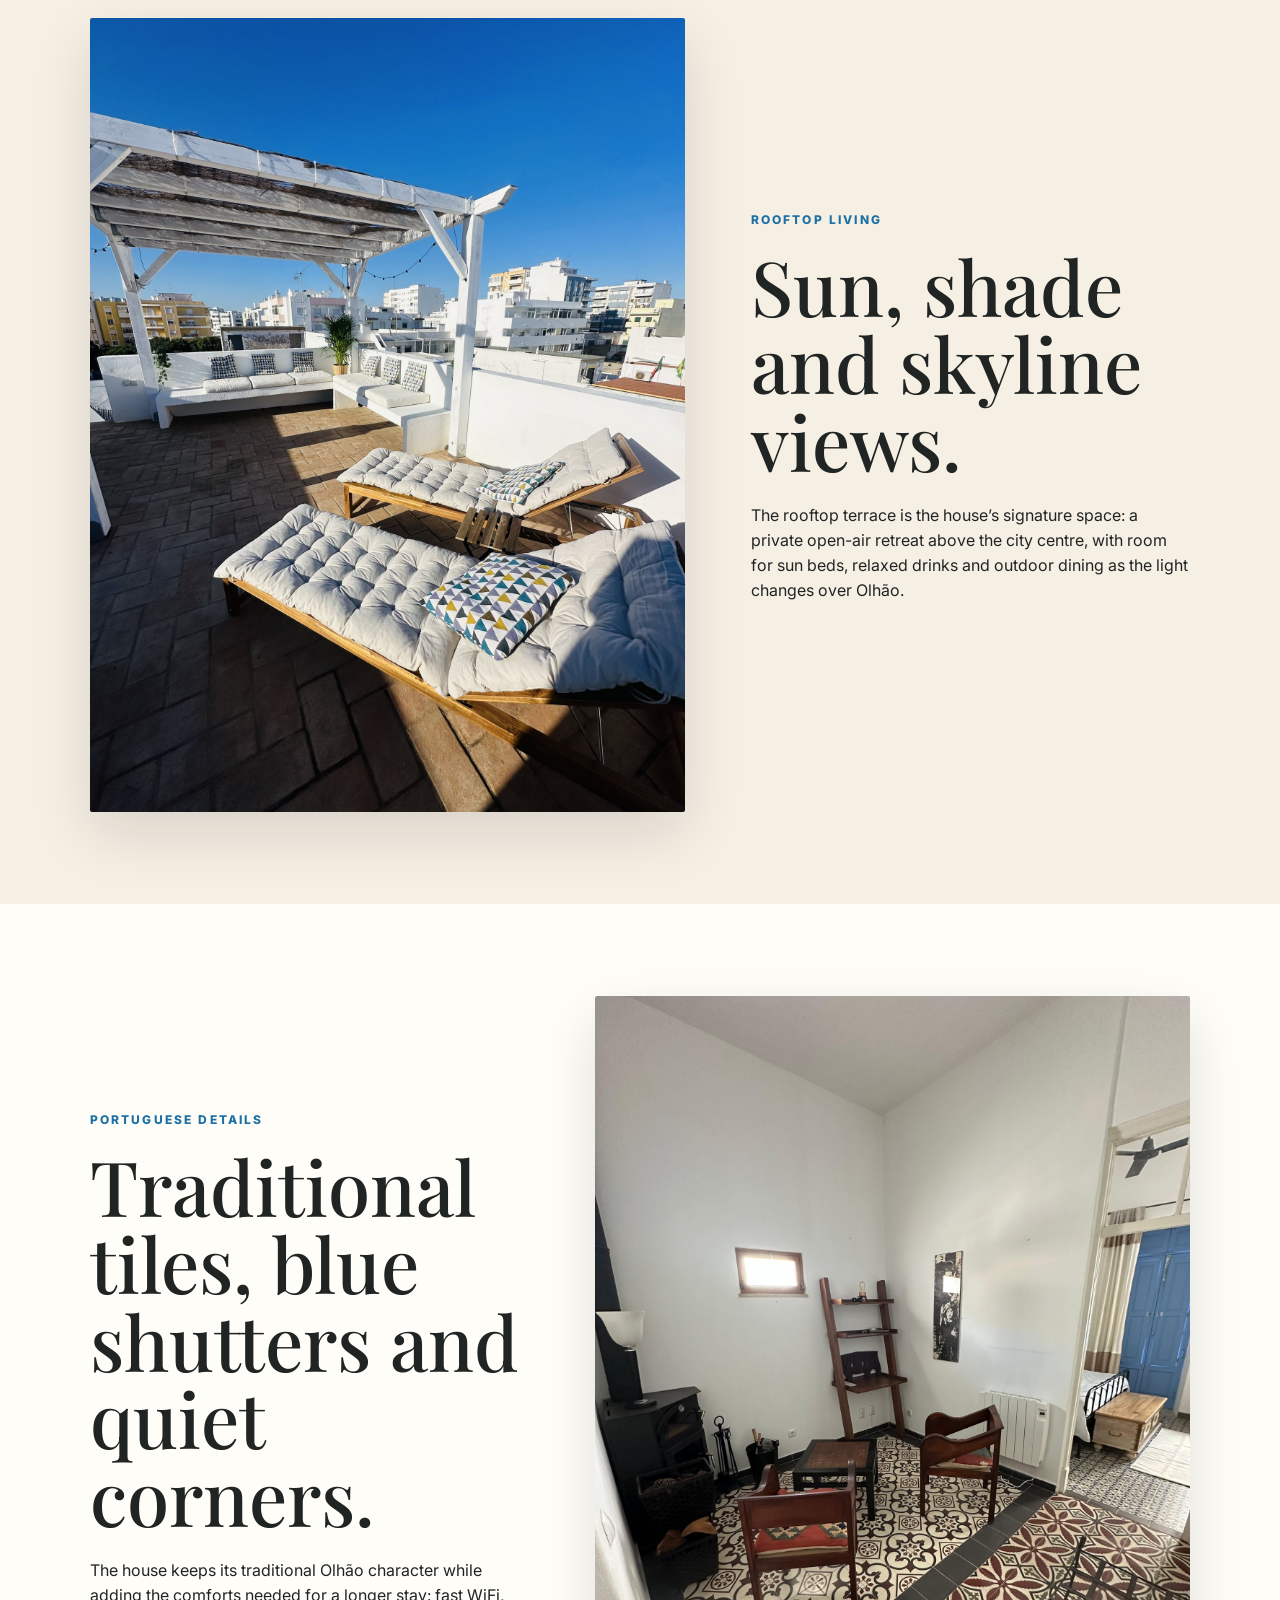
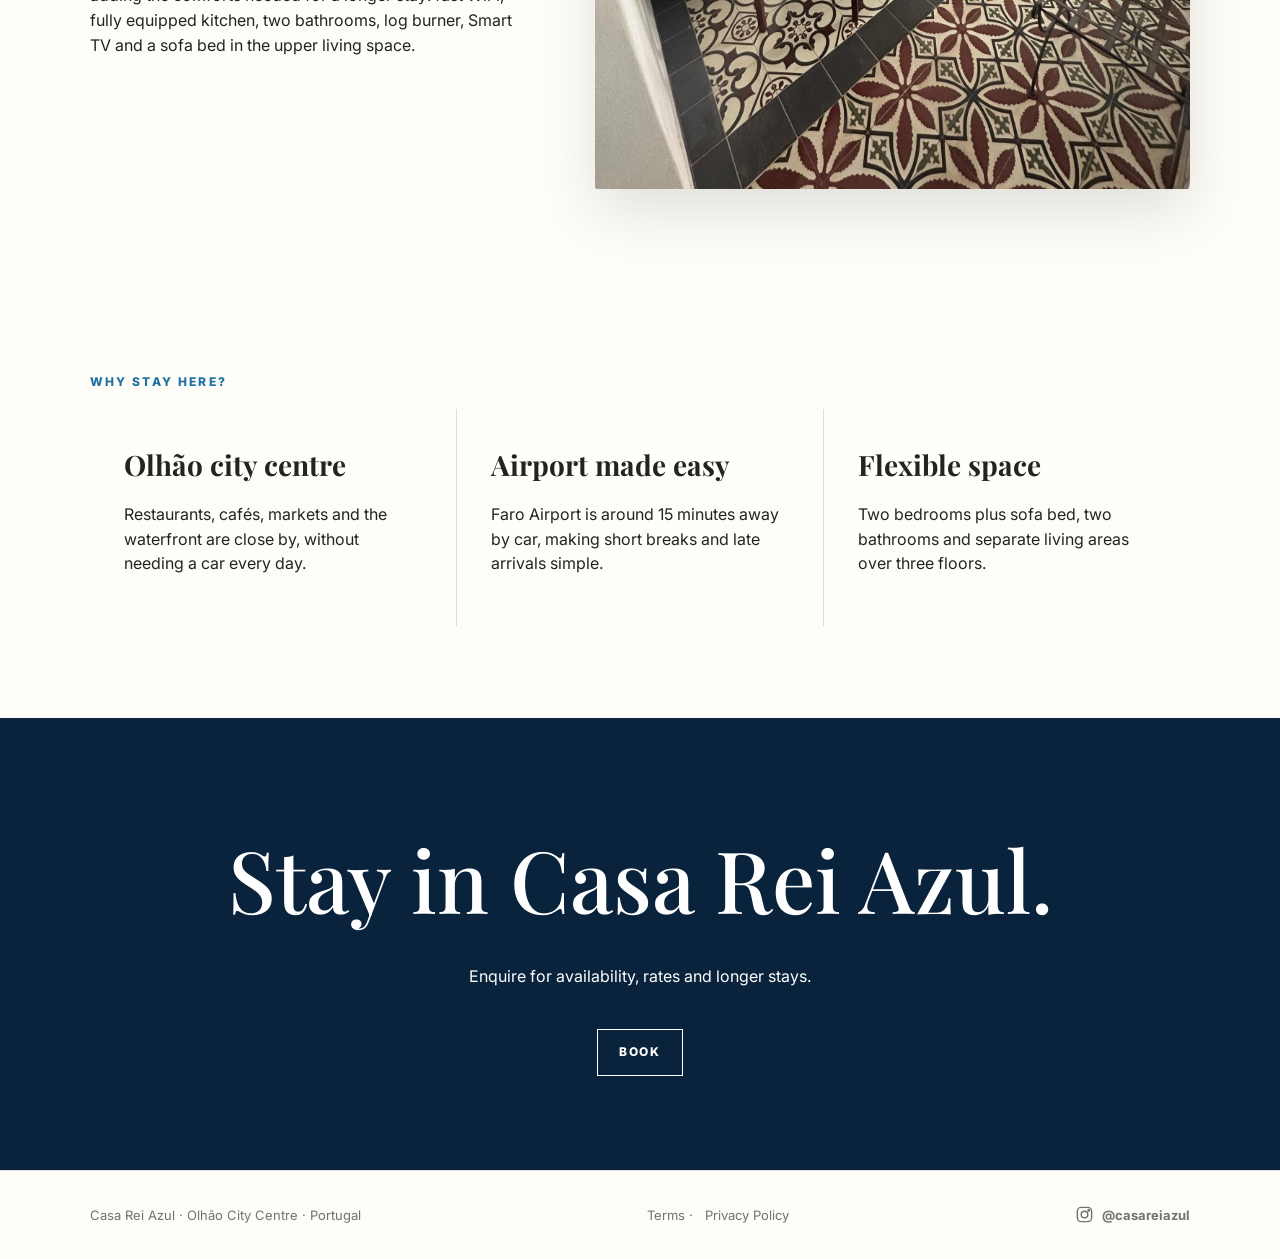
==== commit ec487ba2: "Update index.html" ====
--- a/index.html
+++ b/index.html
@@ -1,6 +1,6 @@
 <!doctype html><html lang="en"><head><meta charset="utf-8"><meta name="viewport" content="width=device-width, initial-scale=1"><title>Casa Rei Azul | Boutique Townhouse in Olhão City Centre</title><meta name="description" content="Casa Rei Azul is a boutique Portuguese townhouse in Olhão city centre with 3 beds, rooftop terrace, free parking, self check-in and easy access to Faro Airport."><link rel="preconnect" href="https://fonts.googleapis.com"><link rel="preconnect" href="https://fonts.gstatic.com" crossorigin><link href="https://fonts.googleapis.com/css2?family=Inter:wght@400;600;700;800&family=Playfair+Display:wght@500;600&display=swap" rel="stylesheet"><link rel="stylesheet" href="styles.css"></head><body><nav class="nav"><a class="brand" href="index.html">CASA REI AZUL</a><div class="links"><a href="index.html">Stay</a><a href="olhao.html">Things to do</a><a href="book.html" class="booklink">Book</a></div></nav><a class="sticky-book" href="book.html">Book</a><a class="whatsapp" href="https://wa.me/447735979313" target="_blank" rel="noopener" aria-label="Open WhatsApp">WhatsApp</a>
-<header class="hero"><div><h1>Casa<br>Rei Azul</h1><p>Boutique Portuguese Townhouse · Olhão · Algarve</p><div class="hero-stats"><span>2 Bedrooms</span><span>2 Bathrooms</span><span>Sleeps 6</span><span>15 min from Faro Airport</span><span>Free parking</span><span>Rooftop terrace</span><span>24/7 self check-in</span></div></header>
-<section class="section"><div class="eyebrow">Gallery</div><h2 class="serif big-title">See the house</h2><p class="lead narrow">A first look at the blue façade, rooftop terrace, bedrooms, living spaces and traditional Portuguese details.</p><div class="gallery-grid top-gallery"><figure class="wide" data-lightbox data-caption="Bright blue façade with Portuguese tile details in Olhão city centre."><img src="assets/images/facade.jpg" alt="Casa Rei Azul blue façade"><figcaption>Blue façade</figcaption></figure><figure class="wide" data-lightbox data-caption="Private rooftop terrace with loungers, shaded seating and views across Olhão."><img src="assets/images/rooftop-terrace.jpg" alt="Rooftop terrace"><figcaption>Rooftop terrace</figcaption></figure><figure data-lightbox data-caption="Main bedroom with blue windows and traditional Portuguese patterned tiles."><img src="assets/images/master-bedroom.jpg" alt="Main bedroom"><figcaption>Main bedroom</figcaption></figure><figure data-lightbox data-caption="Bright upper living space with comfortable seating and doors towards the terrace."><img src="assets/images/kitchen--living-area.jpg" alt="Living room"><figcaption>Living space</figcaption></figure><figure data-lightbox data-caption="Outdoor dining on the private terrace, made for slow breakfasts and evening drinks."><img src="assets/images/outdoor-table-and-chairs.jpg" alt="Kitchen and dining area"><figcaption>Outdoor dining</figcaption></figure><figure data-lightbox data-caption="Bathroom with patterned tiles and walk-in shower."><img src="assets/images/bathroom-1.jpg" alt="First bathroom with patterned Portuguese tiles"><figcaption>Bathroom one</figcaption></figure><figure data-lightbox data-caption="Second bedroom with traditional details and calm blue accents."><img src="assets/images/2nd-bedroom.jpg" alt="Second bedroom at Casa Rei Azul"><figcaption>Second bedroom</figcaption></figure><figure data-lightbox data-caption="Second bathroom with a bright, practical layout for guests."><img src="assets/images/bathroom-2.jpg" alt="Second bathroom at Casa Rei Azul"><figcaption>Bathroom two</figcaption></figure><figure data-lightbox data-caption="A quiet bedroom detail capturing the colours, textures and atmosphere of Casa Rei Azul."><img src="assets/images/bedroom-creative.jpg" alt="Creative bedroom detail at Casa Rei Azul"><figcaption>Bedroom details</figcaption></figure><figure data-lightbox data-caption="The rooftop terrace after dark — a peaceful place for a final drink beneath the Olhão night sky."><img src="assets/images/rooftop-night.jpg" alt="Casa Rei Azul rooftop terrace at night"><figcaption>Evenings on the rooftop</figcaption></figure></div></section>
+<header class="hero"><div><h1>Casa<br>Rei Azul</h1><p>Boutique Portuguese Townhouse · Olhão · Algarve</p><div class="hero-stats"><span>2 Bedrooms</span><span>2 Bathrooms</span><span>Sleeps 6</span><span>15 min from Faro Airport</span><span>Free parking</span><span>Rooftop terrace</span><span>24/7 self check-in</span><span>9min walk to seafront</span></div></header>
+<section class="section"><div class="eyebrow">Gallery</div><h2 class="serif big-title">See the house</h2><p class="lead narrow">A first look at the blue façade, rooftop terrace, bedrooms, living spaces and traditional Portuguese details.</p><div class="gallery-grid top-gallery"><figure class="wide" data-lightbox data-caption="Bright blue façade with Portuguese tile details in Olhão city centre."><img src="assets/images/facade.jpg" alt="Casa Rei Azul blue façade"><figcaption>Blue Façade</figcaption></figure><figure class="wide" data-lightbox data-caption="Private rooftop terrace with loungers, shaded seating and views across Olhão."><img src="assets/images/rooftop-terrace.jpg" alt="Rooftop terrace"><figcaption>Rooftop Terrace</figcaption></figure><figure data-lightbox data-caption="Main bedroom with blue windows and traditional Portuguese patterned tiles."><img src="assets/images/master-bedroom.jpg" alt="Main bedroom"><figcaption>Master Bedroom</figcaption></figure><figure data-lightbox data-caption="Bright upper living space with comfortable seating and doors towards the terrace."><img src="assets/images/kitchen--living-area.jpg" alt="Living room"><figcaption>Living Space</figcaption></figure><figure data-lightbox data-caption="Outdoor dining on the private terrace, made for slow breakfasts and evening drinks."><img src="assets/images/outdoor-table-and-chairs.jpg" alt="Kitchen and dining area"><figcaption>Outdoor Dining</figcaption></figure><figure data-lightbox data-caption="Bathroom with patterned tiles and walk-in shower."><img src="assets/images/bathroom-1.jpg" alt="First bathroom with patterned Portuguese tiles"><figcaption>Bathroom One</figcaption></figure><figure data-lightbox data-caption="Second bedroom with traditional details and calm blue accents."><img src="assets/images/2nd-bedroom.jpg" alt="Second bedroom at Casa Rei Azul"><figcaption>Second Bedroom with En-Suite</figcaption></figure><figure data-lightbox data-caption="Second bathroom with a bright, practical layout for guests."><img src="assets/images/bathroom-2.jpg" alt="Second bathroom at Casa Rei Azul"><figcaption>Bathroom Two</figcaption></figure><figure data-lightbox data-caption="A quiet bedroom detail capturing the colours, textures and atmosphere of Casa Rei Azul."><img src="assets/images/bedroom-creative.jpg" alt="Creative bedroom detail at Casa Rei Azul"><figcaption>Master Bedroom</figcaption></figure><figure data-lightbox data-caption="The rooftop terrace after dark — a peaceful place for a final drink beneath the Olhão night sky."><img src="assets/images/rooftop-night.jpg" alt="Casa Rei Azul rooftop terrace at night"><figcaption>Evenings on the Rooftop</figcaption></figure></div></section>
 <section class="section story-section"><div class="eyebrow">Our story</div><h2 class="serif">A place we fell in love with.</h2><p>We fell in love with Olhão for its light, its tiled streets, the markets and the feeling that life moves at a gentler pace. Casa Rei Azul is our way of sharing that feeling — a characterful home where you can settle in, explore on foot and experience the town as we do.</p><p>We hope you will arrive as a guest, feel at home behind the blue doors, and leave with a little of Olhão in your heart.</p></section>
 <section class="section intro"><div><div class="eyebrow">A house with character</div><h2>A traditional townhouse in the heart of Olhão.</h2><p class="lead">Behind the bright blue doors is a three-storey Portuguese home with traditional patterned tiles, high ceilings, two bedrooms, two bathrooms, generous living spaces and a private rooftop terrace made for long Algarve evenings.</p></div><img src="assets/images/front-door.jpg" alt="Traditional blue front door of Casa Rei Azul"></section>
 <section class="section amenities-section"><div class="eyebrow">Amenities</div><h2 class="serif big-title">Everything for an easy stay</h2><div class="amenities amenity-icons"><div class="amenity"><b>📶</b>WiFi</div><div class="amenity"><b>🅿️</b>Free parking</div><div class="amenity"><b>🔑</b>24/7 self check-in</div><div class="amenity"><b>💇</b>Hair dryer</div><div class="amenity"><b>👕</b>Iron</div><div class="amenity"><b>🧺</b>Washing machine</div><div class="amenity"><b>🧊</b>Fridge/freezer</div><div class="amenity"><b>☕</b>Coffee machine</div><div class="amenity"><b>📺</b>Smart TV</div><div class="amenity"><b>💻</b>Work from home space</div><div class="amenity"><b>🚨</b>Smoke alarm</div><div class="amenity"><b>⚠️</b>Carbon monoxide alarm</div><div class="amenity"><b>➕</b>First aid kit</div><div class="amenity"><b>🧯</b>Fire extinguisher</div><div class="amenity"><b>🤝</b>Hand rails</div></div></section>
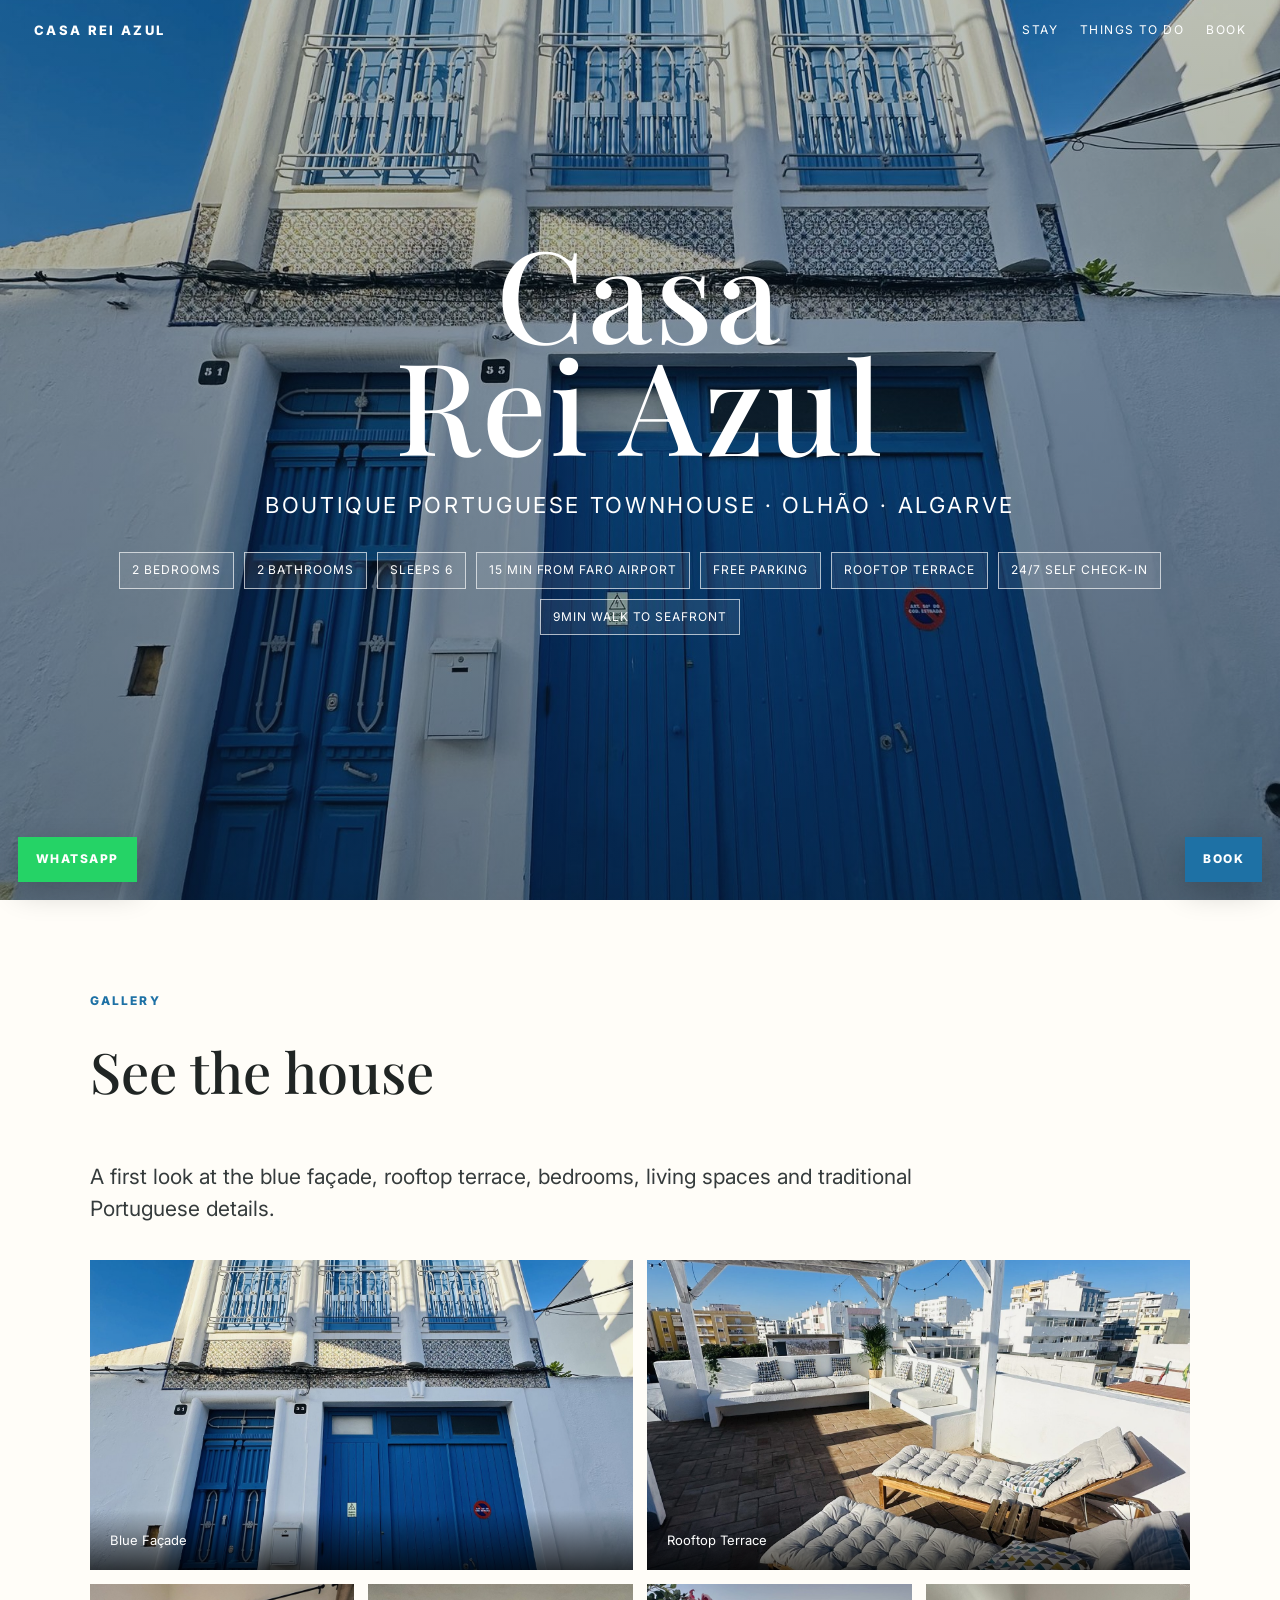
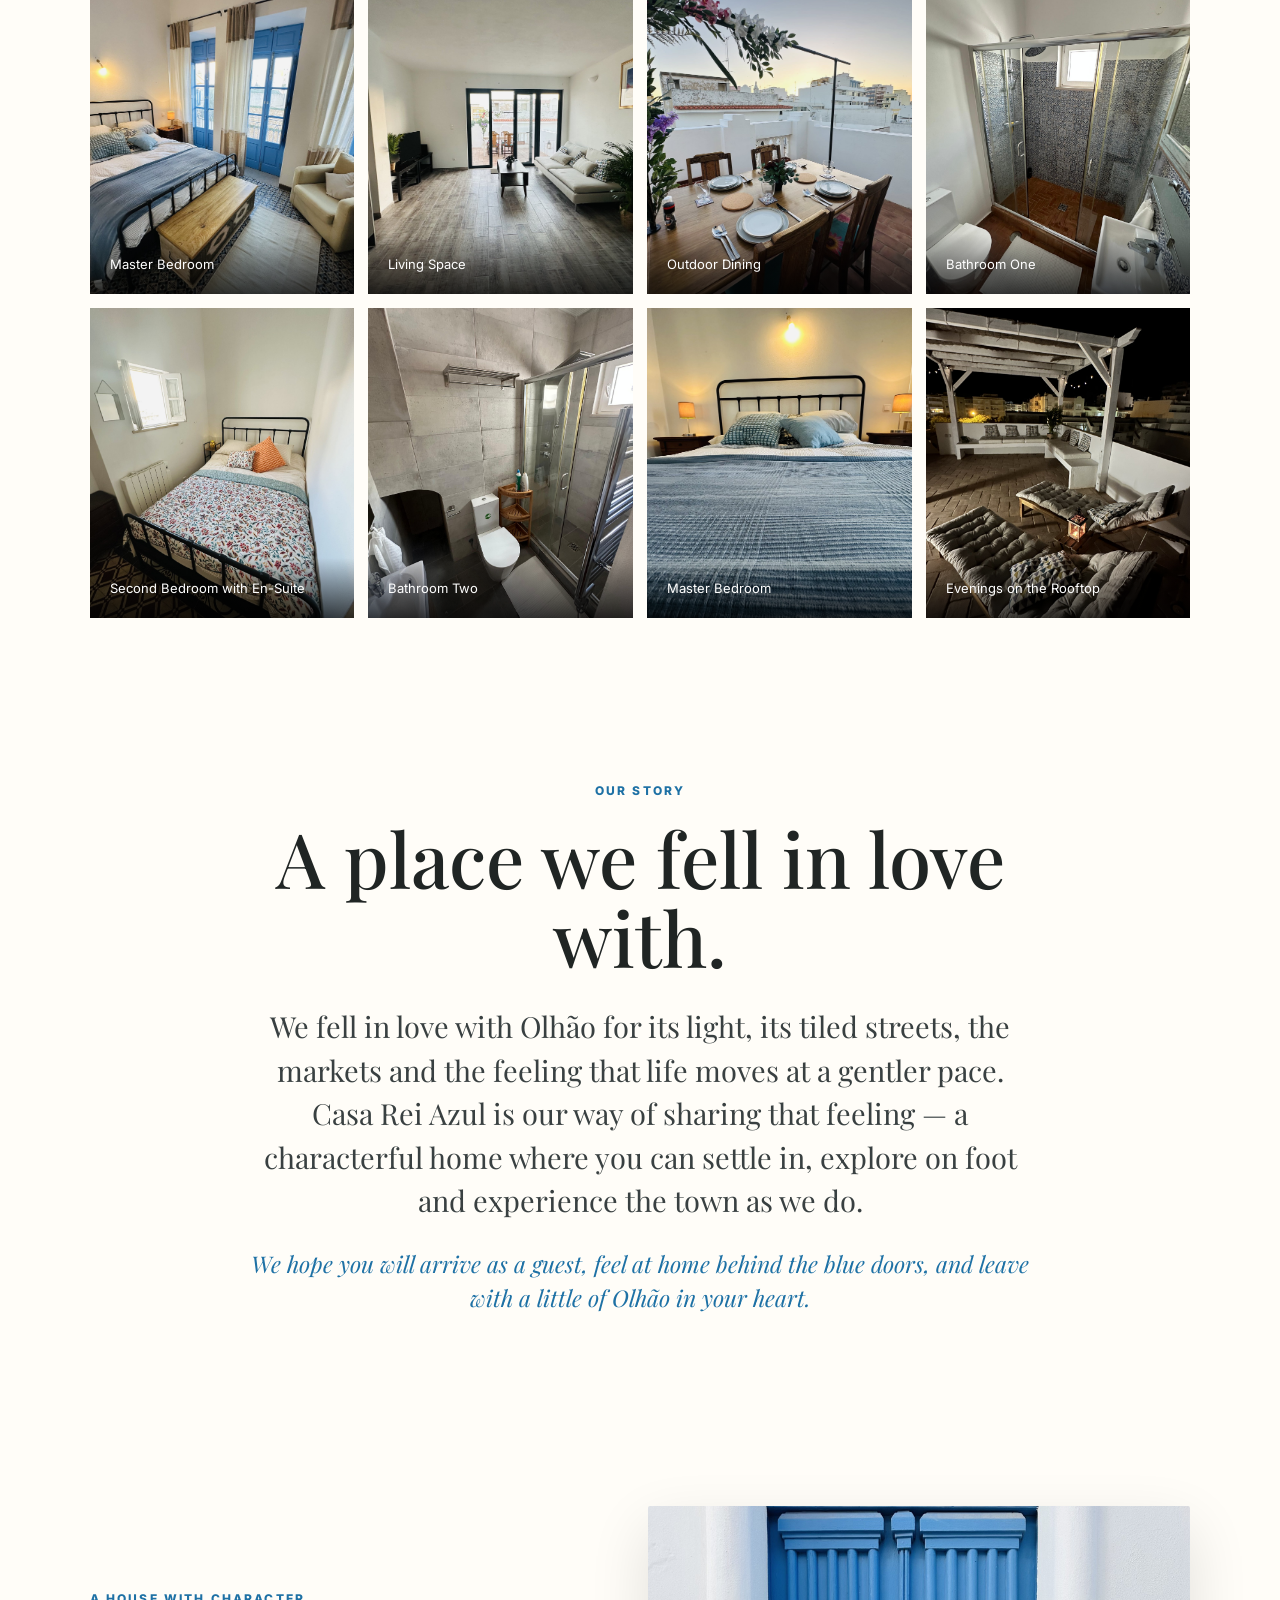
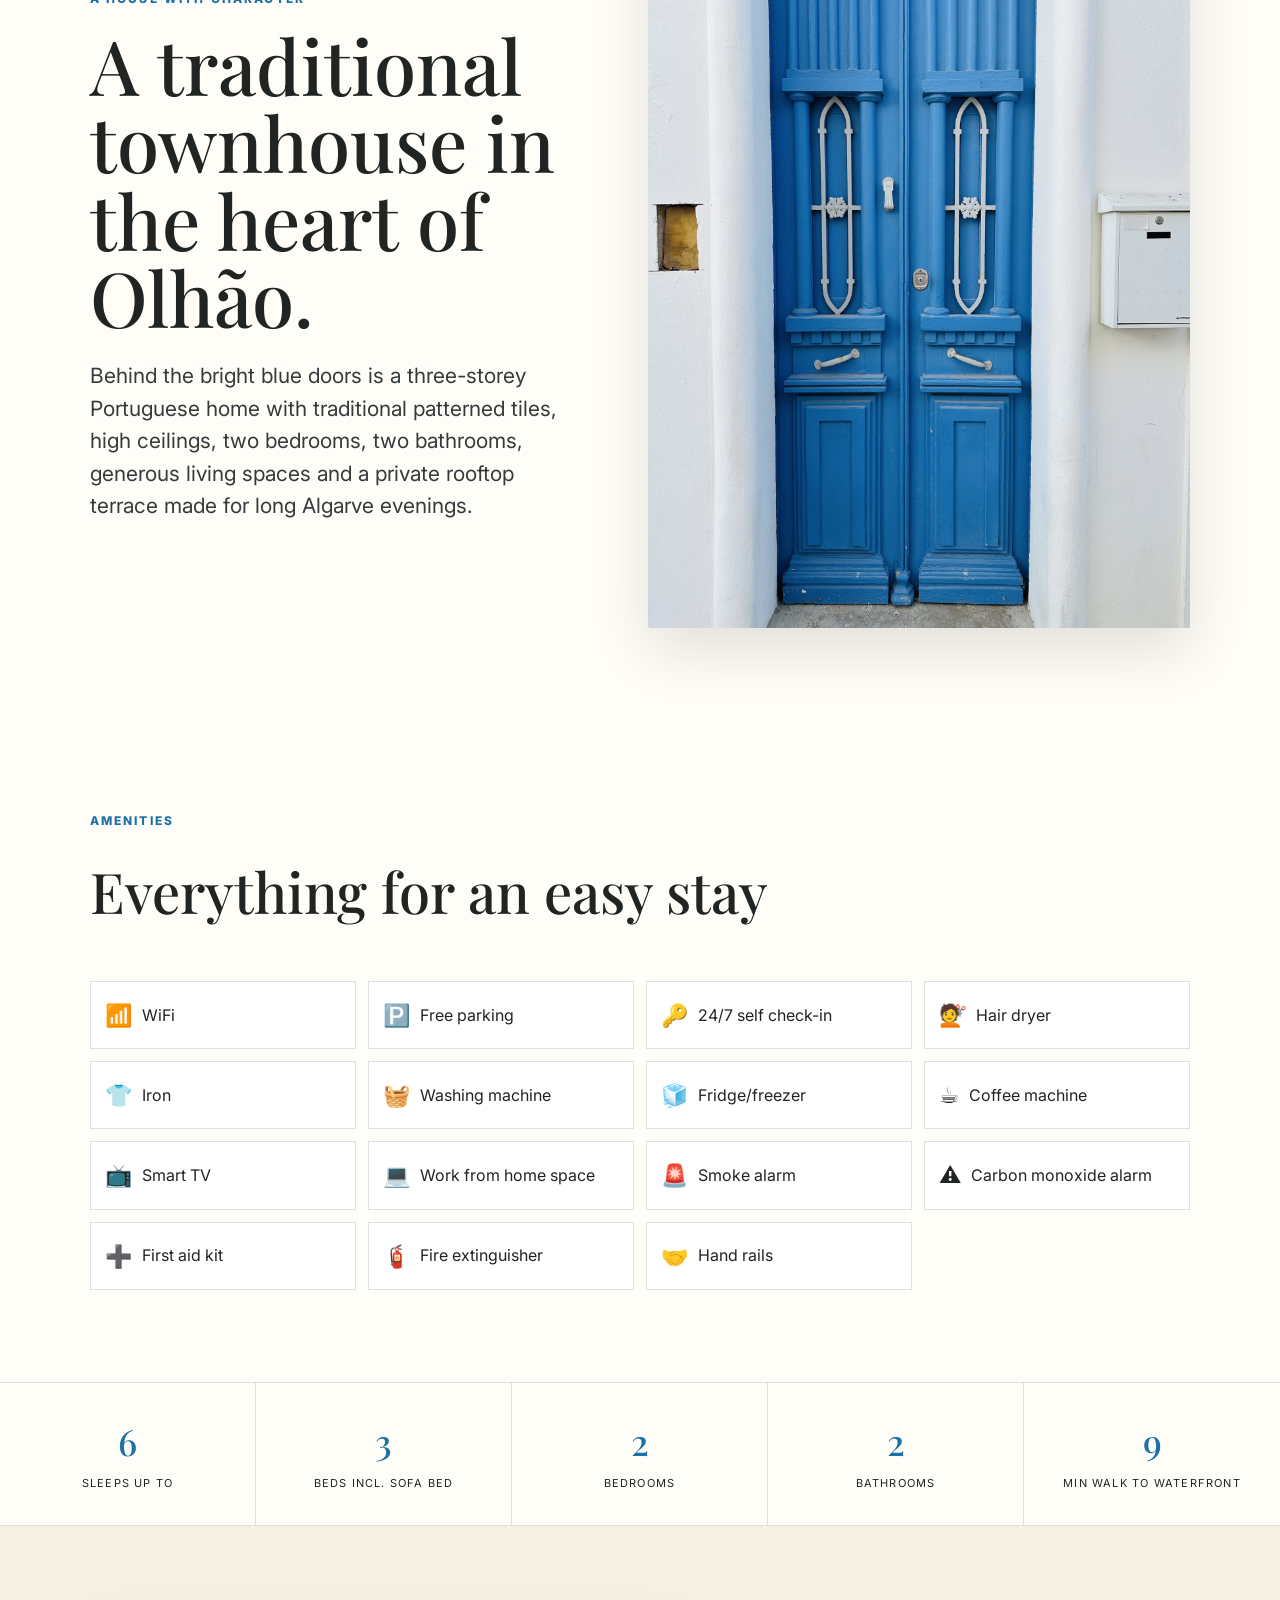
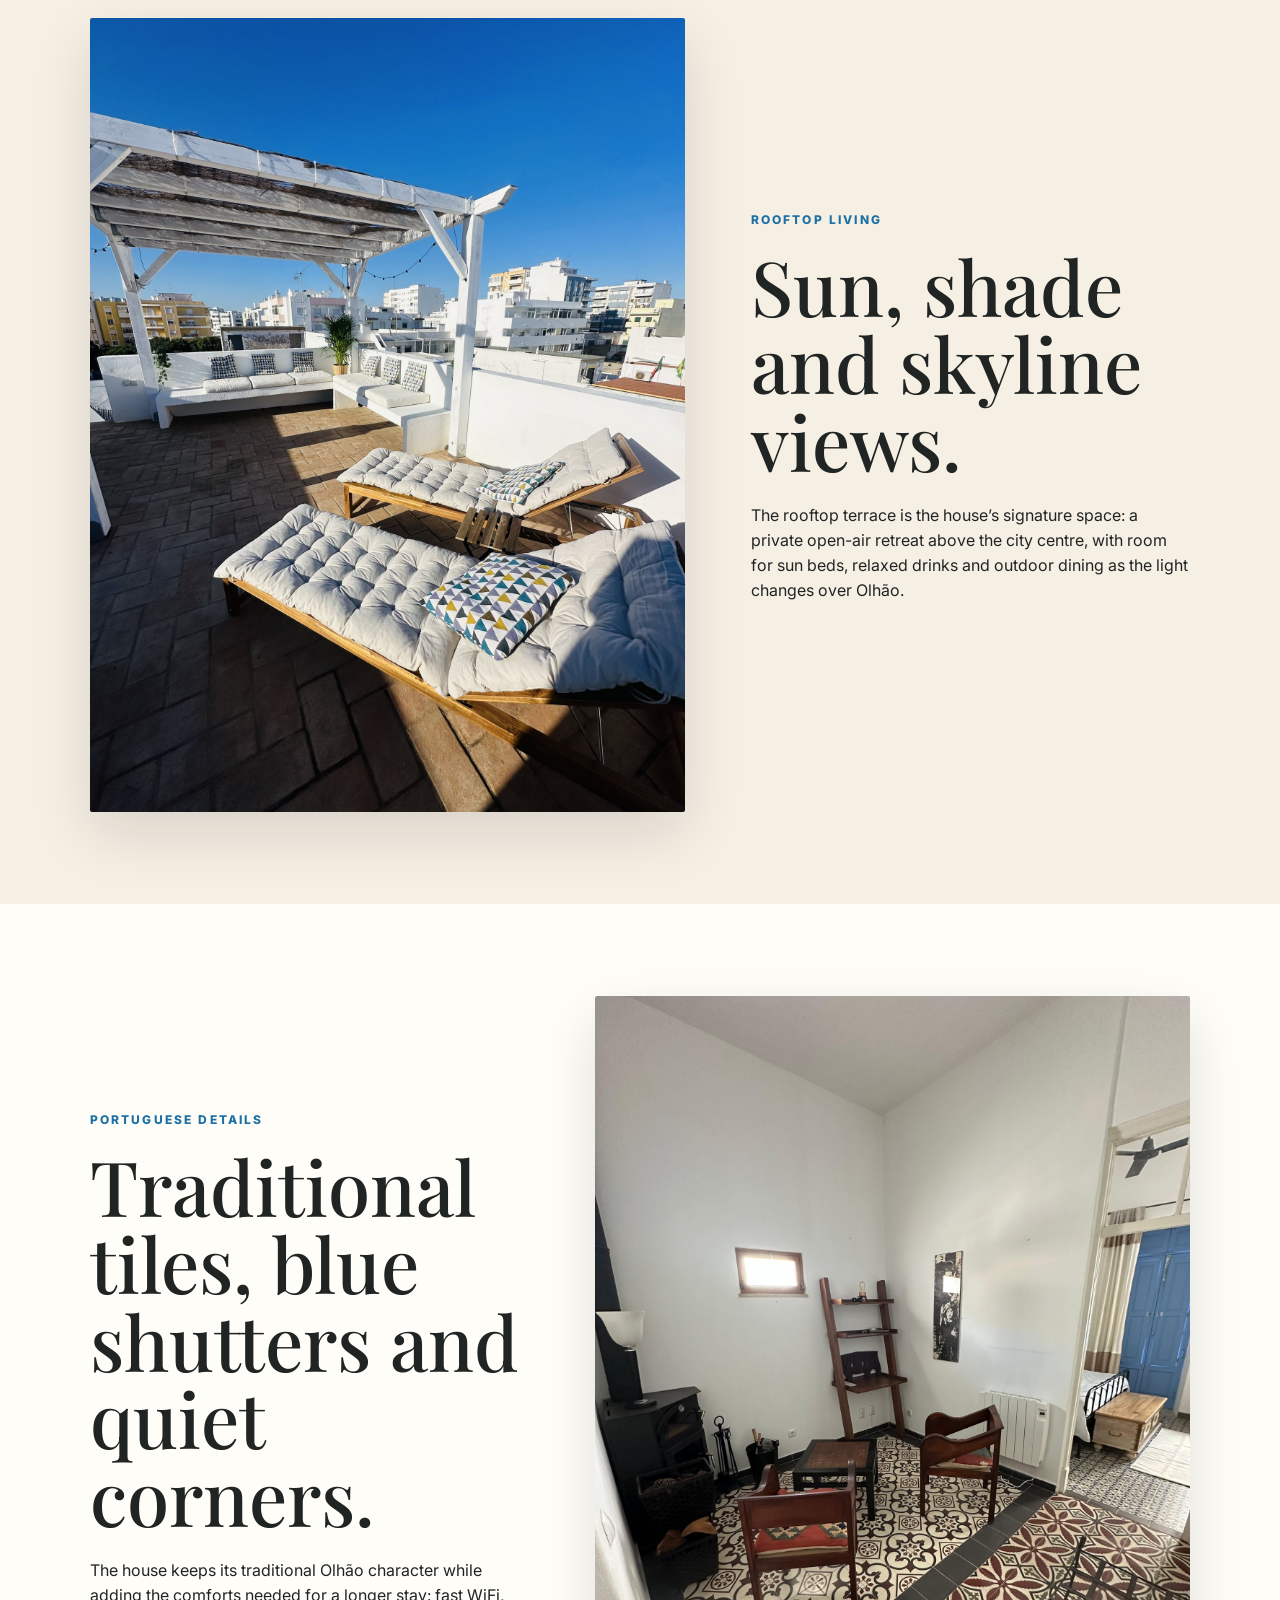
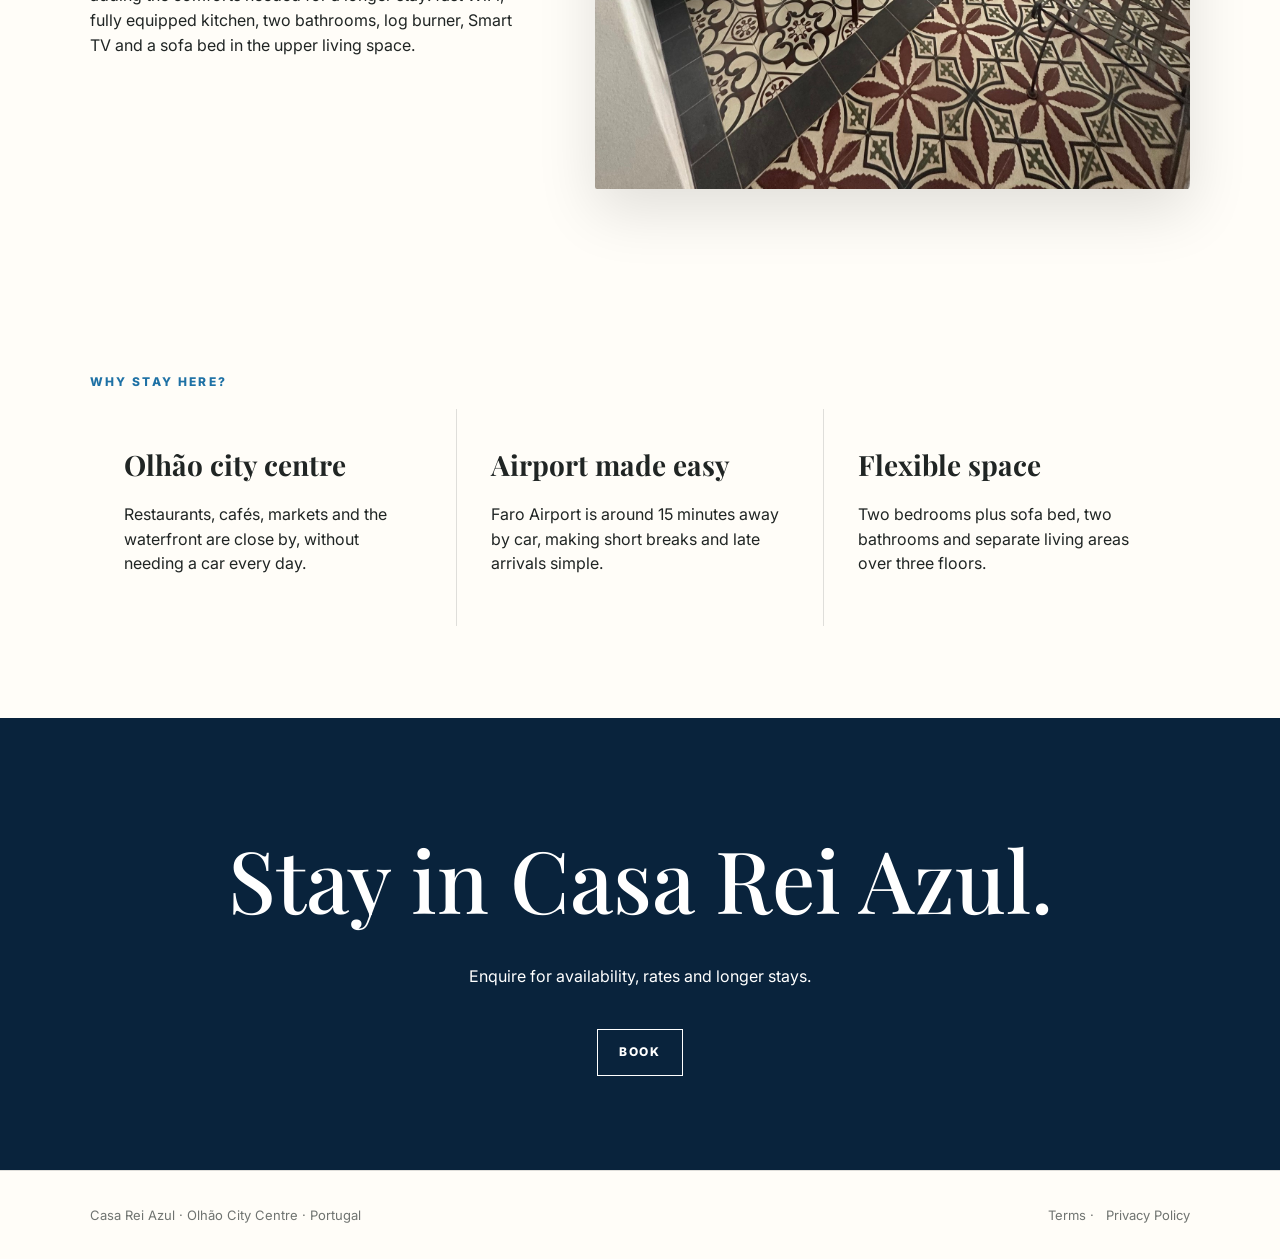
==== commit 87e7b682: "Update index.html" ====
--- a/index.html
+++ b/index.html
@@ -8,4 +8,4 @@
 <section class="section feature"><img src="assets/images/rooftop-terrace.jpg" alt="Large rooftop terrace with city views"><div class="copy"><div class="eyebrow">Rooftop living</div><h2>Sun, shade and skyline views.</h2><p>The rooftop terrace is the house’s signature space: a private open-air retreat above the city centre, with room for sun beds, relaxed drinks and outdoor dining as the light changes over Olhão.</p></div></section>
 <section class="section feature reverse"><img src="assets/images/landing.jpg" alt="Traditional patterned Portuguese tiles and quiet interior details"><div class="copy"><div class="eyebrow">Portuguese details</div><h2>Traditional tiles, blue shutters and quiet corners.</h2><p>The house keeps its traditional Olhão character while adding the comforts needed for a longer stay: fast WiFi, fully equipped kitchen, two bathrooms, log burner, Smart TV and a sofa bed in the upper living space.</p></div></section>
 <section class="section"><div class="eyebrow">Why stay here?</div><div class="tiles"><div class="tile"><h3>Olhão city centre</h3><p>Restaurants, cafés, markets and the waterfront are close by, without needing a car every day.</p></div><div class="tile"><h3>Airport made easy</h3><p>Faro Airport is around 15 minutes away by car, making short breaks and late arrivals simple.</p></div><div class="tile"><h3>Flexible space</h3><p>Two bedrooms plus sofa bed, two bathrooms and separate living areas over three floors.</p></div></div></section>
-<section class="cta"><h2>Stay in Casa Rei Azul.</h2><p>Enquire for availability, rates and longer stays.</p><br><a class="btn" href="book.html">Book</a></section><footer class="footer"><span>Casa Rei Azul · Olhão City Centre · Portugal</span><span><a href="terms.html">Terms</a> · <a href="privacy.html">Privacy Policy</a></span><span class="footer-social"><a class="instagram-link" href="https://www.instagram.com/casareiazul/" target="_blank" rel="noopener" aria-label="Casa Rei Azul on Instagram"><svg viewBox="0 0 24 24" aria-hidden="true"><rect x="3" y="3" width="18" height="18" rx="5"></rect><circle cx="12" cy="12" r="4.2"></circle><circle cx="17.4" cy="6.6" r="1"></circle></svg><span>@casareiazul</span></a></span></footer><script src="script.js"></script></body></html>
+<section class="cta"><h2>Stay in Casa Rei Azul.</h2><p>Enquire for availability, rates and longer stays.</p><br><a class="btn" href="book.html">Book</a></section><footer class="footer"><span>Casa Rei Azul · Olhão City Centre · Portugal</span><span><a href="terms.html">Terms</a> · <a href="privacy.html">Privacy Policy</a></span></a></span></footer><script src="script.js"></script></body></html>
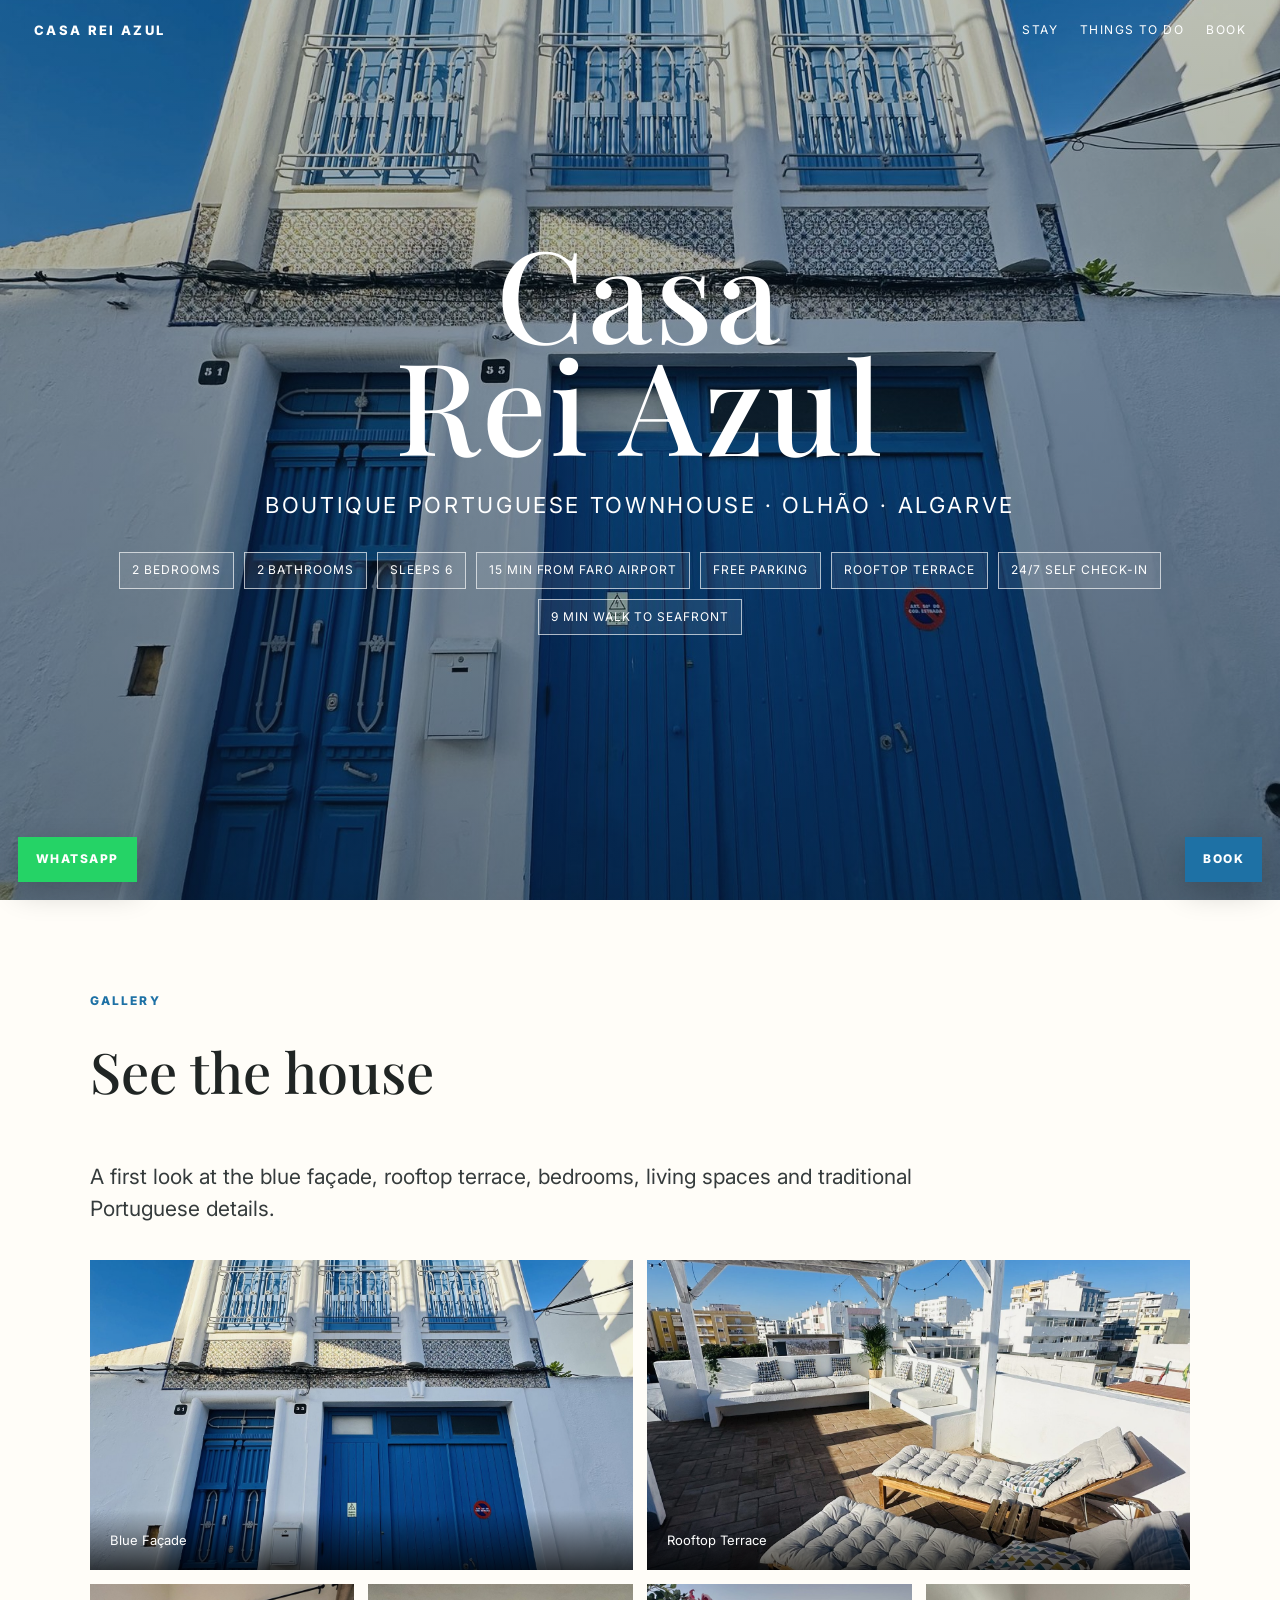
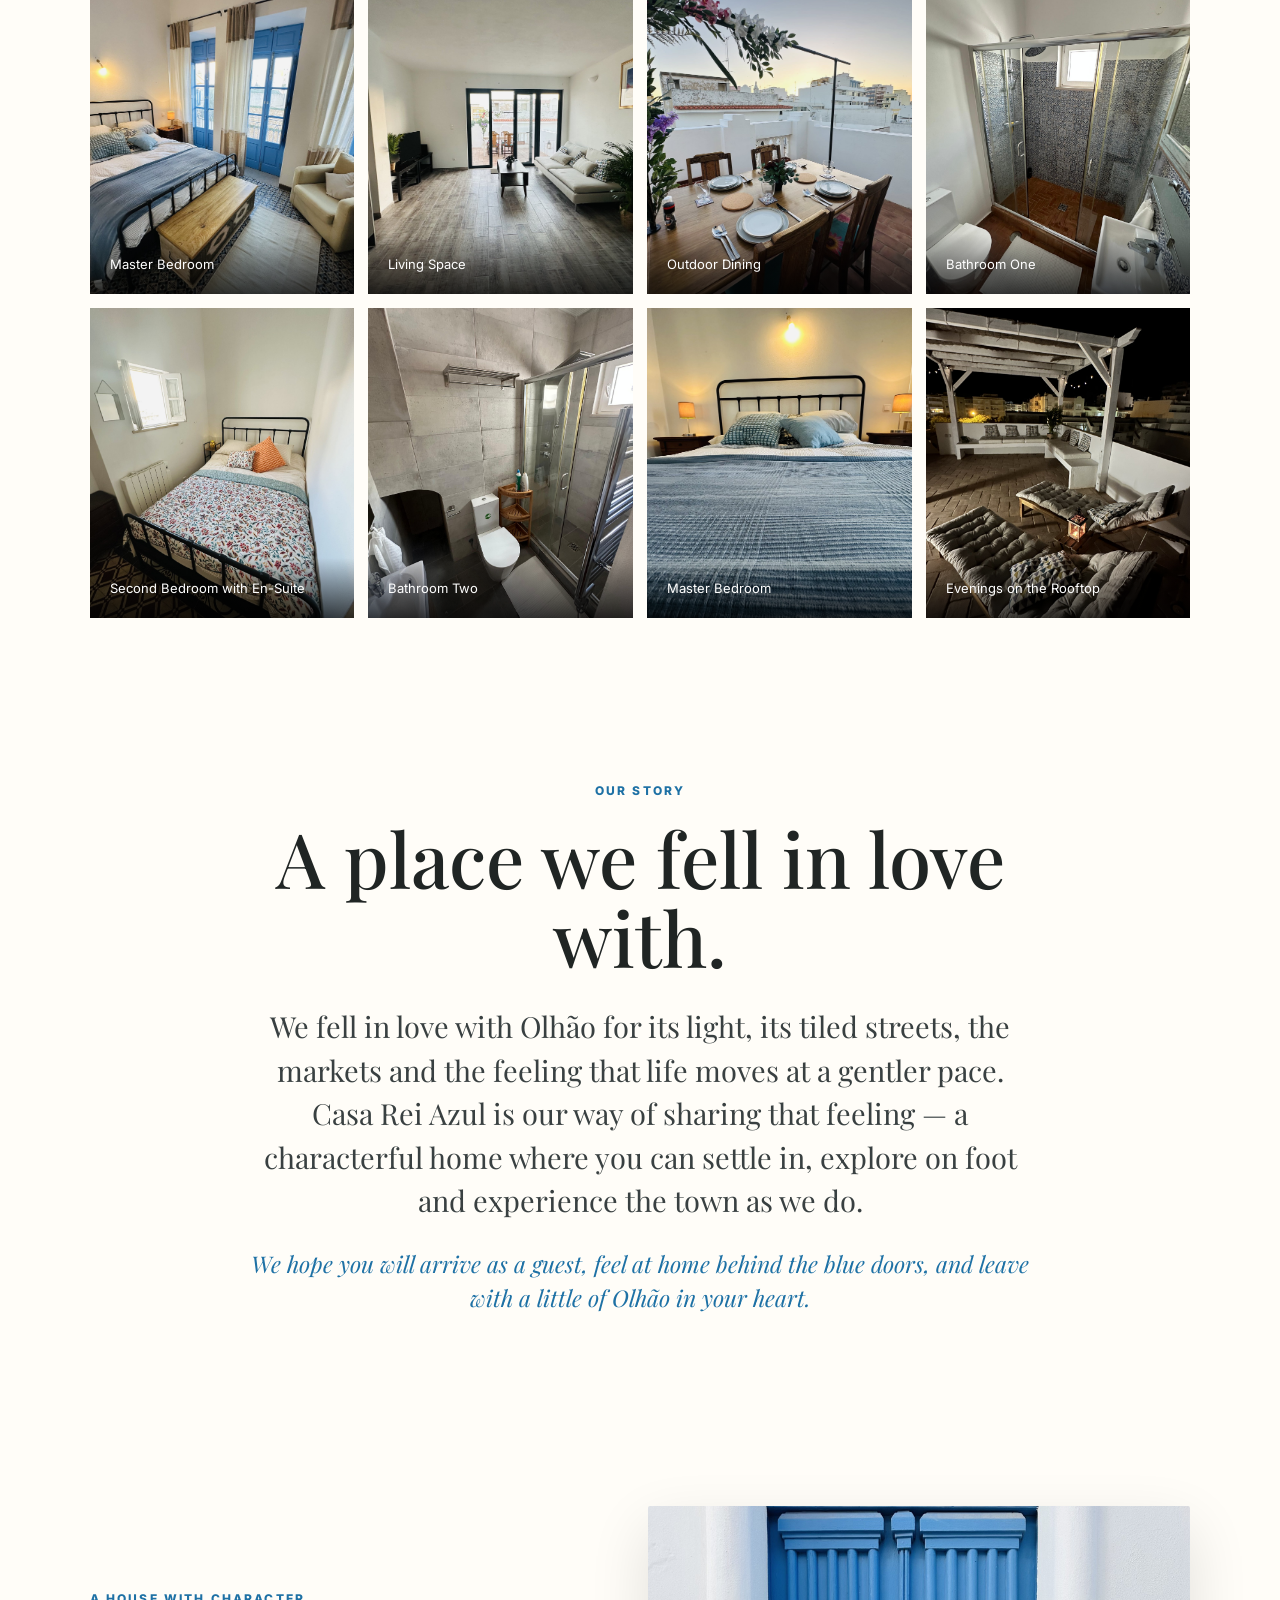
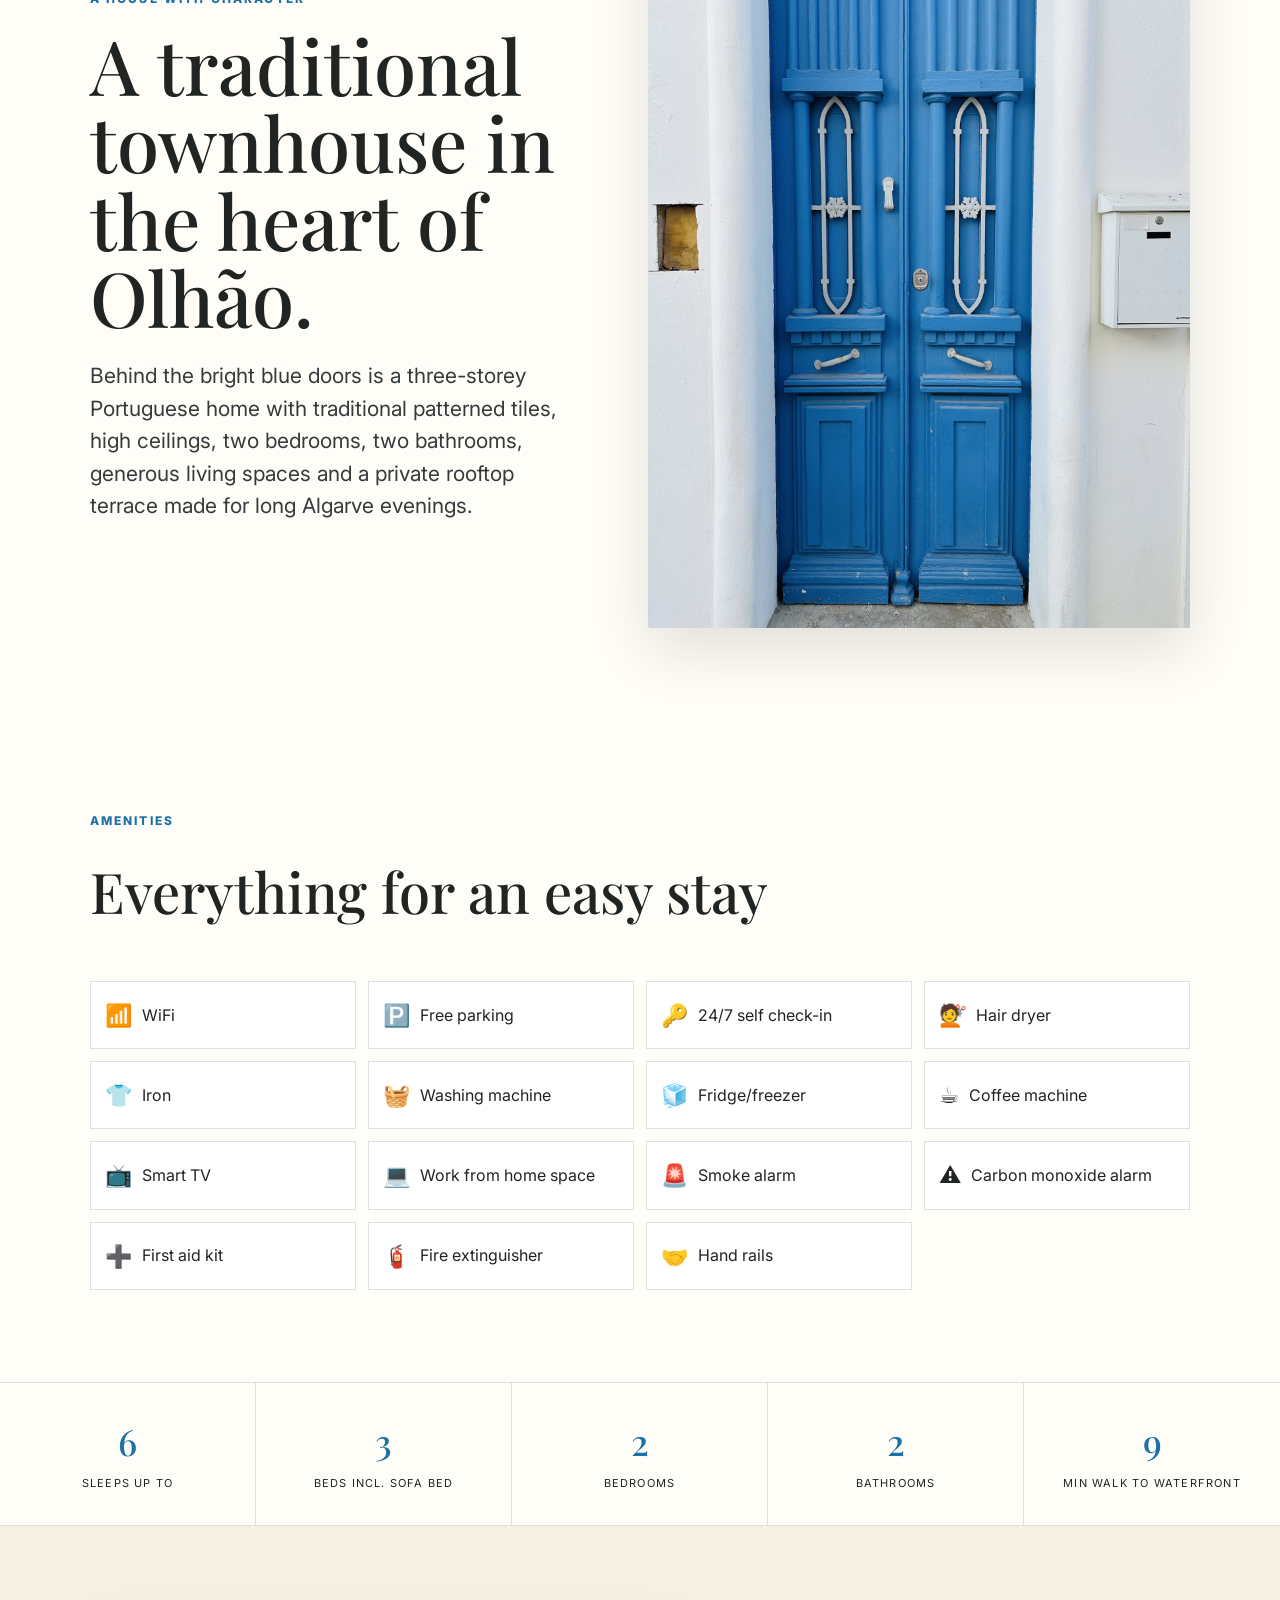
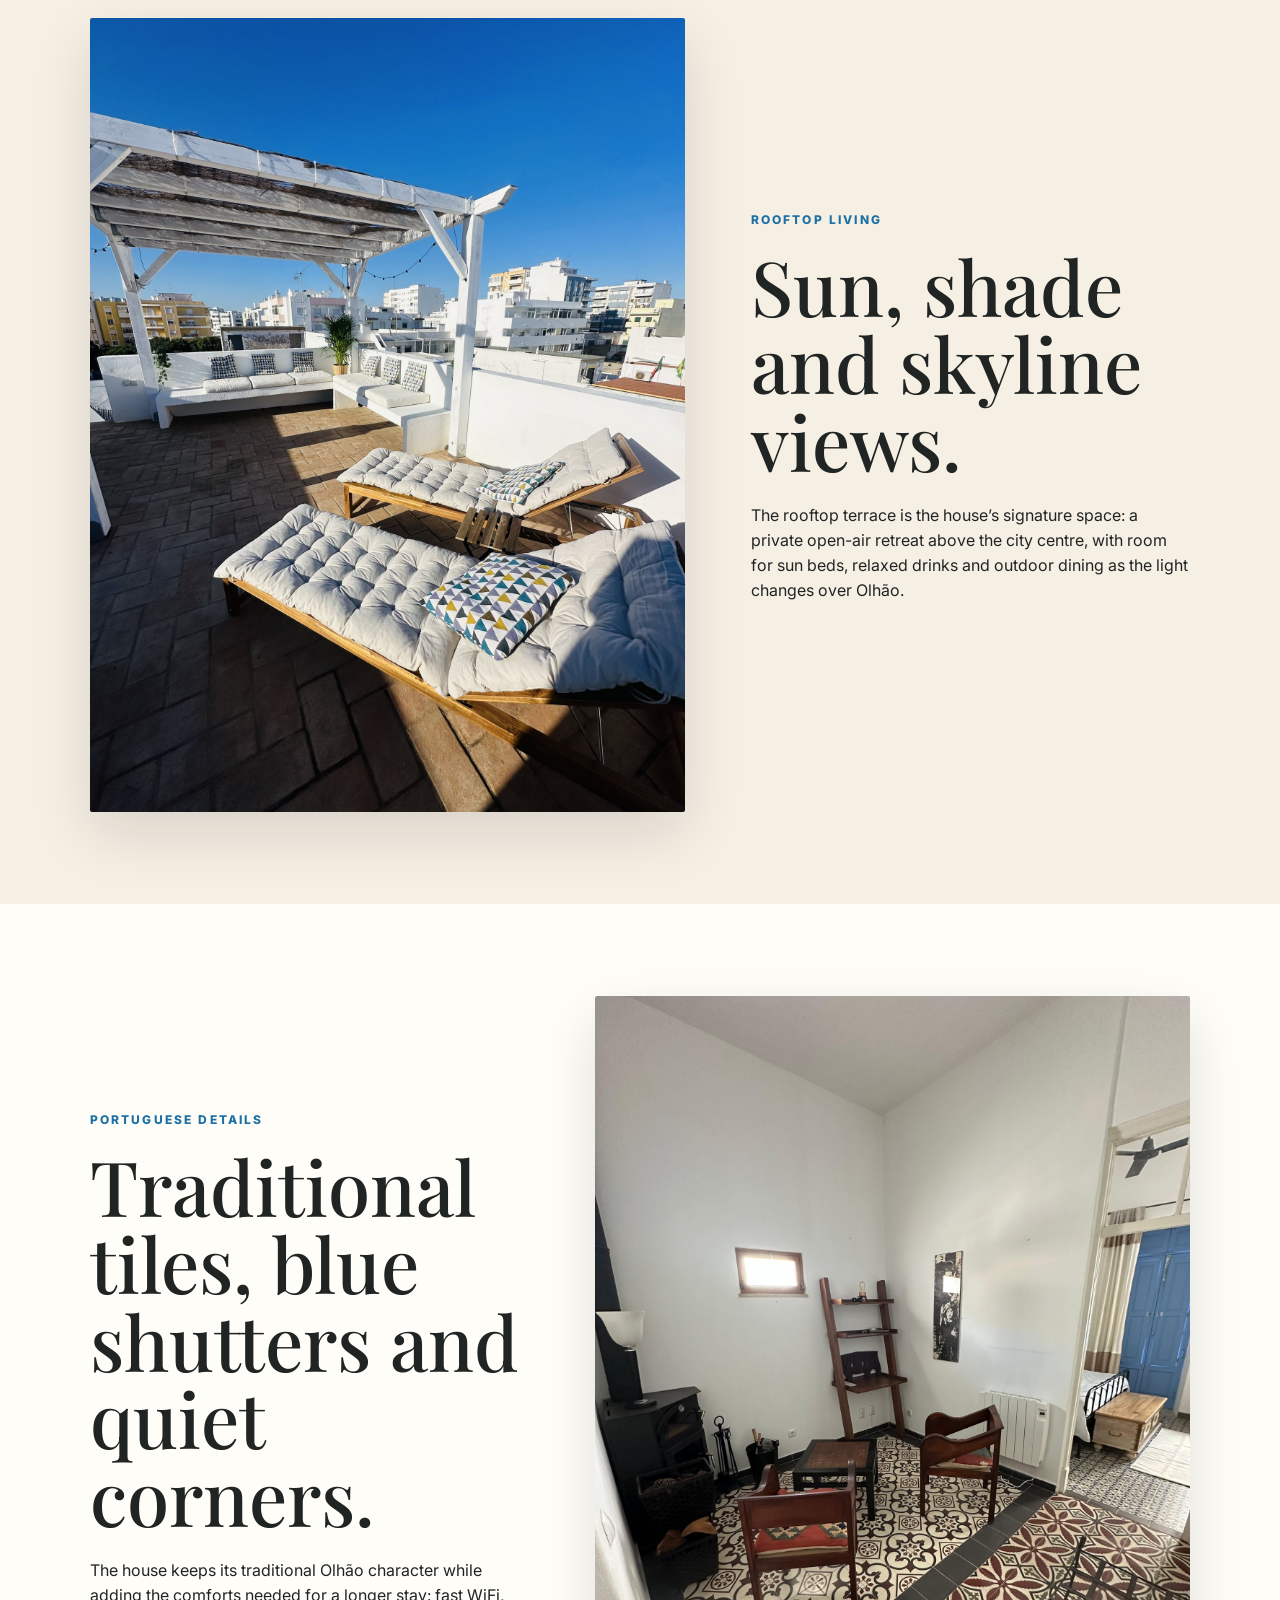
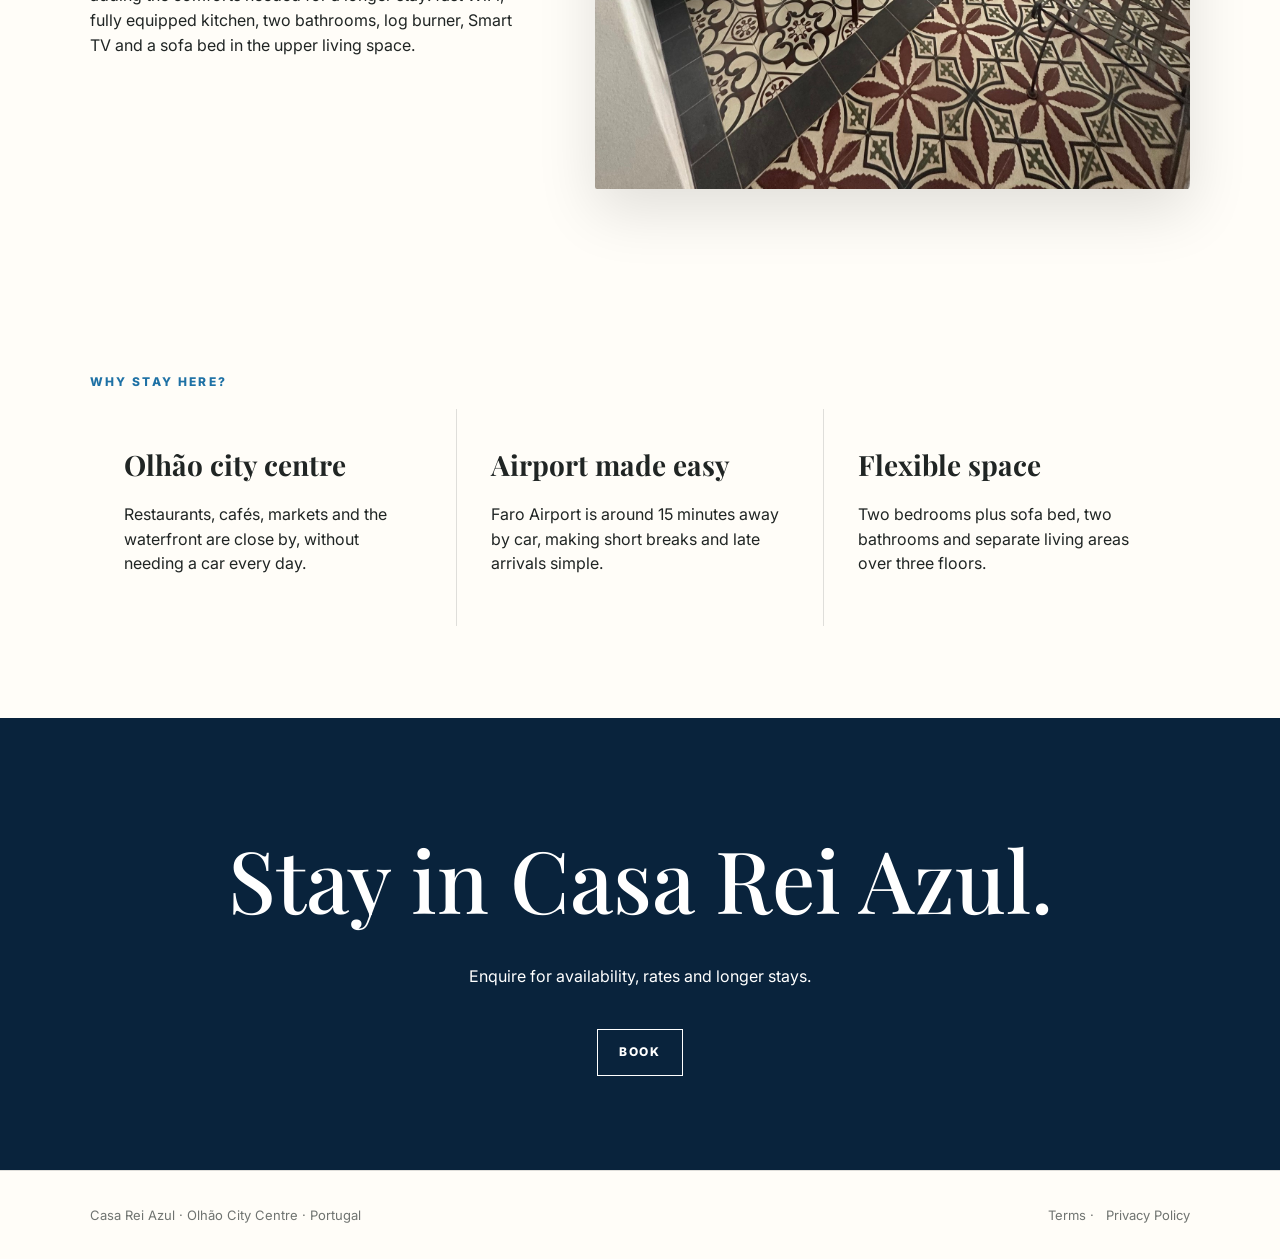
==== commit f1cabf42: "Update index.html" ====
--- a/index.html
+++ b/index.html
@@ -1,5 +1,5 @@
 <!doctype html><html lang="en"><head><meta charset="utf-8"><meta name="viewport" content="width=device-width, initial-scale=1"><title>Casa Rei Azul | Boutique Townhouse in Olhão City Centre</title><meta name="description" content="Casa Rei Azul is a boutique Portuguese townhouse in Olhão city centre with 3 beds, rooftop terrace, free parking, self check-in and easy access to Faro Airport."><link rel="preconnect" href="https://fonts.googleapis.com"><link rel="preconnect" href="https://fonts.gstatic.com" crossorigin><link href="https://fonts.googleapis.com/css2?family=Inter:wght@400;600;700;800&family=Playfair+Display:wght@500;600&display=swap" rel="stylesheet"><link rel="stylesheet" href="styles.css"></head><body><nav class="nav"><a class="brand" href="index.html">CASA REI AZUL</a><div class="links"><a href="index.html">Stay</a><a href="olhao.html">Things to do</a><a href="book.html" class="booklink">Book</a></div></nav><a class="sticky-book" href="book.html">Book</a><a class="whatsapp" href="https://wa.me/447735979313" target="_blank" rel="noopener" aria-label="Open WhatsApp">WhatsApp</a>
-<header class="hero"><div><h1>Casa<br>Rei Azul</h1><p>Boutique Portuguese Townhouse · Olhão · Algarve</p><div class="hero-stats"><span>2 Bedrooms</span><span>2 Bathrooms</span><span>Sleeps 6</span><span>15 min from Faro Airport</span><span>Free parking</span><span>Rooftop terrace</span><span>24/7 self check-in</span><span>9min walk to seafront</span></div></header>
+<header class="hero"><div><h1>Casa<br>Rei Azul</h1><p>Boutique Portuguese Townhouse · Olhão · Algarve</p><div class="hero-stats"><span>2 Bedrooms</span><span>2 Bathrooms</span><span>Sleeps 6</span><span>15 min from Faro Airport</span><span>Free parking</span><span>Rooftop terrace</span><span>24/7 self check-in</span><span>9 min walk to seafront</span></div></header>
 <section class="section"><div class="eyebrow">Gallery</div><h2 class="serif big-title">See the house</h2><p class="lead narrow">A first look at the blue façade, rooftop terrace, bedrooms, living spaces and traditional Portuguese details.</p><div class="gallery-grid top-gallery"><figure class="wide" data-lightbox data-caption="Bright blue façade with Portuguese tile details in Olhão city centre."><img src="assets/images/facade.jpg" alt="Casa Rei Azul blue façade"><figcaption>Blue Façade</figcaption></figure><figure class="wide" data-lightbox data-caption="Private rooftop terrace with loungers, shaded seating and views across Olhão."><img src="assets/images/rooftop-terrace.jpg" alt="Rooftop terrace"><figcaption>Rooftop Terrace</figcaption></figure><figure data-lightbox data-caption="Main bedroom with blue windows and traditional Portuguese patterned tiles."><img src="assets/images/master-bedroom.jpg" alt="Main bedroom"><figcaption>Master Bedroom</figcaption></figure><figure data-lightbox data-caption="Bright upper living space with comfortable seating and doors towards the terrace."><img src="assets/images/kitchen--living-area.jpg" alt="Living room"><figcaption>Living Space</figcaption></figure><figure data-lightbox data-caption="Outdoor dining on the private terrace, made for slow breakfasts and evening drinks."><img src="assets/images/outdoor-table-and-chairs.jpg" alt="Kitchen and dining area"><figcaption>Outdoor Dining</figcaption></figure><figure data-lightbox data-caption="Bathroom with patterned tiles and walk-in shower."><img src="assets/images/bathroom-1.jpg" alt="First bathroom with patterned Portuguese tiles"><figcaption>Bathroom One</figcaption></figure><figure data-lightbox data-caption="Second bedroom with traditional details and calm blue accents."><img src="assets/images/2nd-bedroom.jpg" alt="Second bedroom at Casa Rei Azul"><figcaption>Second Bedroom with En-Suite</figcaption></figure><figure data-lightbox data-caption="Second bathroom with a bright, practical layout for guests."><img src="assets/images/bathroom-2.jpg" alt="Second bathroom at Casa Rei Azul"><figcaption>Bathroom Two</figcaption></figure><figure data-lightbox data-caption="A quiet bedroom detail capturing the colours, textures and atmosphere of Casa Rei Azul."><img src="assets/images/bedroom-creative.jpg" alt="Creative bedroom detail at Casa Rei Azul"><figcaption>Master Bedroom</figcaption></figure><figure data-lightbox data-caption="The rooftop terrace after dark — a peaceful place for a final drink beneath the Olhão night sky."><img src="assets/images/rooftop-night.jpg" alt="Casa Rei Azul rooftop terrace at night"><figcaption>Evenings on the Rooftop</figcaption></figure></div></section>
 <section class="section story-section"><div class="eyebrow">Our story</div><h2 class="serif">A place we fell in love with.</h2><p>We fell in love with Olhão for its light, its tiled streets, the markets and the feeling that life moves at a gentler pace. Casa Rei Azul is our way of sharing that feeling — a characterful home where you can settle in, explore on foot and experience the town as we do.</p><p>We hope you will arrive as a guest, feel at home behind the blue doors, and leave with a little of Olhão in your heart.</p></section>
 <section class="section intro"><div><div class="eyebrow">A house with character</div><h2>A traditional townhouse in the heart of Olhão.</h2><p class="lead">Behind the bright blue doors is a three-storey Portuguese home with traditional patterned tiles, high ceilings, two bedrooms, two bathrooms, generous living spaces and a private rooftop terrace made for long Algarve evenings.</p></div><img src="assets/images/front-door.jpg" alt="Traditional blue front door of Casa Rei Azul"></section>
